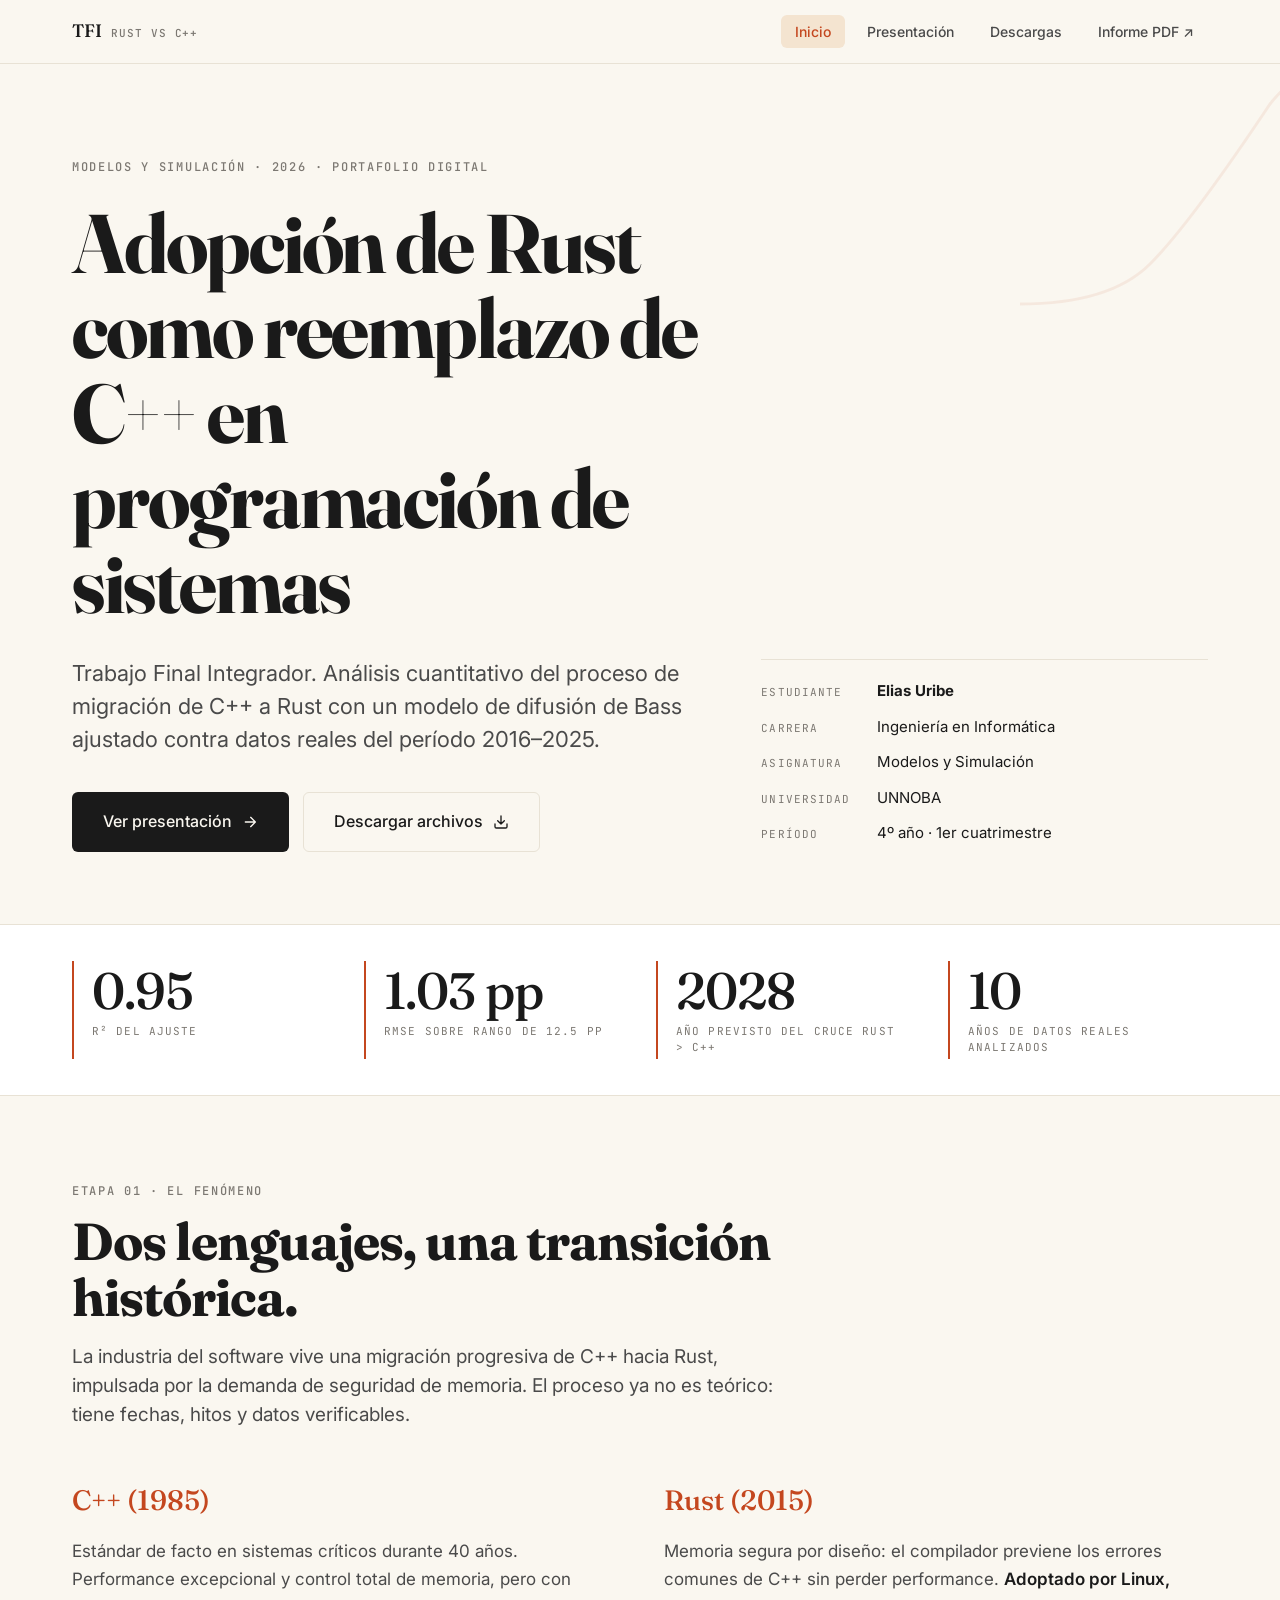
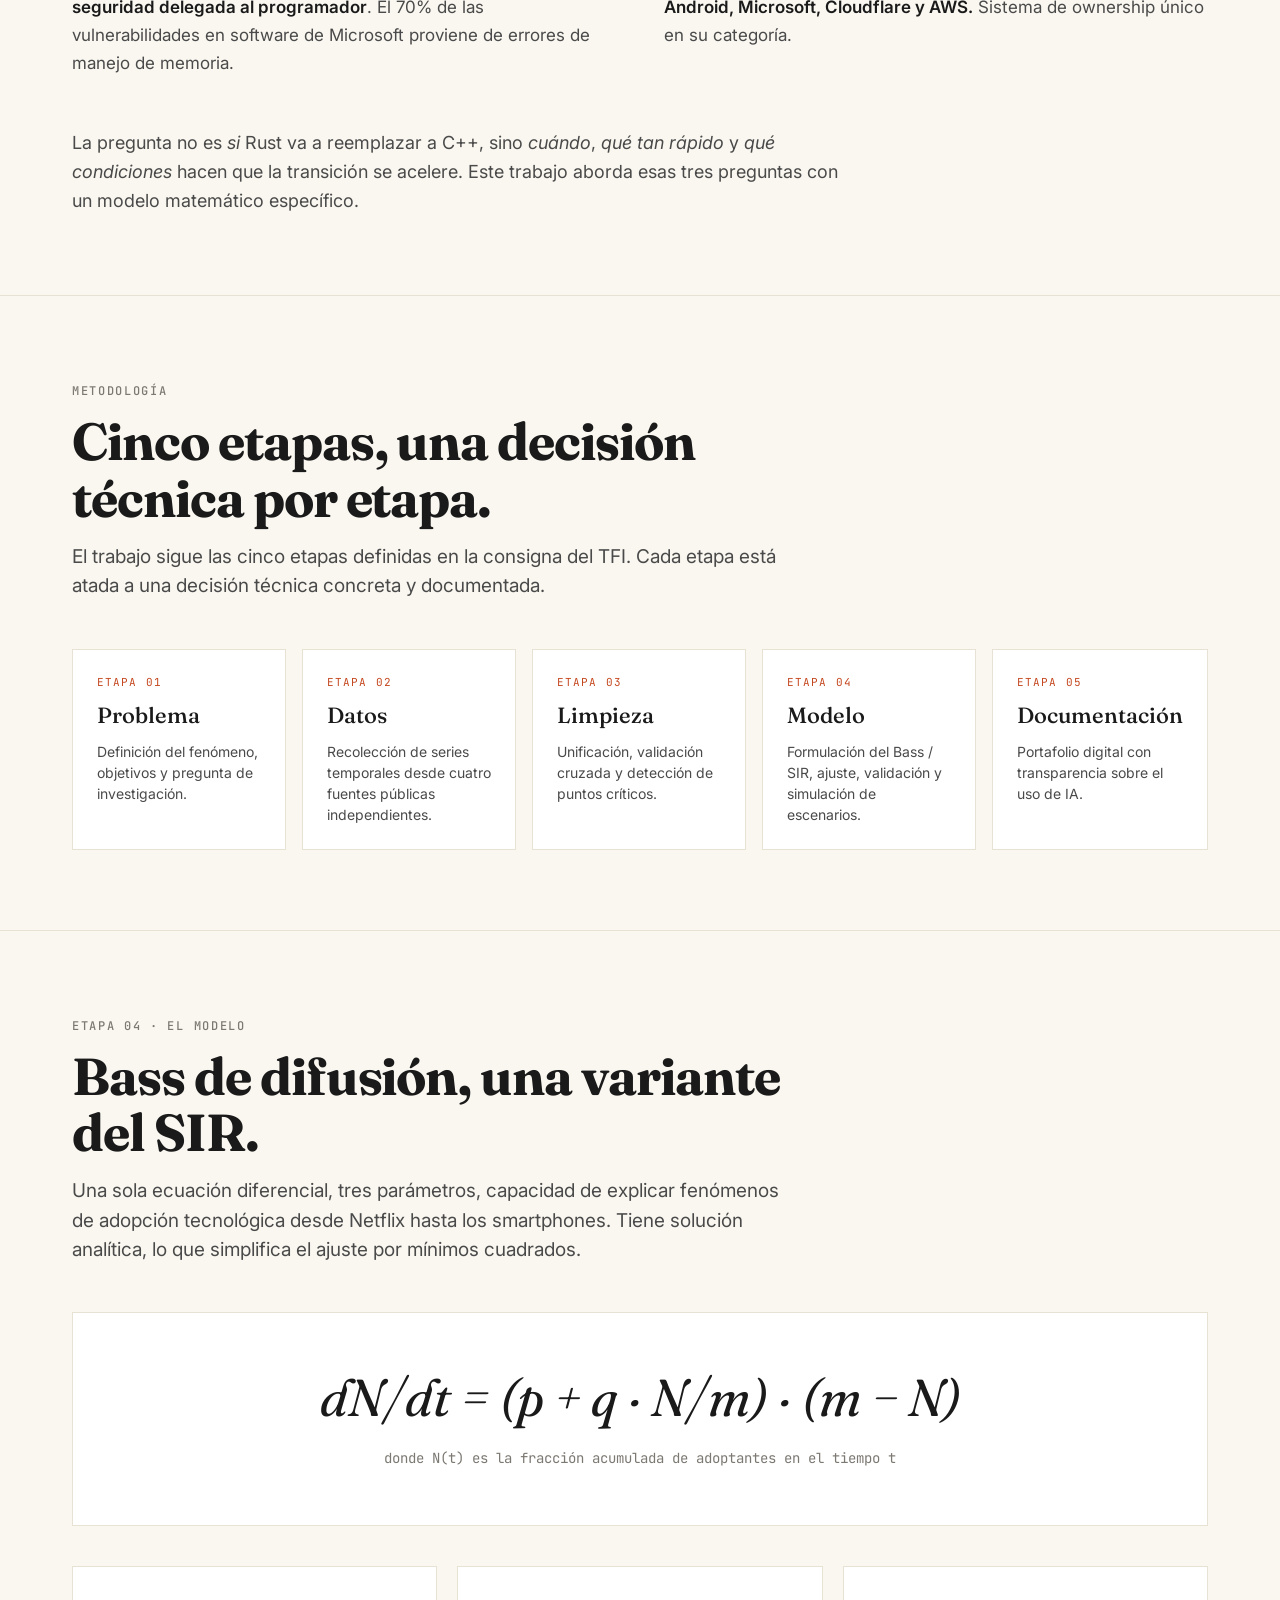
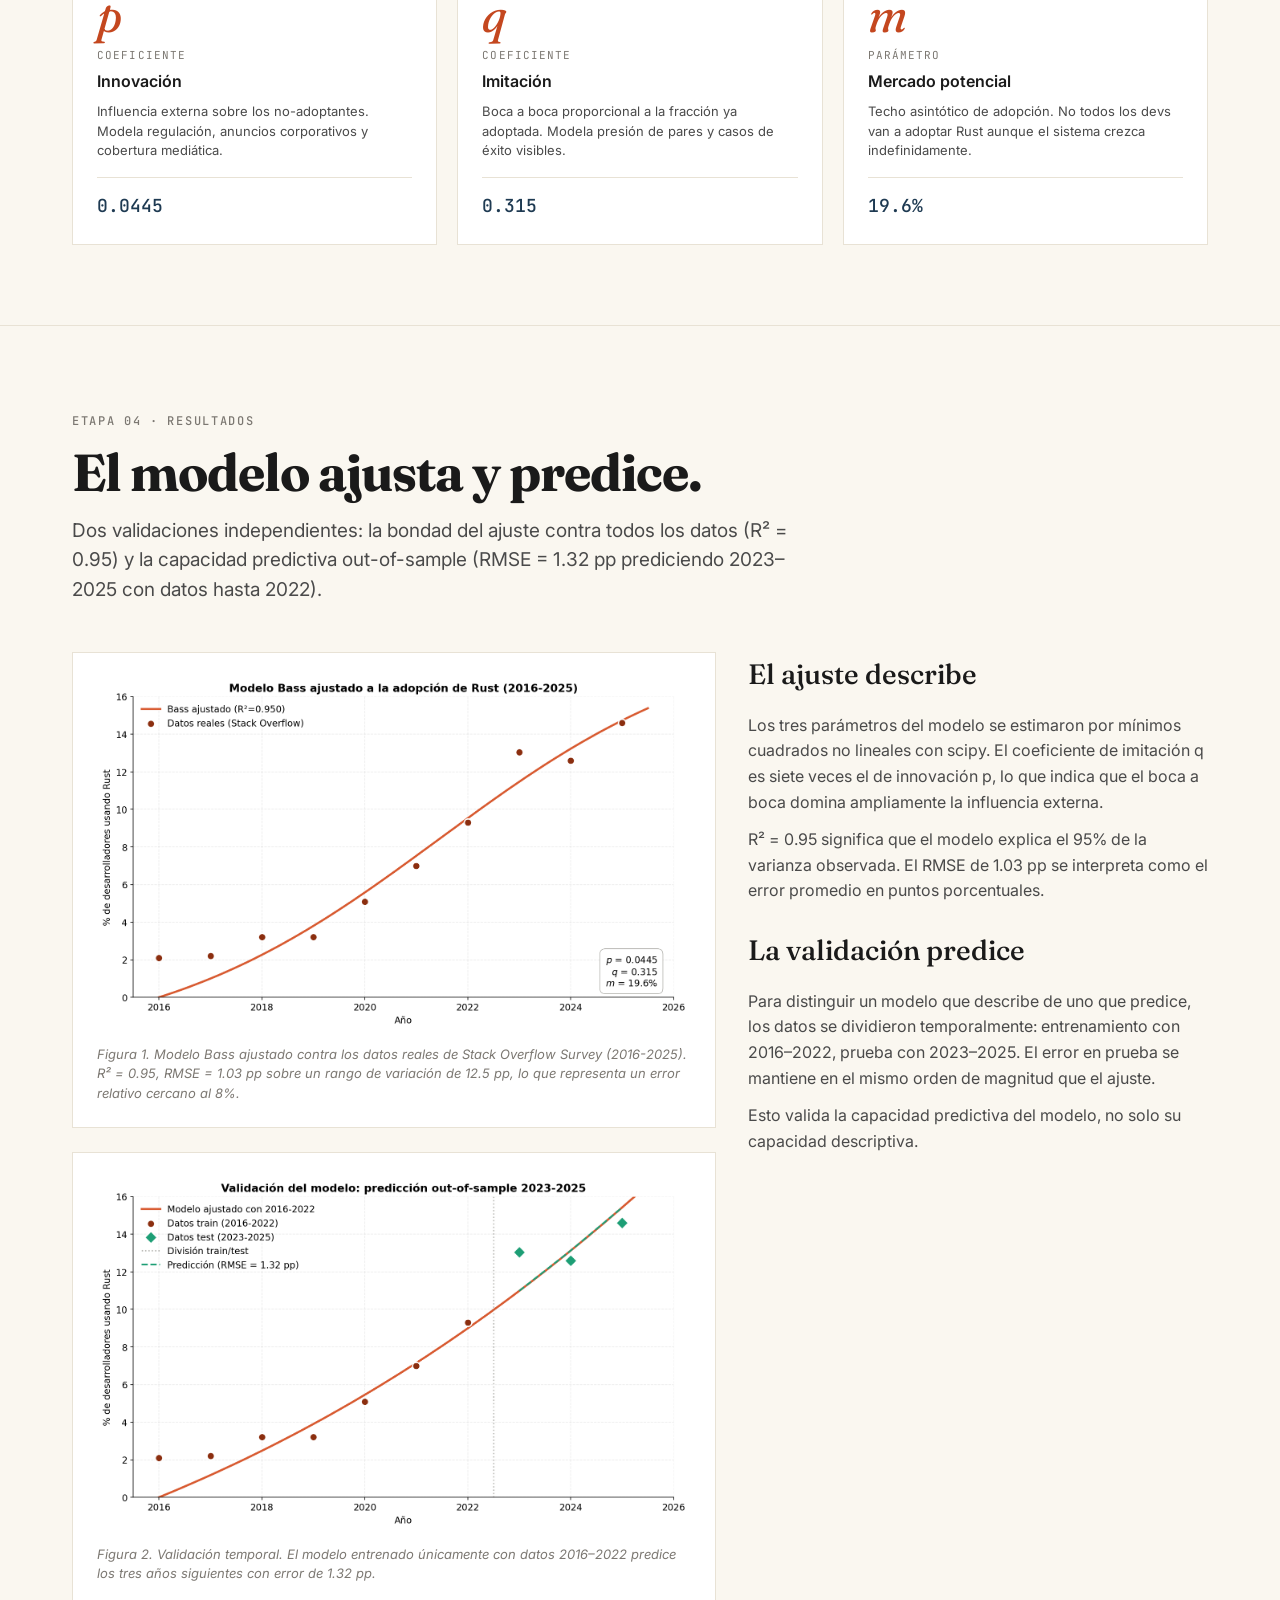
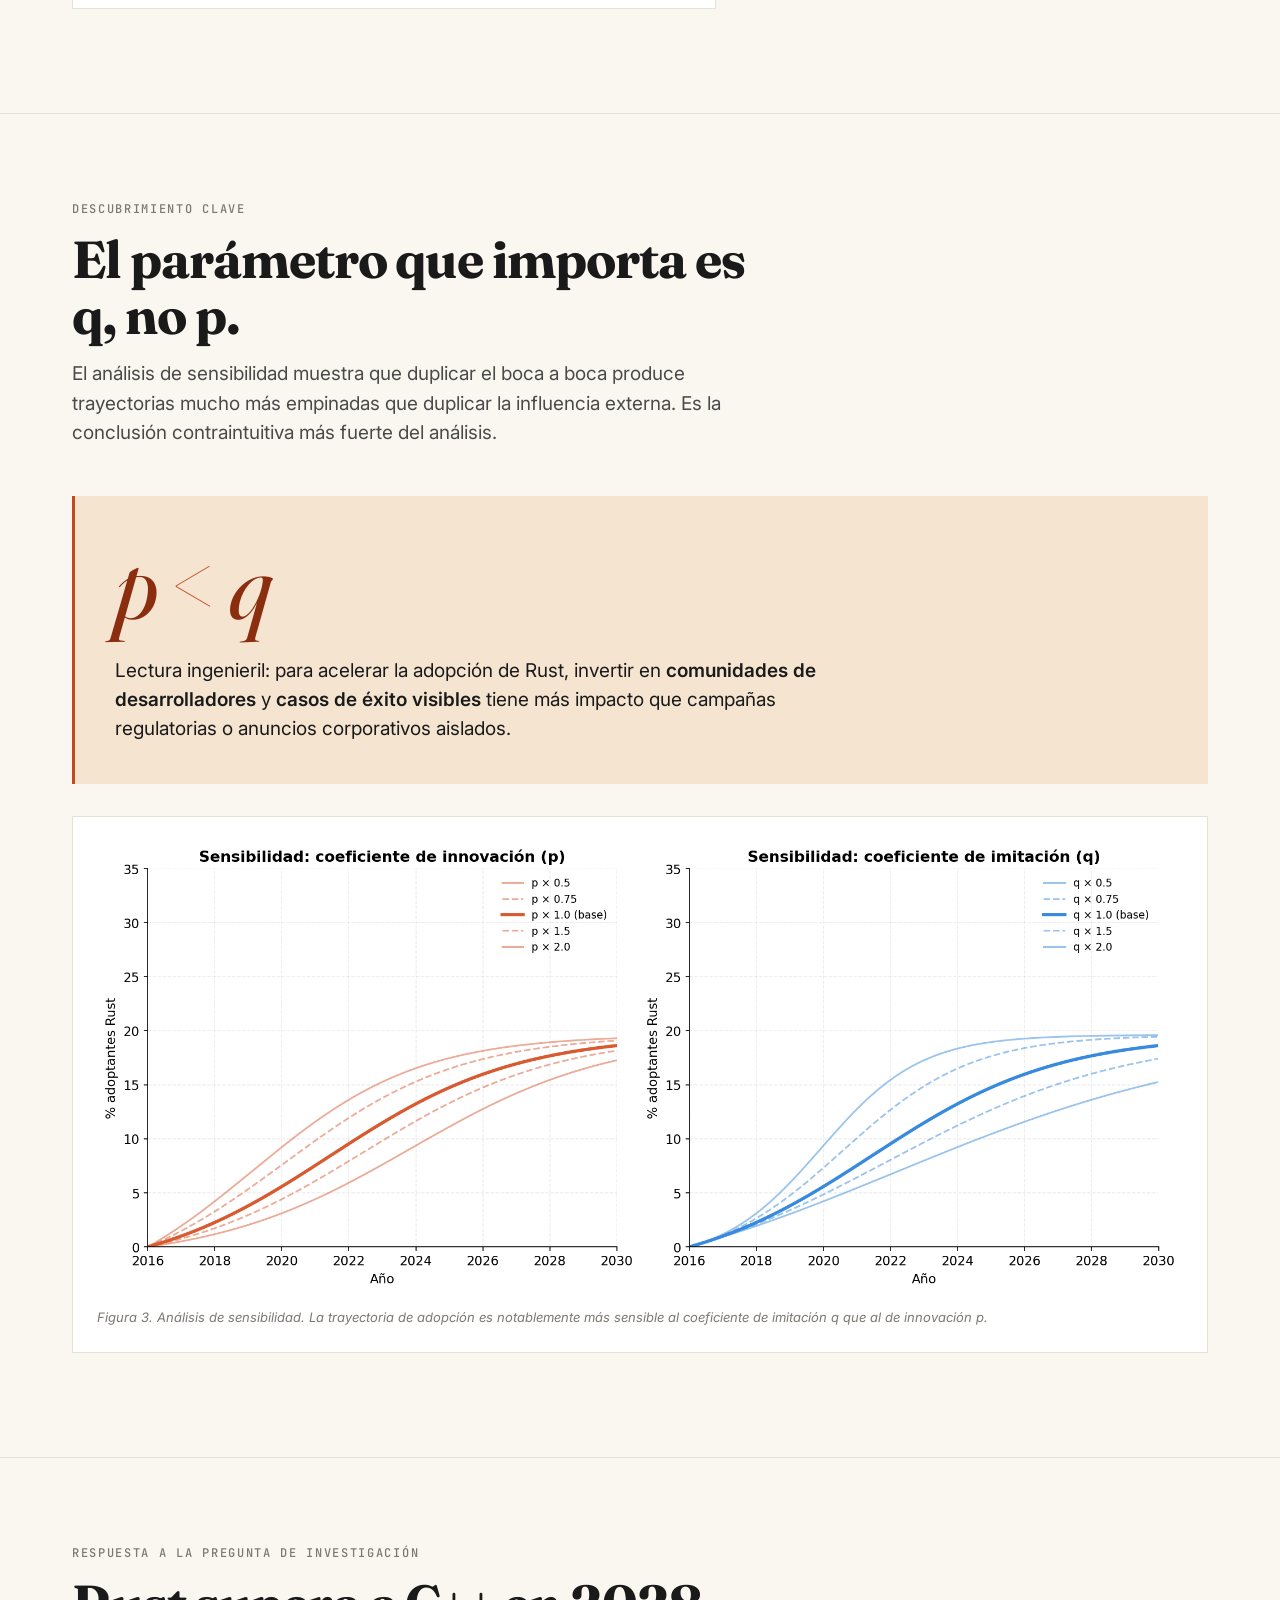
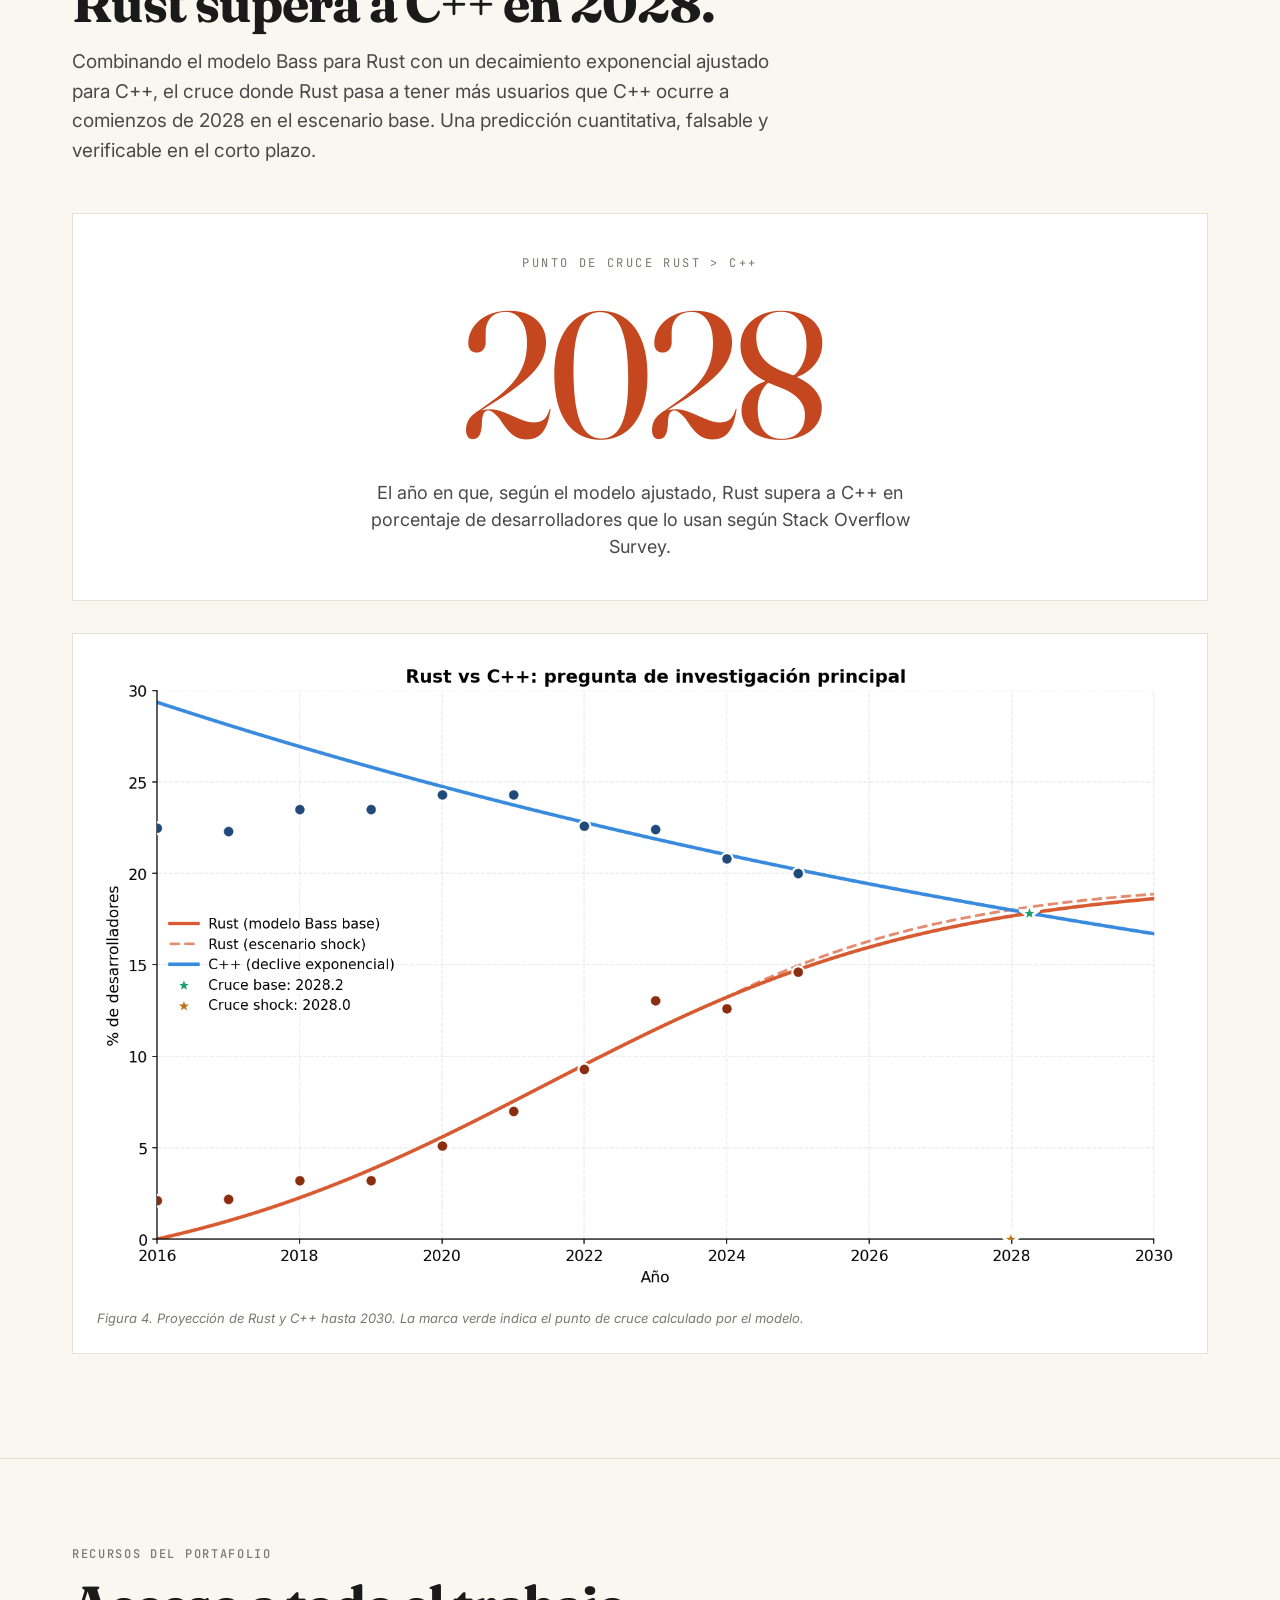
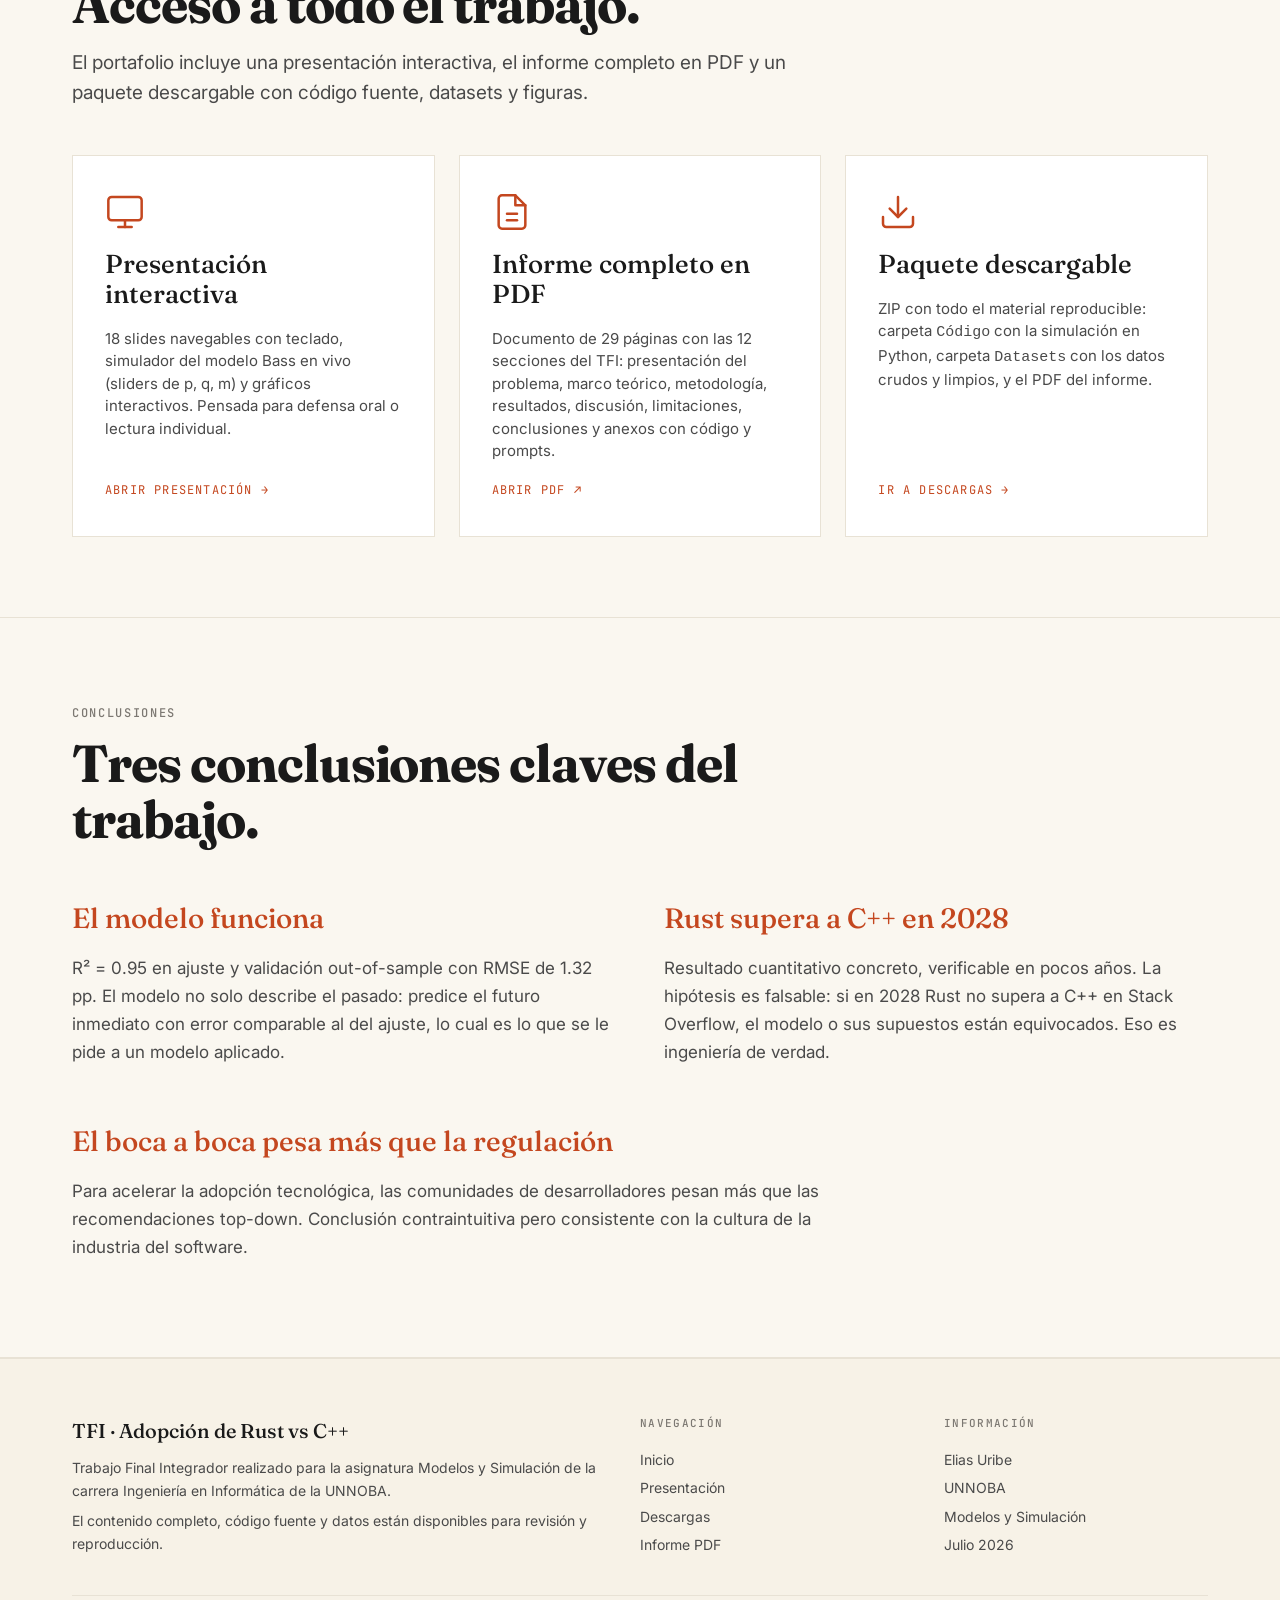
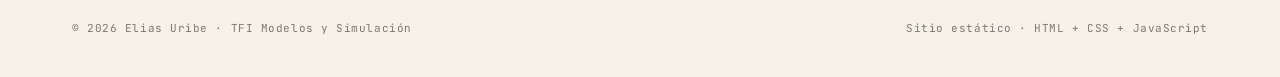
==== index.html @ 91ea6e41 "Portafolio digital TFI" ====
<!doctype html>
<html lang="es">
  <head>
    <meta charset="UTF-8" />
    <meta name="viewport" content="width=device-width, initial-scale=1.0" />
    <title>TFI · Adopción de Rust vs C++ · Modelos y Simulación</title>
    <meta
      name="description"
      content="Trabajo Final Integrador de Modelos y Simulación. Análisis cuantitativo de la adopción de Rust como reemplazo de C++ en programación de sistemas, con modelo de difusión de Bass."
    />
    <link rel="preconnect" href="https://fonts.googleapis.com" />
    <link rel="preconnect" href="https://fonts.gstatic.com" crossorigin />
    <link
      href="https://fonts.googleapis.com/css2?family=Fraunces:opsz,wght@9..144,300;9..144,400;9..144,500;9..144,700&family=Inter:wght@400;500;600;700&family=JetBrains+Mono:wght@400;500;700&display=swap"
      rel="stylesheet"
    />
    <link rel="stylesheet" href="assets/css/shared.css" />
    <style>
      /* ============= HERO ============= */
      .hero {
        padding: 88px 0 72px;
        position: relative;
        overflow: hidden;
      }
      .hero-inner {
        display: grid;
        grid-template-columns: 1.4fr 1fr;
        gap: 64px;
        align-items: end;
      }
      .hero-eyebrow {
        margin-bottom: 24px;
      }
      .hero h1 {
        font-family: "Fraunces", serif;
        font-weight: 700;
        font-size: clamp(44px, 6.5vw, 84px);
        line-height: 1.02;
        letter-spacing: -0.025em;
        margin-bottom: 32px;
        color: var(--ink);
      }
      .hero .lead {
        font-size: clamp(18px, 1.8vw, 22px);
        line-height: 1.5;
        color: var(--ink-2);
        margin-bottom: 36px;
        max-width: 58ch;
      }
      .hero-cta {
        display: flex;
        gap: 14px;
        flex-wrap: wrap;
      }
      .hero-meta {
        padding-bottom: 8px;
      }
      .hero-meta-block {
        border-top: 1px solid var(--rule);
        padding-top: 20px;
      }
      .hero-meta-row {
        display: flex;
        gap: 16px;
        align-items: baseline;
        margin-bottom: 14px;
      }
      .hero-meta-row:last-child {
        margin-bottom: 0;
      }
      .hero-meta-label {
        font-family: "JetBrains Mono", monospace;
        font-size: 11px;
        color: var(--ink-3);
        text-transform: uppercase;
        letter-spacing: 0.1em;
        min-width: 100px;
        flex-shrink: 0;
      }
      .hero-meta-value {
        font-size: 15px;
        color: var(--ink);
        line-height: 1.4;
      }

      /* Decorative S-curve */
      .hero-svg {
        position: absolute;
        right: -100px;
        top: -40px;
        width: 360px;
        height: 320px;
        opacity: 0.08;
        pointer-events: none;
      }

      /* ============= METRICS BAND ============= */
      .metrics-band {
        background: var(--paper);
        border-top: 1px solid var(--rule);
        border-bottom: 1px solid var(--rule);
        padding: 36px 0;
      }
      .metrics-grid {
        display: grid;
        grid-template-columns: repeat(4, 1fr);
        gap: 32px;
      }

      /* ============= PROBLEM SECTION ============= */
      .two-col {
        display: grid;
        grid-template-columns: 1fr 1fr;
        gap: 48px;
        align-items: start;
      }
      .col h4 {
        font-family: "Fraunces", serif;
        font-size: 28px;
        font-weight: 500;
        margin-bottom: 14px;
        color: var(--rust);
      }
      .col p {
        font-size: 17px;
        line-height: 1.65;
        color: var(--ink-2);
        margin-bottom: 16px;
      }
      .col p strong {
        color: var(--ink);
        font-weight: 600;
      }

      /* ============= STAGES ============= */
      .stages {
        display: grid;
        grid-template-columns: repeat(5, 1fr);
        gap: 16px;
      }
      .stage {
        background: var(--paper);
        border: 1px solid var(--rule);
        padding: 24px;
        position: relative;
      }
      .stage-num {
        font-family: "JetBrains Mono", monospace;
        font-size: 11px;
        color: var(--rust);
        text-transform: uppercase;
        letter-spacing: 0.1em;
        margin-bottom: 12px;
      }
      .stage-title {
        font-family: "Fraunces", serif;
        font-size: 22px;
        font-weight: 500;
        margin-bottom: 12px;
        line-height: 1.15;
      }
      .stage-desc {
        font-size: 14px;
        color: var(--ink-2);
        line-height: 1.5;
      }

      /* ============= MODEL SECTION ============= */
      .equation-card {
        background: var(--paper);
        border: 1px solid var(--rule);
        padding: 56px 32px;
        text-align: center;
        margin: 40px 0;
      }
      .equation-card .eq {
        font-family: "Fraunces", serif;
        font-size: clamp(28px, 4.5vw, 52px);
        font-weight: 400;
        color: var(--ink);
        line-height: 1.1;
        font-style: italic;
        margin-bottom: 20px;
      }
      .equation-card .eq-where {
        font-size: 14px;
        color: var(--ink-3);
        font-family: "JetBrains Mono", monospace;
      }
      .params-grid {
        display: grid;
        grid-template-columns: repeat(3, 1fr);
        gap: 20px;
        margin-top: 24px;
      }
      .param {
        background: var(--paper);
        border: 1px solid var(--rule);
        padding: 24px;
      }
      .param-name {
        font-family: "Fraunces", serif;
        font-style: italic;
        font-size: 48px;
        color: var(--rust);
        line-height: 1;
        margin-bottom: 8px;
      }
      .param-label {
        font-family: "JetBrains Mono", monospace;
        font-size: 11px;
        text-transform: uppercase;
        letter-spacing: 0.1em;
        color: var(--ink-3);
        margin-bottom: 4px;
      }
      .param-title {
        font-size: 16px;
        font-weight: 600;
        color: var(--ink);
        margin-bottom: 8px;
      }
      .param-desc {
        font-size: 13px;
        line-height: 1.5;
        color: var(--ink-2);
        margin-bottom: 16px;
      }
      .param-value {
        font-family: "JetBrains Mono", monospace;
        font-size: 18px;
        color: var(--navy);
        padding-top: 14px;
        border-top: 1px solid var(--rule);
        font-weight: 500;
      }

      /* ============= RESULTS / FIGURES ============= */
      .figure-block {
        background: var(--paper);
        border: 1px solid var(--rule);
        padding: 24px;
        margin-bottom: 24px;
      }
      .figure-block img {
        width: 100%;
        height: auto;
        display: block;
      }
      .figure-caption {
        font-size: 13px;
        color: var(--ink-3);
        font-style: italic;
        margin-top: 14px;
        line-height: 1.5;
      }
      .results-grid {
        display: grid;
        grid-template-columns: 1.4fr 1fr;
        gap: 32px;
        align-items: start;
      }
      .results-text h3 {
        font-family: "Fraunces", serif;
        font-size: 28px;
        font-weight: 500;
        margin-bottom: 16px;
        color: var(--ink);
        margin-top: 24px;
      }
      .results-text h3:first-child {
        margin-top: 0;
      }
      .results-text p {
        font-size: 16px;
        line-height: 1.6;
        color: var(--ink-2);
        margin-bottom: 12px;
      }

      /* ============= KEY FINDING ============= */
      .finding-card {
        background: var(--rust-soft);
        border-left: 3px solid var(--rust);
        padding: 40px;
      }
      .finding-pq {
        font-family: "Fraunces", serif;
        font-style: italic;
        font-size: clamp(60px, 8vw, 96px);
        font-weight: 400;
        line-height: 1;
        margin-bottom: 24px;
        color: var(--rust-deep);
        letter-spacing: -0.02em;
      }
      .finding-pq .pq-sign {
        color: var(--rust);
        font-style: normal;
        margin: 0 16px;
      }
      .finding-text {
        font-size: 19px;
        line-height: 1.55;
        color: var(--ink);
        max-width: 60ch;
      }
      .finding-text strong {
        font-weight: 600;
      }

      /* ============= ANSWER (2028) ============= */
      .answer-block {
        text-align: center;
        padding: 40px 20px;
        background: var(--paper);
        border: 1px solid var(--rule);
      }
      .answer-label {
        font-family: "JetBrains Mono", monospace;
        font-size: 12px;
        color: var(--ink-3);
        text-transform: uppercase;
        letter-spacing: 0.2em;
        margin-bottom: 16px;
      }
      .answer-year {
        font-family: "Fraunces", serif;
        font-size: clamp(96px, 14vw, 180px);
        line-height: 0.95;
        color: var(--rust);
        font-weight: 400;
        letter-spacing: -0.04em;
        margin-bottom: 20px;
      }
      .answer-desc {
        font-size: 18px;
        color: var(--ink-2);
        max-width: 50ch;
        margin: 0 auto;
        line-height: 1.5;
      }

      /* ============= NAV CARDS ============= */
      .resource-cards {
        display: grid;
        grid-template-columns: repeat(3, 1fr);
        gap: 24px;
      }
      .resource-card {
        background: var(--paper);
        border: 1px solid var(--rule);
        padding: 36px 32px;
        display: flex;
        flex-direction: column;
        gap: 18px;
        transition: all 0.2s ease;
        text-decoration: none;
        color: inherit;
        min-height: 280px;
      }
      .resource-card:hover {
        border-color: var(--rust);
        transform: translateY(-3px);
        box-shadow: var(--shadow-lg);
        text-decoration: none;
        color: inherit;
      }
      .resource-card-icon {
        width: 40px;
        height: 40px;
        color: var(--rust);
      }
      .resource-card h3 {
        font-family: "Fraunces", serif;
        font-size: 26px;
        font-weight: 500;
        color: var(--ink);
        line-height: 1.15;
      }
      .resource-card p {
        font-size: 15px;
        color: var(--ink-2);
        line-height: 1.5;
        flex-grow: 1;
      }
      .resource-card .card-go {
        font-family: "JetBrains Mono", monospace;
        font-size: 12px;
        color: var(--rust);
        text-transform: uppercase;
        letter-spacing: 0.1em;
        display: flex;
        align-items: center;
        gap: 8px;
        transition: gap 0.2s ease;
      }
      .resource-card:hover .card-go {
        gap: 12px;
      }

      /* ============= RESPONSIVE ============= */
      @media (max-width: 900px) {
        .hero {
          padding: 56px 0 56px;
        }
        .hero-inner {
          grid-template-columns: 1fr;
          gap: 36px;
          align-items: start;
        }
        .hero-svg {
          display: none;
        }
        .metrics-grid {
          grid-template-columns: 1fr 1fr;
          gap: 28px;
        }
        .two-col {
          grid-template-columns: 1fr;
          gap: 28px;
        }
        .stages {
          grid-template-columns: 1fr 1fr;
        }
        .params-grid {
          grid-template-columns: 1fr;
        }
        .results-grid {
          grid-template-columns: 1fr;
        }
        .resource-cards {
          grid-template-columns: 1fr;
        }
        .equation-card {
          padding: 36px 20px;
        }
        .finding-card {
          padding: 28px;
        }
      }
      @media (max-width: 600px) {
        .metrics-grid {
          grid-template-columns: 1fr 1fr;
        }
        .stages {
          grid-template-columns: 1fr;
        }
      }
    </style>
  </head>
  <body>
    <!-- ============= NAVBAR ============= -->
    <nav class="navbar" aria-label="Navegación principal">
      <div class="nav-inner">
        <a href="index.html" class="nav-brand">
          TFI <span class="nav-brand-tag">Rust vs C++</span>
        </a>
        <button
          class="nav-toggle"
          aria-label="Abrir menú"
          aria-expanded="false"
        >
          <svg
            viewBox="0 0 24 24"
            fill="none"
            stroke-width="2"
            stroke-linecap="round"
            stroke-linejoin="round"
            aria-hidden="true"
          >
            <line x1="3" y1="6" x2="21" y2="6" />
            <line x1="3" y1="12" x2="21" y2="12" />
            <line x1="3" y1="18" x2="21" y2="18" />
          </svg>
        </button>
        <ul class="nav-links" role="list">
          <li><a href="index.html" data-page="index.html">Inicio</a></li>
          <li>
            <a href="presentacion.html" data-page="presentacion.html"
              >Presentación</a
            >
          </li>
          <li>
            <a href="descargas.html" data-page="descargas.html">Descargas</a>
          </li>
          <li>
            <a
              href="assets/pdf/TFI Modelos y Simulacion Rust vs C++ (Elias Uribe).pdf"
              target="_blank"
              rel="noopener"
              >Informe PDF ↗</a
            >
          </li>
        </ul>
      </div>
    </nav>

    <!-- ============= HERO ============= -->
    <header class="hero">
      <svg class="hero-svg" viewBox="0 0 360 320" aria-hidden="true">
        <path
          d="M 0 280 Q 90 280 130 240 T 250 80 Q 290 30 360 20"
          stroke="#C4471F"
          stroke-width="3"
          fill="none"
        />
        <path
          d="M 0 280 Q 90 280 130 240 T 250 80 Q 290 30 360 20"
          stroke="#C4471F"
          stroke-width="1"
          fill="none"
          stroke-dasharray="4 4"
        />
      </svg>
      <div class="container">
        <div class="hero-inner">
          <div>
            <div class="eyebrow hero-eyebrow">
              Modelos y Simulación · 2026 · Portafolio digital
            </div>
            <h1 class="display display-bold">
              Adopción de Rust como reemplazo de C++ en programación de sistemas
            </h1>
            <p class="lead">
              Trabajo Final Integrador. Análisis cuantitativo del proceso de
              migración de C++ a Rust con un modelo de difusión de Bass ajustado
              contra datos reales del período 2016–2025.
            </p>
            <div class="hero-cta">
              <a href="presentacion.html" class="btn btn-primary btn-lg">
                Ver presentación
                <svg
                  viewBox="0 0 24 24"
                  fill="none"
                  stroke="currentColor"
                  stroke-width="2"
                  stroke-linecap="round"
                  stroke-linejoin="round"
                  aria-hidden="true"
                >
                  <path d="M5 12h14M13 5l7 7-7 7" />
                </svg>
              </a>
              <a href="descargas.html" class="btn btn-secondary btn-lg">
                Descargar archivos
                <svg
                  viewBox="0 0 24 24"
                  fill="none"
                  stroke="currentColor"
                  stroke-width="2"
                  stroke-linecap="round"
                  stroke-linejoin="round"
                  aria-hidden="true"
                >
                  <path
                    d="M21 15v4a2 2 0 0 1-2 2H5a2 2 0 0 1-2-2v-4M7 10l5 5 5-5M12 15V3"
                  />
                </svg>
              </a>
            </div>
          </div>
          <aside class="hero-meta">
            <div class="hero-meta-block">
              <div class="hero-meta-row">
                <span class="hero-meta-label">Estudiante</span>
                <span class="hero-meta-value"
                  ><strong>Elias Uribe</strong></span
                >
              </div>
              <div class="hero-meta-row">
                <span class="hero-meta-label">Carrera</span>
                <span class="hero-meta-value">Ingeniería en Informática</span>
              </div>
              <div class="hero-meta-row">
                <span class="hero-meta-label">Asignatura</span>
                <span class="hero-meta-value">Modelos y Simulación</span>
              </div>
              <div class="hero-meta-row">
                <span class="hero-meta-label">Universidad</span>
                <span class="hero-meta-value">UNNOBA</span>
              </div>
              <div class="hero-meta-row">
                <span class="hero-meta-label">Período</span>
                <span class="hero-meta-value">4º año · 1er cuatrimestre</span>
              </div>
            </div>
          </aside>
        </div>
      </div>
    </header>

    <!-- ============= METRICS BAND ============= -->
    <section class="metrics-band" aria-label="Métricas clave del modelo">
      <div class="container">
        <div class="metrics-grid">
          <div class="metric">
            <div class="metric-value">0.95</div>
            <div class="metric-label">R² del ajuste</div>
          </div>
          <div class="metric">
            <div class="metric-value">1.03 pp</div>
            <div class="metric-label">RMSE sobre rango de 12.5 pp</div>
          </div>
          <div class="metric">
            <div class="metric-value">2028</div>
            <div class="metric-label">Año previsto del cruce Rust > C++</div>
          </div>
          <div class="metric">
            <div class="metric-value">10</div>
            <div class="metric-label">Años de datos reales analizados</div>
          </div>
        </div>
      </div>
    </section>

    <!-- ============= EL PROBLEMA ============= -->
    <section class="section" id="problema">
      <div class="container">
        <div class="section-head">
          <span class="eyebrow">Etapa 01 · El fenómeno</span>
          <h2>Dos lenguajes, una transición histórica.</h2>
          <p class="lead">
            La industria del software vive una migración progresiva de C++ hacia
            Rust, impulsada por la demanda de seguridad de memoria. El proceso
            ya no es teórico: tiene fechas, hitos y datos verificables.
          </p>
        </div>
        <div class="two-col">
          <div class="col">
            <h4>C++ (1985)</h4>
            <p>
              Estándar de facto en sistemas críticos durante 40 años.
              Performance excepcional y control total de memoria, pero con
              <strong>seguridad delegada al programador</strong>. El 70% de las
              vulnerabilidades en software de Microsoft proviene de errores de
              manejo de memoria.
            </p>
          </div>
          <div class="col">
            <h4>Rust (2015)</h4>
            <p>
              Memoria segura por diseño: el compilador previene los errores
              comunes de C++ sin perder performance.
              <strong
                >Adoptado por Linux, Android, Microsoft, Cloudflare y
                AWS.</strong
              >
              Sistema de ownership único en su categoría.
            </p>
          </div>
        </div>
        <p
          style="
            margin-top: 36px;
            font-size: 18px;
            line-height: 1.6;
            color: var(--ink-2);
            max-width: 70ch;
          "
        >
          La pregunta no es <em>si</em> Rust va a reemplazar a C++, sino
          <em>cuándo</em>, <em>qué tan rápido</em> y
          <em>qué condiciones</em> hacen que la transición se acelere. Este
          trabajo aborda esas tres preguntas con un modelo matemático
          específico.
        </p>
      </div>
    </section>

    <!-- ============= METODOLOGÍA ============= -->
    <section class="section" id="metodologia">
      <div class="container">
        <div class="section-head">
          <span class="eyebrow">Metodología</span>
          <h2>Cinco etapas, una decisión técnica por etapa.</h2>
          <p class="lead">
            El trabajo sigue las cinco etapas definidas en la consigna del TFI.
            Cada etapa está atada a una decisión técnica concreta y documentada.
          </p>
        </div>
        <div class="stages">
          <article class="stage">
            <div class="stage-num">Etapa 01</div>
            <div class="stage-title">Problema</div>
            <div class="stage-desc">
              Definición del fenómeno, objetivos y pregunta de investigación.
            </div>
          </article>
          <article class="stage">
            <div class="stage-num">Etapa 02</div>
            <div class="stage-title">Datos</div>
            <div class="stage-desc">
              Recolección de series temporales desde cuatro fuentes públicas
              independientes.
            </div>
          </article>
          <article class="stage">
            <div class="stage-num">Etapa 03</div>
            <div class="stage-title">Limpieza</div>
            <div class="stage-desc">
              Unificación, validación cruzada y detección de puntos críticos.
            </div>
          </article>
          <article class="stage">
            <div class="stage-num">Etapa 04</div>
            <div class="stage-title">Modelo</div>
            <div class="stage-desc">
              Formulación del Bass / SIR, ajuste, validación y simulación de
              escenarios.
            </div>
          </article>
          <article class="stage">
            <div class="stage-num">Etapa 05</div>
            <div class="stage-title">Documentación</div>
            <div class="stage-desc">
              Portafolio digital con transparencia sobre el uso de IA.
            </div>
          </article>
        </div>
      </div>
    </section>

    <!-- ============= MODELO BASS ============= -->
    <section class="section" id="modelo">
      <div class="container">
        <div class="section-head">
          <span class="eyebrow">Etapa 04 · El modelo</span>
          <h2>Bass de difusión, una variante del SIR.</h2>
          <p class="lead">
            Una sola ecuación diferencial, tres parámetros, capacidad de
            explicar fenómenos de adopción tecnológica desde Netflix hasta los
            smartphones. Tiene solución analítica, lo que simplifica el ajuste
            por mínimos cuadrados.
          </p>
        </div>
        <div class="equation-card">
          <div class="eq">dN/dt = (p + q · N/m) · (m − N)</div>
          <div class="eq-where">
            donde N(t) es la fracción acumulada de adoptantes en el tiempo t
          </div>
        </div>
        <div class="params-grid">
          <div class="param">
            <div class="param-name">p</div>
            <div class="param-label">Coeficiente</div>
            <div class="param-title">Innovación</div>
            <div class="param-desc">
              Influencia externa sobre los no-adoptantes. Modela regulación,
              anuncios corporativos y cobertura mediática.
            </div>
            <div class="param-value">0.0445</div>
          </div>
          <div class="param">
            <div class="param-name">q</div>
            <div class="param-label">Coeficiente</div>
            <div class="param-title">Imitación</div>
            <div class="param-desc">
              Boca a boca proporcional a la fracción ya adoptada. Modela presión
              de pares y casos de éxito visibles.
            </div>
            <div class="param-value">0.315</div>
          </div>
          <div class="param">
            <div class="param-name">m</div>
            <div class="param-label">Parámetro</div>
            <div class="param-title">Mercado potencial</div>
            <div class="param-desc">
              Techo asintótico de adopción. No todos los devs van a adoptar Rust
              aunque el sistema crezca indefinidamente.
            </div>
            <div class="param-value">19.6%</div>
          </div>
        </div>
      </div>
    </section>

    <!-- ============= RESULTADOS ============= -->
    <section class="section" id="resultados">
      <div class="container">
        <div class="section-head">
          <span class="eyebrow">Etapa 04 · Resultados</span>
          <h2>El modelo ajusta y predice.</h2>
          <p class="lead">
            Dos validaciones independientes: la bondad del ajuste contra todos
            los datos (R² = 0.95) y la capacidad predictiva out-of-sample (RMSE
            = 1.32 pp prediciendo 2023–2025 con datos hasta 2022).
          </p>
        </div>
        <div class="results-grid">
          <div>
            <figure class="figure-block">
              <img
                src="assets/img/fig1_ajuste_bass.png"
                alt="Curva del modelo Bass ajustada contra los 10 puntos de datos reales de Stack Overflow"
              />
              <figcaption class="figure-caption">
                Figura 1. Modelo Bass ajustado contra los datos reales de Stack
                Overflow Survey (2016-2025). R² = 0.95, RMSE = 1.03 pp sobre un
                rango de variación de 12.5 pp, lo que representa un error
                relativo cercano al 8%.
              </figcaption>
            </figure>
            <figure class="figure-block">
              <img
                src="assets/img/fig2_validacion.png"
                alt="Validación out-of-sample: el modelo entrenado con 2016-2022 predice correctamente los datos reales de 2023-2025"
              />
              <figcaption class="figure-caption">
                Figura 2. Validación temporal. El modelo entrenado únicamente
                con datos 2016–2022 predice los tres años siguientes con error
                de 1.32 pp.
              </figcaption>
            </figure>
          </div>
          <div class="results-text">
            <h3>El ajuste describe</h3>
            <p>
              Los tres parámetros del modelo se estimaron por mínimos cuadrados
              no lineales con scipy. El coeficiente de imitación q es siete
              veces el de innovación p, lo que indica que el boca a boca domina
              ampliamente la influencia externa.
            </p>
            <p>
              R² = 0.95 significa que el modelo explica el 95% de la varianza
              observada. El RMSE de 1.03 pp se interpreta como el error promedio
              en puntos porcentuales.
            </p>

            <h3>La validación predice</h3>
            <p>
              Para distinguir un modelo que describe de uno que predice, los
              datos se dividieron temporalmente: entrenamiento con 2016–2022,
              prueba con 2023–2025. El error en prueba se mantiene en el mismo
              orden de magnitud que el ajuste.
            </p>
            <p>
              Esto valida la capacidad predictiva del modelo, no solo su
              capacidad descriptiva.
            </p>
          </div>
        </div>
      </div>
    </section>

    <!-- ============= DESCUBRIMIENTO CLAVE ============= -->
    <section class="section" id="descubrimiento">
      <div class="container">
        <div class="section-head">
          <span class="eyebrow">Descubrimiento clave</span>
          <h2>El parámetro que importa es q, no p.</h2>
          <p class="lead">
            El análisis de sensibilidad muestra que duplicar el boca a boca
            produce trayectorias mucho más empinadas que duplicar la influencia
            externa. Es la conclusión contraintuitiva más fuerte del análisis.
          </p>
        </div>
        <div class="finding-card">
          <div class="finding-pq">p<span class="pq-sign">&lt;</span>q</div>
          <p class="finding-text">
            Lectura ingenieril: para acelerar la adopción de Rust, invertir en
            <strong>comunidades de desarrolladores</strong> y
            <strong>casos de éxito visibles</strong> tiene más impacto que
            campañas regulatorias o anuncios corporativos aislados.
          </p>
        </div>
        <figure class="figure-block" style="margin-top: 32px">
          <img
            src="assets/img/fig5_sensibilidad.png"
            alt="Análisis de sensibilidad: la curva responde más a cambios en q que a cambios en p"
          />
          <figcaption class="figure-caption">
            Figura 3. Análisis de sensibilidad. La trayectoria de adopción es
            notablemente más sensible al coeficiente de imitación q que al de
            innovación p.
          </figcaption>
        </figure>
      </div>
    </section>

    <!-- ============= RESPUESTA: 2028 ============= -->
    <section class="section" id="respuesta">
      <div class="container">
        <div class="section-head">
          <span class="eyebrow">Respuesta a la pregunta de investigación</span>
          <h2>Rust supera a C++ en 2028.</h2>
          <p class="lead">
            Combinando el modelo Bass para Rust con un decaimiento exponencial
            ajustado para C++, el cruce donde Rust pasa a tener más usuarios que
            C++ ocurre a comienzos de 2028 en el escenario base. Una predicción
            cuantitativa, falsable y verificable en el corto plazo.
          </p>
        </div>
        <div class="answer-block">
          <div class="answer-label">Punto de cruce Rust &gt; C++</div>
          <div class="answer-year">2028</div>
          <p class="answer-desc">
            El año en que, según el modelo ajustado, Rust supera a C++ en
            porcentaje de desarrolladores que lo usan según Stack Overflow
            Survey.
          </p>
        </div>
        <figure class="figure-block" style="margin-top: 32px">
          <img
            src="assets/img/fig4_cruce_rust_cpp.png"
            alt="Las curvas de Rust en ascenso y C++ en declive se cruzan a comienzos de 2028"
          />
          <figcaption class="figure-caption">
            Figura 4. Proyección de Rust y C++ hasta 2030. La marca verde indica
            el punto de cruce calculado por el modelo.
          </figcaption>
        </figure>
      </div>
    </section>

    <!-- ============= RECURSOS ============= -->
    <section class="section" id="recursos">
      <div class="container">
        <div class="section-head">
          <span class="eyebrow">Recursos del portafolio</span>
          <h2>Acceso a todo el trabajo.</h2>
          <p class="lead">
            El portafolio incluye una presentación interactiva, el informe
            completo en PDF y un paquete descargable con código fuente, datasets
            y figuras.
          </p>
        </div>
        <div class="resource-cards">
          <a href="presentacion.html" class="resource-card">
            <svg
              class="resource-card-icon"
              viewBox="0 0 24 24"
              fill="none"
              stroke="currentColor"
              stroke-width="1.5"
              stroke-linecap="round"
              stroke-linejoin="round"
              aria-hidden="true"
            >
              <rect x="2" y="3" width="20" height="14" rx="2" ry="2" />
              <line x1="8" y1="21" x2="16" y2="21" />
              <line x1="12" y1="17" x2="12" y2="21" />
            </svg>
            <h3>Presentación interactiva</h3>
            <p>
              18 slides navegables con teclado, simulador del modelo Bass en
              vivo (sliders de p, q, m) y gráficos interactivos. Pensada para
              defensa oral o lectura individual.
            </p>
            <span class="card-go">Abrir presentación →</span>
          </a>
          <a
            href="assets/pdf/TFI Modelos y Simulacion Rust vs C++ (Elias Uribe).pdf"
            target="_blank"
            rel="noopener"
            class="resource-card"
          >
            <svg
              class="resource-card-icon"
              viewBox="0 0 24 24"
              fill="none"
              stroke="currentColor"
              stroke-width="1.5"
              stroke-linecap="round"
              stroke-linejoin="round"
              aria-hidden="true"
            >
              <path
                d="M14 2H6a2 2 0 0 0-2 2v16a2 2 0 0 0 2 2h12a2 2 0 0 0 2-2V8z"
              />
              <polyline points="14 2 14 8 20 8" />
              <line x1="9" y1="13" x2="15" y2="13" />
              <line x1="9" y1="17" x2="15" y2="17" />
            </svg>
            <h3>Informe completo en PDF</h3>
            <p>
              Documento de 29 páginas con las 12 secciones del TFI: presentación
              del problema, marco teórico, metodología, resultados, discusión,
              limitaciones, conclusiones y anexos con código y prompts.
            </p>
            <span class="card-go">Abrir PDF ↗</span>
          </a>
          <a href="descargas.html" class="resource-card">
            <svg
              class="resource-card-icon"
              viewBox="0 0 24 24"
              fill="none"
              stroke="currentColor"
              stroke-width="1.5"
              stroke-linecap="round"
              stroke-linejoin="round"
              aria-hidden="true"
            >
              <path d="M21 15v4a2 2 0 0 1-2 2H5a2 2 0 0 1-2-2v-4" />
              <polyline points="7 10 12 15 17 10" />
              <line x1="12" y1="15" x2="12" y2="3" />
            </svg>
            <h3>Paquete descargable</h3>
            <p>
              ZIP con todo el material reproducible: carpeta
              <code>Código</code> con la simulación en Python, carpeta
              <code>Datasets</code> con los datos crudos y limpios, y el PDF del
              informe.
            </p>
            <span class="card-go">Ir a descargas →</span>
          </a>
        </div>
      </div>
    </section>

    <!-- ============= CONCLUSIONES ============= -->
    <section class="section" id="conclusiones">
      <div class="container">
        <div class="section-head">
          <span class="eyebrow">Conclusiones</span>
          <h2>Tres conclusiones claves del trabajo.</h2>
        </div>
        <div class="two-col">
          <div class="col">
            <h4>El modelo funciona</h4>
            <p>
              R² = 0.95 en ajuste y validación out-of-sample con RMSE de 1.32
              pp. El modelo no solo describe el pasado: predice el futuro
              inmediato con error comparable al del ajuste, lo cual es lo que se
              le pide a un modelo aplicado.
            </p>
          </div>
          <div class="col">
            <h4>Rust supera a C++ en 2028</h4>
            <p>
              Resultado cuantitativo concreto, verificable en pocos años. La
              hipótesis es falsable: si en 2028 Rust no supera a C++ en Stack
              Overflow, el modelo o sus supuestos están equivocados. Eso es
              ingeniería de verdad.
            </p>
          </div>
        </div>
        <div style="margin-top: 36px">
          <div class="col" style="max-width: 70ch">
            <h4>El boca a boca pesa más que la regulación</h4>
            <p>
              Para acelerar la adopción tecnológica, las comunidades de
              desarrolladores pesan más que las recomendaciones top-down.
              Conclusión contraintuitiva pero consistente con la cultura de la
              industria del software.
            </p>
          </div>
        </div>
      </div>
    </section>

    <!-- ============= FOOTER ============= -->
    <footer class="site-footer">
      <div class="container">
        <div class="footer-grid">
          <div class="footer-col">
            <div class="footer-brand">TFI · Adopción de Rust vs C++</div>
            <p>
              Trabajo Final Integrador realizado para la asignatura Modelos y
              Simulación de la carrera Ingeniería en Informática de la UNNOBA.
            </p>
            <p style="margin-top: 8px">
              El contenido completo, código fuente y datos están disponibles
              para revisión y reproducción.
            </p>
          </div>
          <div class="footer-col">
            <h4>Navegación</h4>
            <ul>
              <li><a href="index.html">Inicio</a></li>
              <li><a href="presentacion.html">Presentación</a></li>
              <li><a href="descargas.html">Descargas</a></li>
              <li>
                <a
                  href="assets/pdf/TFI Modelos y Simulacion Rust vs C++ (Elias Uribe).pdf"
                  target="_blank"
                  rel="noopener"
                  >Informe PDF</a
                >
              </li>
            </ul>
          </div>
          <div class="footer-col">
            <h4>Información</h4>
            <ul>
              <li>Elias Uribe</li>
              <li>UNNOBA</li>
              <li>Modelos y Simulación</li>
              <li>Julio 2026</li>
            </ul>
          </div>
        </div>
        <div class="footer-bottom">
          <span>© 2026 Elias Uribe · TFI Modelos y Simulación</span>
          <span>Sitio estático · HTML + CSS + JavaScript</span>
        </div>
      </div>
    </footer>

    <script src="assets/js/shared.js"></script>
  </body>
</html>
---- assets/css/shared.css ----
/* ============================================================
   TFI Modelos y Simulación · Adopción de Rust vs C++
   CSS compartido para todas las páginas del portafolio
   Autor: Elias Uribe · 2026
   ============================================================ */

:root {
  --cream: #FAF7F0;
  --cream-deep: #F4E9D6;
  --cream-soft: #F7F2E7;
  --paper: #FFFFFF;
  --ink: #1A1A1A;
  --ink-2: #4A4A4A;
  --ink-3: #7C7872;
  --ink-4: #A5A099;
  --rust: #C4471F;
  --rust-deep: #8B2E0F;
  --rust-soft: #F4E4D0;
  --navy: #1E3A52;
  --navy-light: #3D6485;
  --navy-soft: #E3EAF1;
  --rule: #E8E2D5;
  --rule-soft: #F0EBDD;
  --good: #1D7A52;
  --warn: #BA7517;

  --shadow-sm: 0 1px 2px rgba(26, 26, 26, 0.04);
  --shadow-md: 0 4px 12px rgba(26, 26, 26, 0.06);
  --shadow-lg: 0 12px 32px rgba(26, 26, 26, 0.08);

  --max-w: 1200px;
  --nav-h: 64px;
}

* { box-sizing: border-box; margin: 0; padding: 0; }

html {
  scroll-behavior: smooth;
  -webkit-text-size-adjust: 100%;
}

body {
  background: var(--cream);
  color: var(--ink);
  font-family: 'Inter', -apple-system, BlinkMacSystemFont, sans-serif;
  font-size: 17px;
  line-height: 1.6;
  -webkit-font-smoothing: antialiased;
  text-rendering: optimizeLegibility;
  min-height: 100vh;
}

/* ============= TYPOGRAPHY ============= */
.display {
  font-family: 'Fraunces', Georgia, serif;
  font-variation-settings: "opsz" 144;
  font-weight: 400;
  letter-spacing: -0.02em;
  line-height: 1.1;
}
.display-bold { font-weight: 700; }
.mono {
  font-family: 'JetBrains Mono', 'Consolas', monospace;
  letter-spacing: -0.01em;
}
.eyebrow {
  font-family: 'JetBrains Mono', monospace;
  font-size: 12px;
  font-weight: 500;
  letter-spacing: 0.14em;
  text-transform: uppercase;
  color: var(--ink-3);
  display: inline-block;
}

a { color: var(--rust); text-decoration: none; transition: color .15s ease; }
a:hover { color: var(--rust-deep); text-decoration: underline; }
a:focus-visible { outline: 2px solid var(--rust); outline-offset: 3px; border-radius: 2px; }

/* ============= NAV BAR ============= */
.navbar {
  position: sticky;
  top: 0;
  background: rgba(250, 247, 240, 0.92);
  backdrop-filter: blur(8px);
  -webkit-backdrop-filter: blur(8px);
  border-bottom: 1px solid var(--rule);
  z-index: 100;
  height: var(--nav-h);
}
.nav-inner {
  max-width: var(--max-w);
  margin: 0 auto;
  height: 100%;
  padding: 0 32px;
  display: flex;
  align-items: center;
  justify-content: space-between;
  gap: 24px;
}
.nav-brand {
  font-family: 'Fraunces', serif;
  font-size: 18px;
  font-weight: 500;
  color: var(--ink);
  text-decoration: none;
  display: flex;
  align-items: baseline;
  gap: 10px;
  letter-spacing: -0.01em;
}
.nav-brand:hover { text-decoration: none; color: var(--rust); }
.nav-brand .nav-brand-tag {
  font-family: 'JetBrains Mono', monospace;
  font-size: 11px;
  color: var(--ink-3);
  letter-spacing: 0.08em;
  text-transform: uppercase;
  font-weight: 500;
}
.nav-links {
  display: flex;
  gap: 8px;
  align-items: center;
  list-style: none;
}
.nav-links a {
  font-size: 14px;
  font-weight: 500;
  color: var(--ink-2);
  padding: 8px 14px;
  border-radius: 6px;
  transition: all .15s ease;
}
.nav-links a:hover {
  background: var(--cream-deep);
  color: var(--ink);
  text-decoration: none;
}
.nav-links a.active {
  color: var(--rust);
  background: var(--rust-soft);
}
.nav-links a.cta {
  background: var(--ink);
  color: var(--cream);
  padding: 8px 16px;
}
.nav-links a.cta:hover { background: var(--rust); color: white; }

.nav-toggle {
  display: none;
  background: transparent;
  border: 1px solid var(--rule);
  padding: 8px 10px;
  cursor: pointer;
  border-radius: 6px;
  align-items: center;
  justify-content: center;
}
.nav-toggle:focus-visible { outline: 2px solid var(--rust); outline-offset: 2px; }
.nav-toggle svg { width: 20px; height: 20px; stroke: var(--ink); }

/* ============= LAYOUT ============= */
.container {
  max-width: var(--max-w);
  margin: 0 auto;
  padding: 0 32px;
}
.section {
  padding: 80px 0;
  border-bottom: 1px solid var(--rule);
}
.section:last-child { border-bottom: none; }
.section-head {
  margin-bottom: 48px;
  max-width: 720px;
}
.section-head .eyebrow { margin-bottom: 12px; }
.section-head h2 {
  font-family: 'Fraunces', serif;
  font-weight: 700;
  font-size: clamp(32px, 4.5vw, 52px);
  line-height: 1.08;
  letter-spacing: -0.02em;
  margin-bottom: 16px;
  color: var(--ink);
}
.section-head p.lead {
  font-size: 19px;
  color: var(--ink-2);
  line-height: 1.55;
}

/* ============= BUTTONS ============= */
.btn {
  display: inline-flex;
  align-items: center;
  gap: 10px;
  padding: 12px 22px;
  font-family: 'Inter', sans-serif;
  font-size: 15px;
  font-weight: 500;
  border-radius: 6px;
  cursor: pointer;
  border: 1px solid transparent;
  transition: all .15s ease;
  text-decoration: none;
}
.btn-primary {
  background: var(--ink);
  color: var(--cream);
}
.btn-primary:hover {
  background: var(--rust);
  color: white;
  text-decoration: none;
}
.btn-secondary {
  background: transparent;
  border-color: var(--rule);
  color: var(--ink);
}
.btn-secondary:hover {
  background: var(--cream-deep);
  border-color: var(--ink-3);
  color: var(--ink);
  text-decoration: none;
}
.btn-rust {
  background: var(--rust);
  color: white;
}
.btn-rust:hover {
  background: var(--rust-deep);
  color: white;
  text-decoration: none;
}
.btn svg { width: 16px; height: 16px; }
.btn-lg {
  padding: 16px 30px;
  font-size: 16px;
}

/* ============= CARDS ============= */
.card {
  background: var(--paper);
  border: 1px solid var(--rule);
  border-radius: 4px;
  padding: 32px;
  transition: all .2s ease;
}
.card-link {
  display: block;
  color: inherit;
  text-decoration: none;
}
.card-link:hover {
  border-color: var(--ink-3);
  box-shadow: var(--shadow-md);
  text-decoration: none;
  color: inherit;
  transform: translateY(-2px);
}
.card-link:hover .card-arrow {
  transform: translateX(4px);
  color: var(--rust);
}
.card-title {
  font-family: 'Fraunces', serif;
  font-size: 24px;
  font-weight: 500;
  margin-bottom: 12px;
  color: var(--ink);
}
.card-body {
  font-size: 15px;
  color: var(--ink-2);
  line-height: 1.55;
}
.card-arrow {
  display: inline-flex;
  align-items: center;
  gap: 8px;
  margin-top: 20px;
  font-family: 'JetBrains Mono', monospace;
  font-size: 12px;
  color: var(--ink-2);
  text-transform: uppercase;
  letter-spacing: 0.08em;
  transition: all .2s ease;
}

/* ============= METRIC ============= */
.metric {
  border-left: 2px solid var(--rust);
  padding: 4px 18px;
}
.metric-value {
  font-family: 'Fraunces', serif;
  font-size: clamp(38px, 4vw, 52px);
  color: var(--ink);
  line-height: 1;
  margin-bottom: 8px;
  font-weight: 500;
  letter-spacing: -0.02em;
}
.metric-label {
  font-family: 'JetBrains Mono', monospace;
  font-size: 11px;
  text-transform: uppercase;
  letter-spacing: 0.1em;
  color: var(--ink-3);
  line-height: 1.4;
}

/* ============= FOOTER ============= */
.site-footer {
  border-top: 1px solid var(--rule);
  padding: 56px 0 40px;
  background: var(--cream-soft);
}
.footer-grid {
  display: grid;
  grid-template-columns: 2fr 1fr 1fr;
  gap: 40px;
  margin-bottom: 32px;
}
.footer-col h4 {
  font-family: 'JetBrains Mono', monospace;
  font-size: 11px;
  font-weight: 500;
  text-transform: uppercase;
  letter-spacing: 0.12em;
  color: var(--ink-3);
  margin-bottom: 16px;
}
.footer-col p, .footer-col li {
  font-size: 14px;
  color: var(--ink-2);
  margin-bottom: 6px;
  list-style: none;
}
.footer-col a { color: var(--ink-2); }
.footer-col a:hover { color: var(--rust); }
.footer-brand {
  font-family: 'Fraunces', serif;
  font-size: 20px;
  font-weight: 500;
  margin-bottom: 10px;
  color: var(--ink);
}
.footer-bottom {
  border-top: 1px solid var(--rule);
  padding-top: 24px;
  display: flex;
  justify-content: space-between;
  align-items: center;
  font-family: 'JetBrains Mono', monospace;
  font-size: 11px;
  color: var(--ink-3);
  letter-spacing: 0.05em;
}

/* ============= RESPONSIVE ============= */
@media (max-width: 900px) {
  body { font-size: 16px; }
  .container { padding: 0 24px; }
  .section { padding: 56px 0; }
  .section-head { margin-bottom: 36px; }
  .nav-inner { padding: 0 24px; }
  .nav-links {
    position: fixed;
    top: var(--nav-h);
    right: 0;
    background: var(--paper);
    border: 1px solid var(--rule);
    border-radius: 4px;
    flex-direction: column;
    align-items: stretch;
    padding: 12px;
    gap: 4px;
    min-width: 200px;
    margin-right: 16px;
    box-shadow: var(--shadow-lg);
    transform-origin: top right;
    transform: scaleY(0);
    opacity: 0;
    transition: all .2s ease;
    pointer-events: none;
  }
  .nav-links.open {
    transform: scaleY(1);
    opacity: 1;
    pointer-events: auto;
  }
  .nav-links a { padding: 12px 16px; }
  .nav-toggle { display: flex; }
  .card { padding: 24px; }
  .footer-grid {
    grid-template-columns: 1fr;
    gap: 32px;
  }
  .footer-bottom {
    flex-direction: column;
    gap: 12px;
    align-items: flex-start;
  }
}

@media (max-width: 600px) {
  .section { padding: 48px 0; }
  .container { padding: 0 20px; }
  .nav-inner { padding: 0 20px; }
  .btn { padding: 10px 18px; font-size: 14px; }
  .btn-lg { padding: 14px 24px; font-size: 15px; }
  .nav-brand-tag { display: none; }
}

@media (prefers-reduced-motion: reduce) {
  html { scroll-behavior: auto; }
  *, *::before, *::after {
    animation: none !important;
    transition: none !important;
  }
}

/* ============= PRINT ============= */
@media print {
  .navbar, .site-footer, .nav-toggle { display: none; }
  .section { padding: 20px 0; }
  body { background: white; }
}
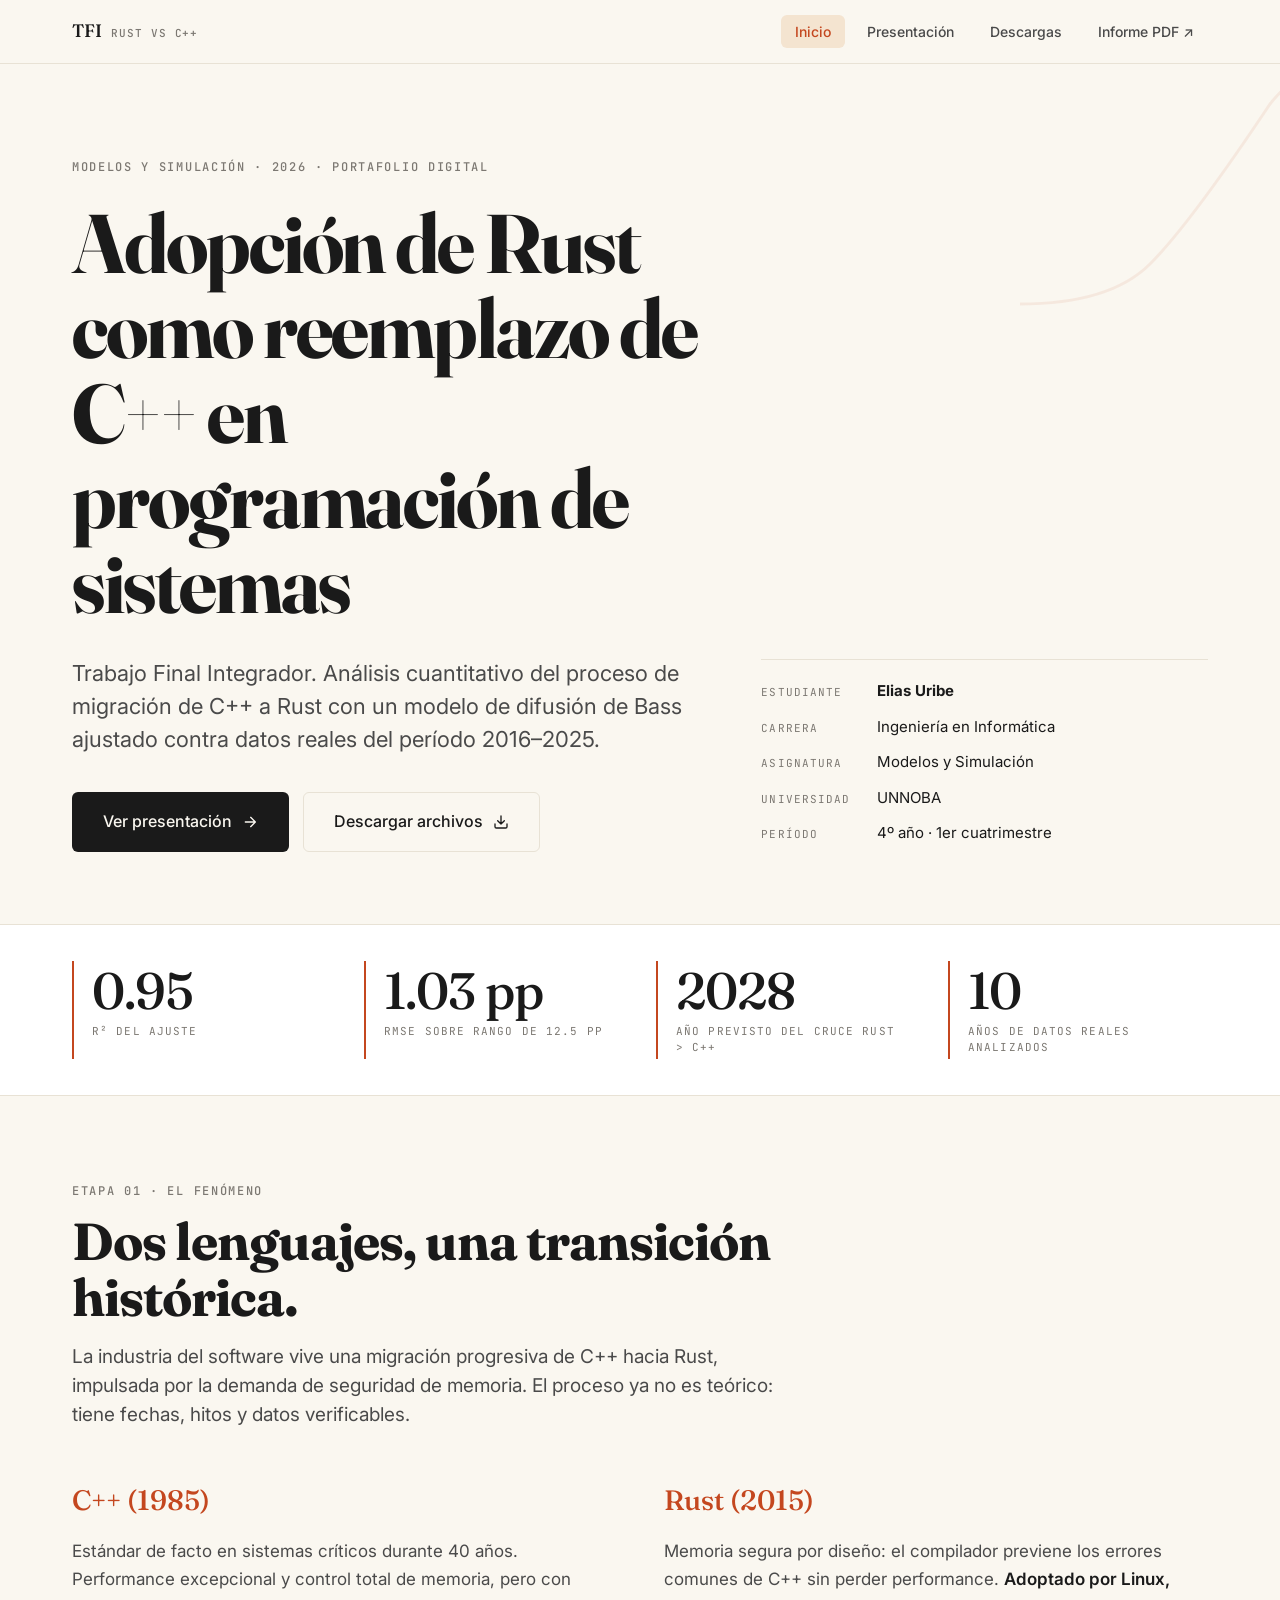
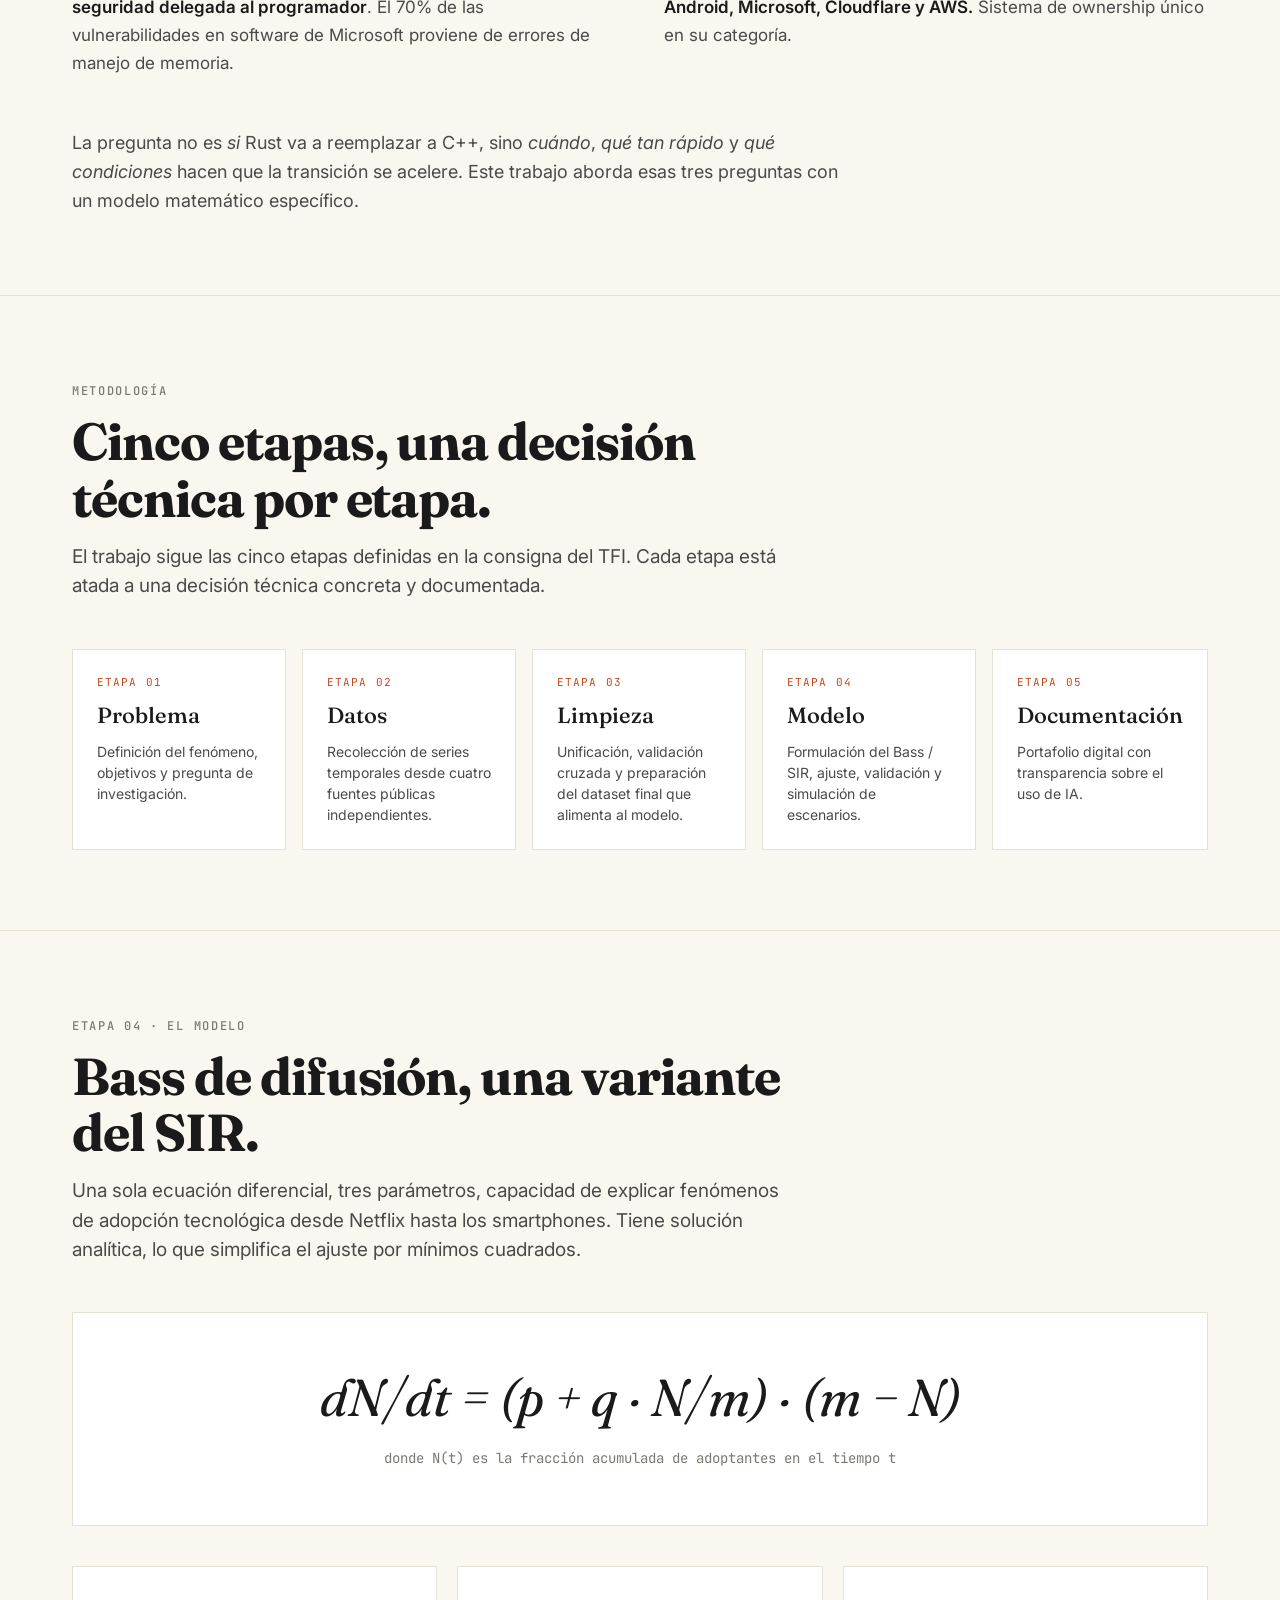
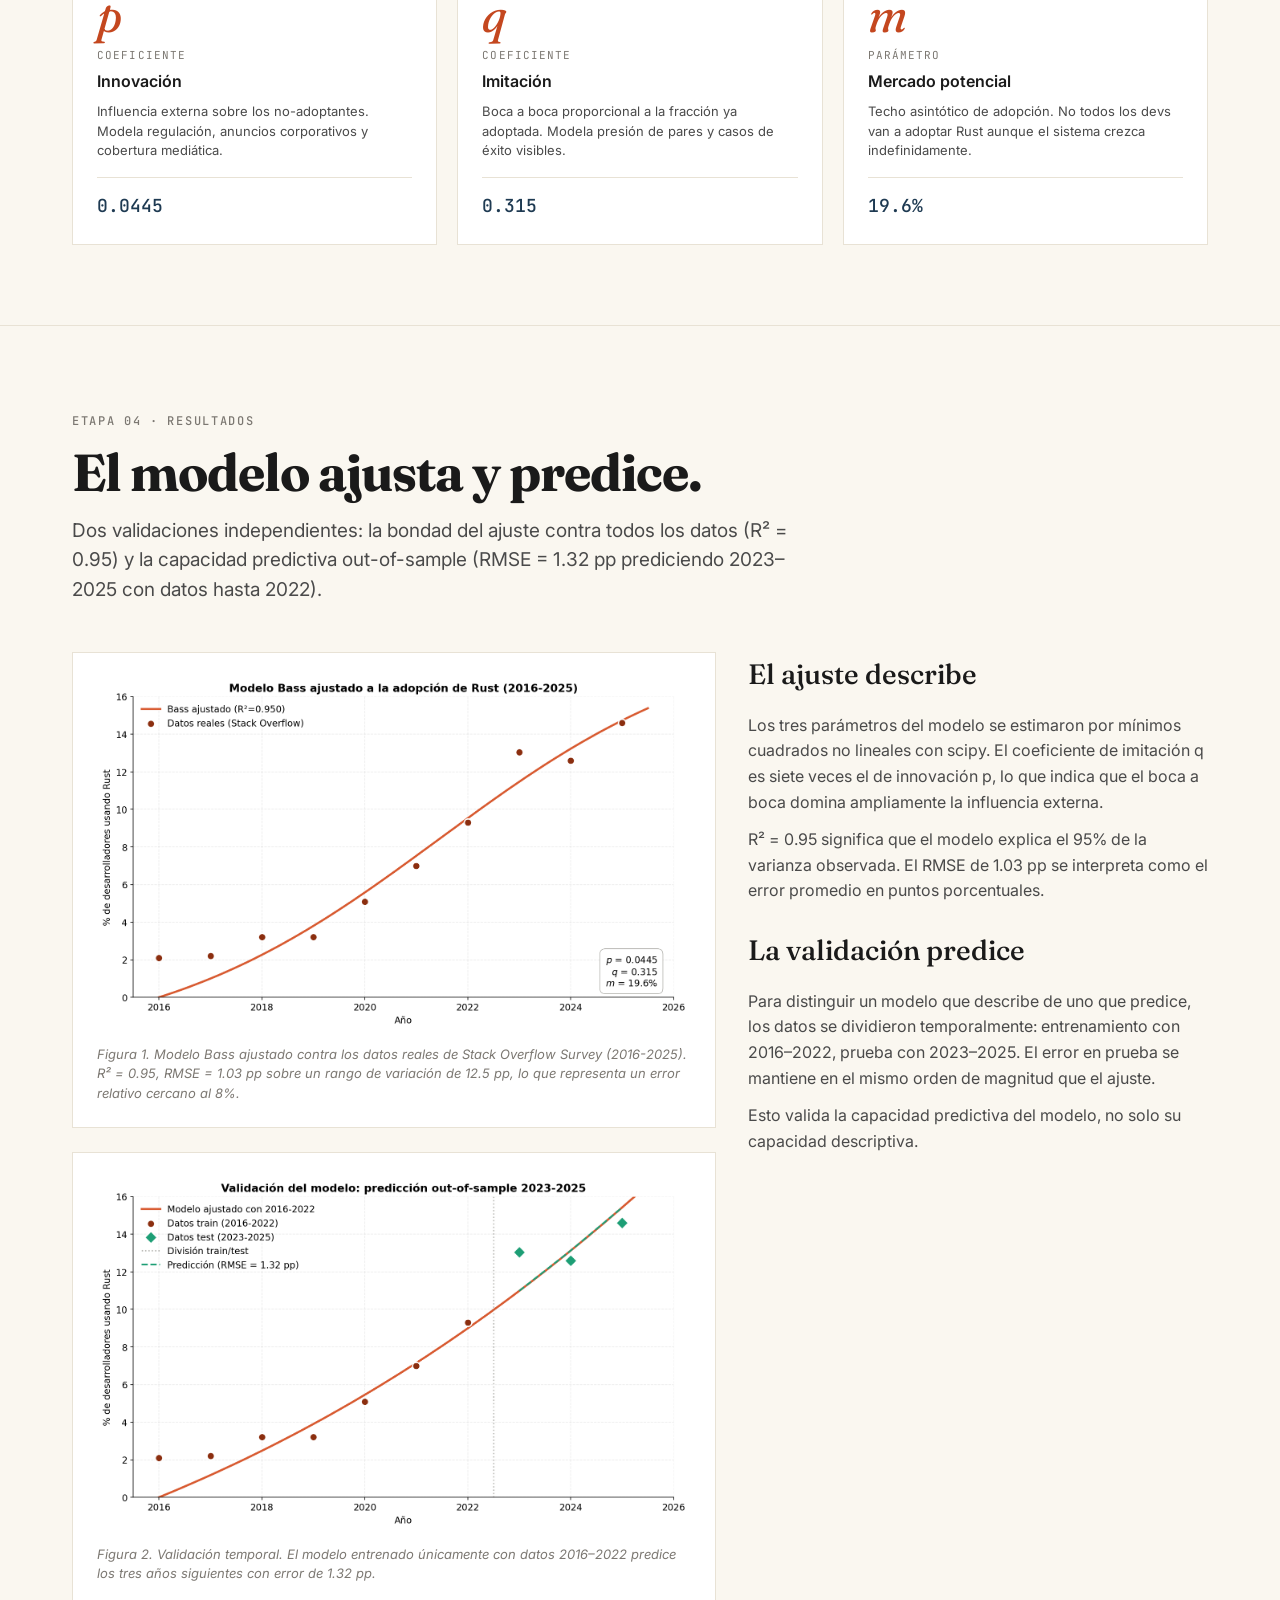
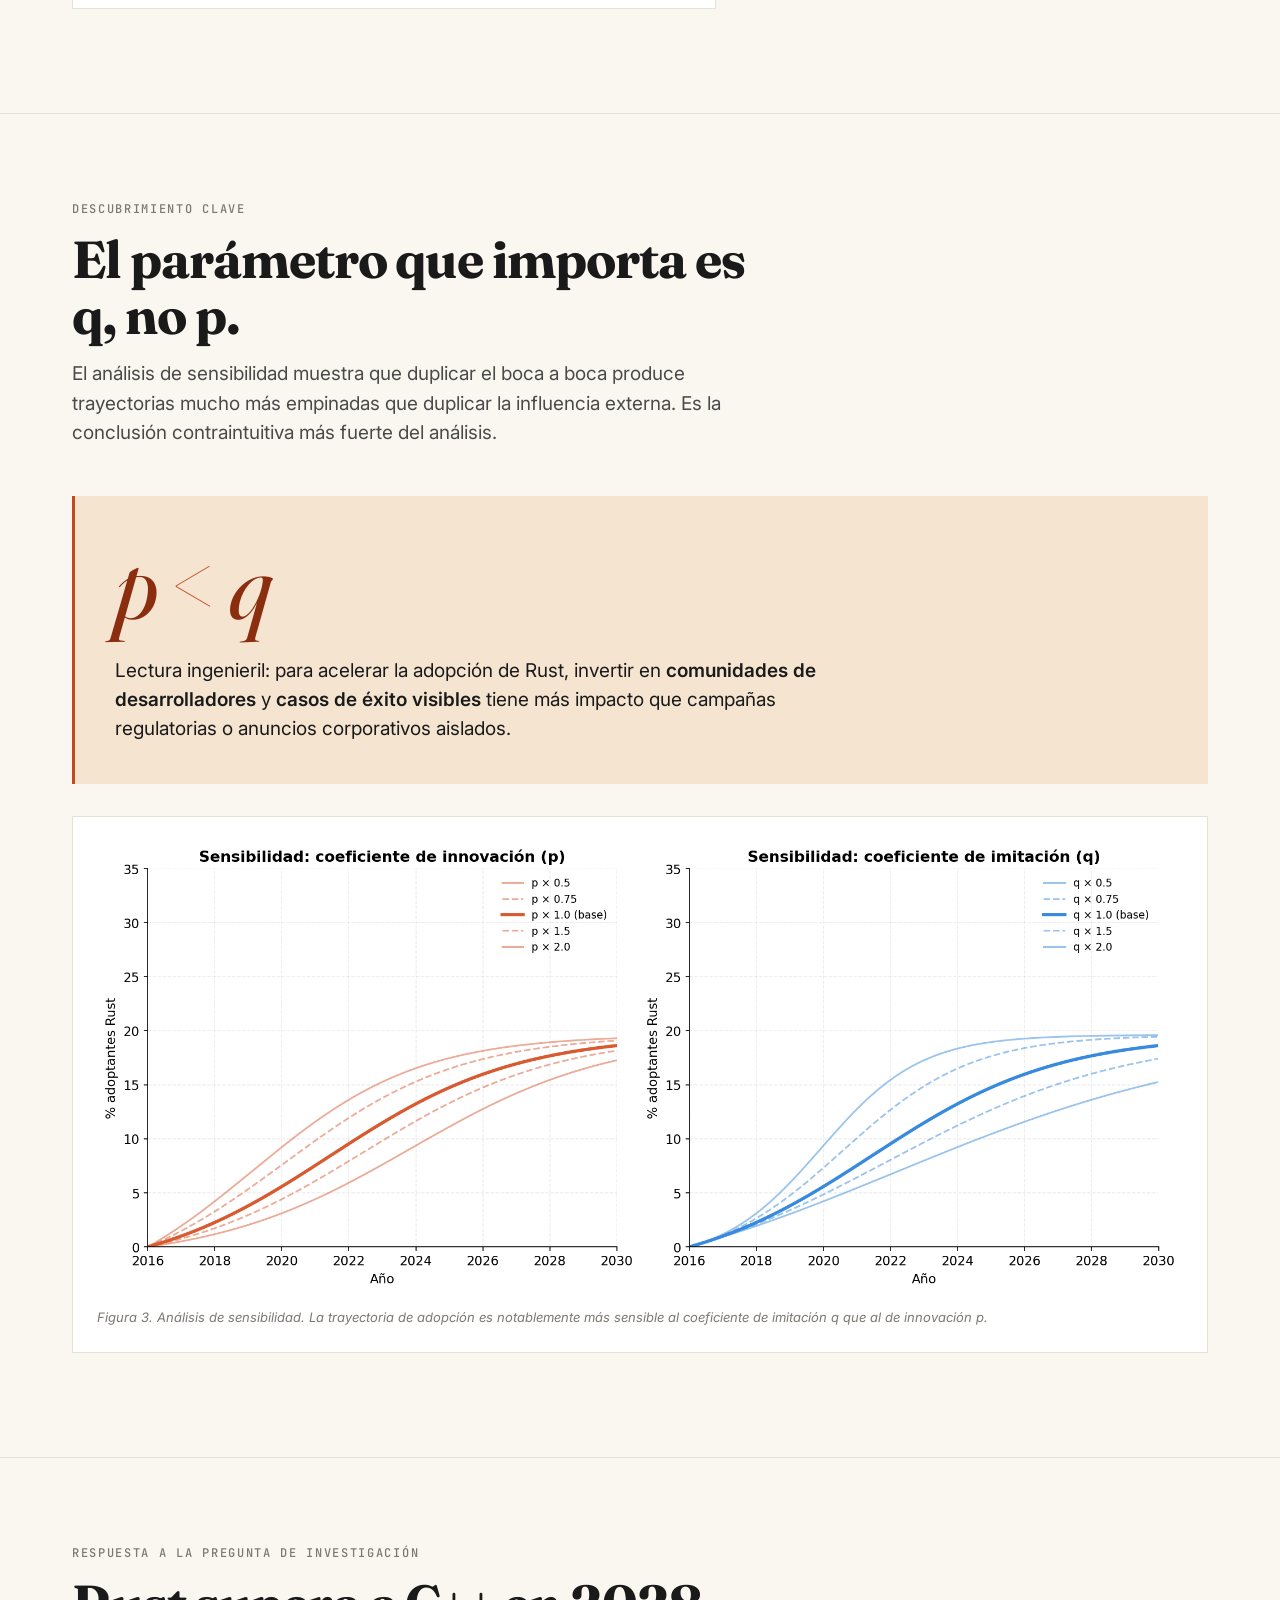
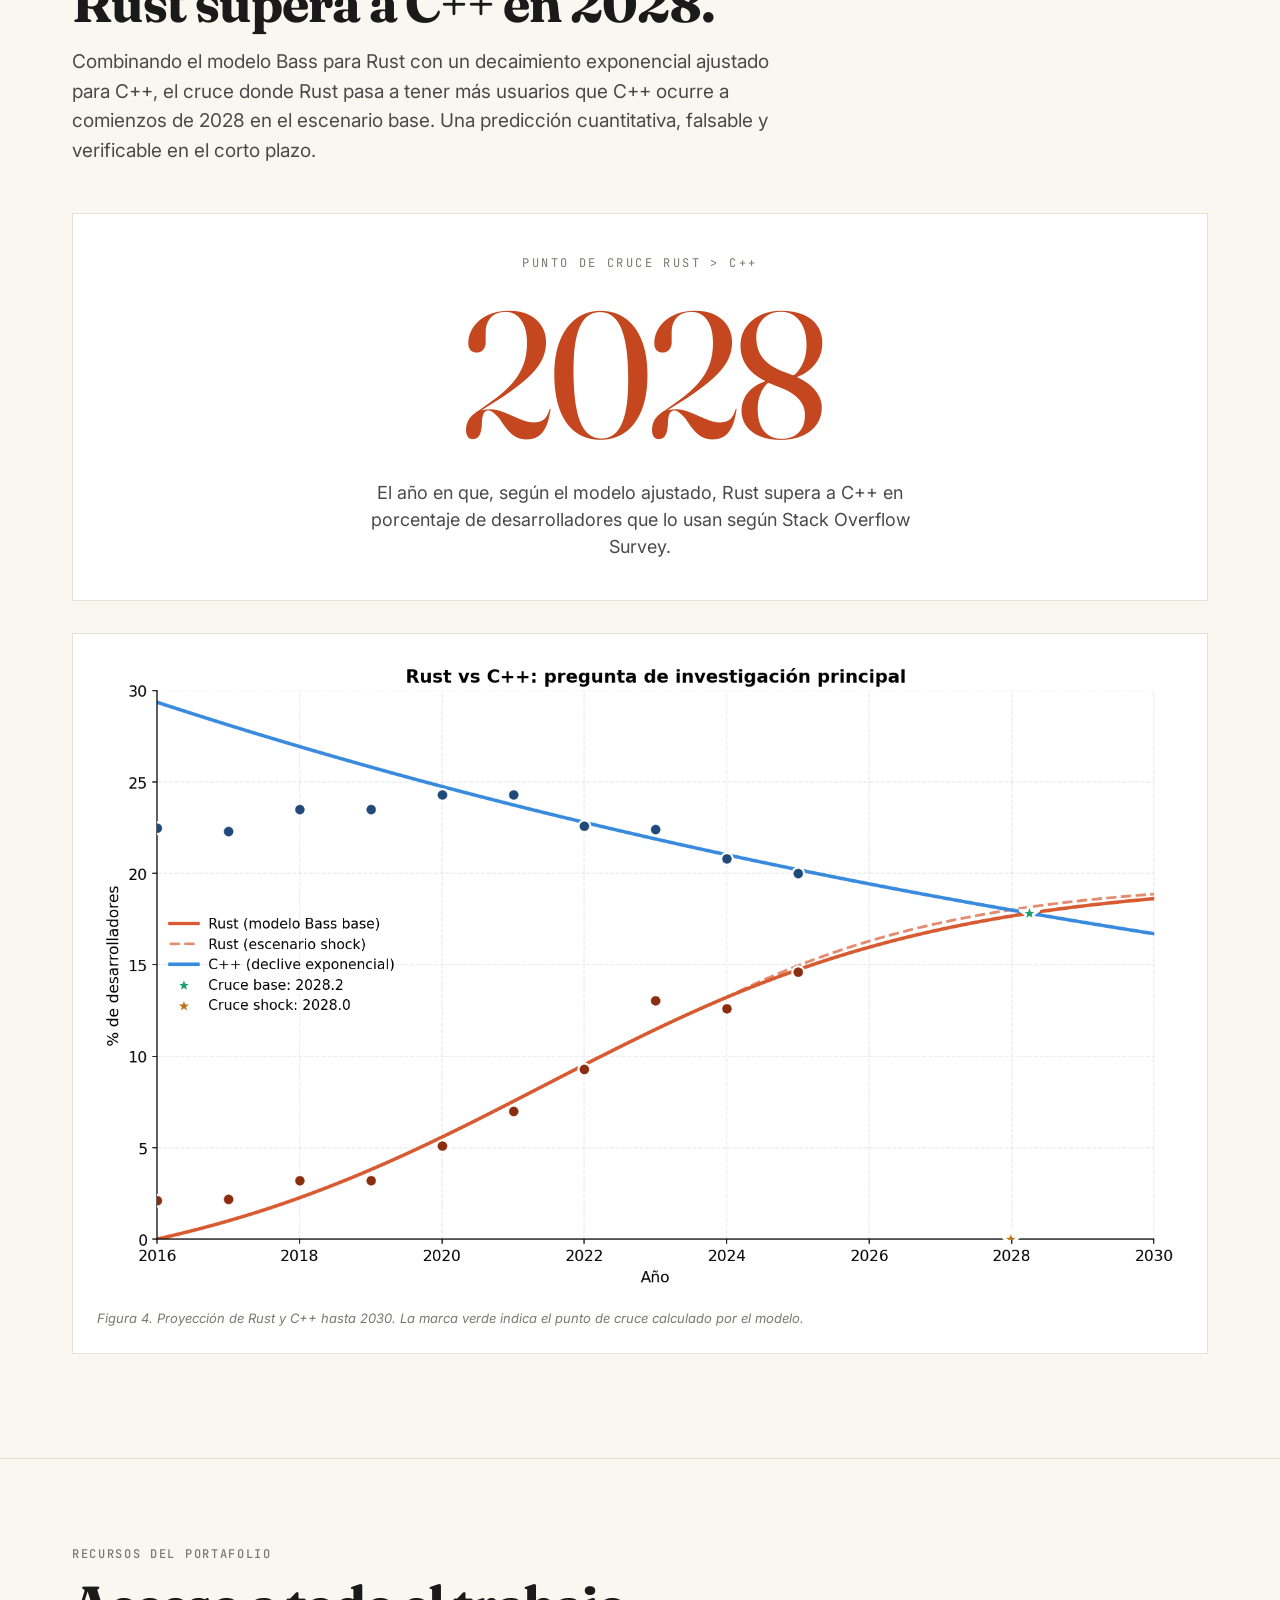
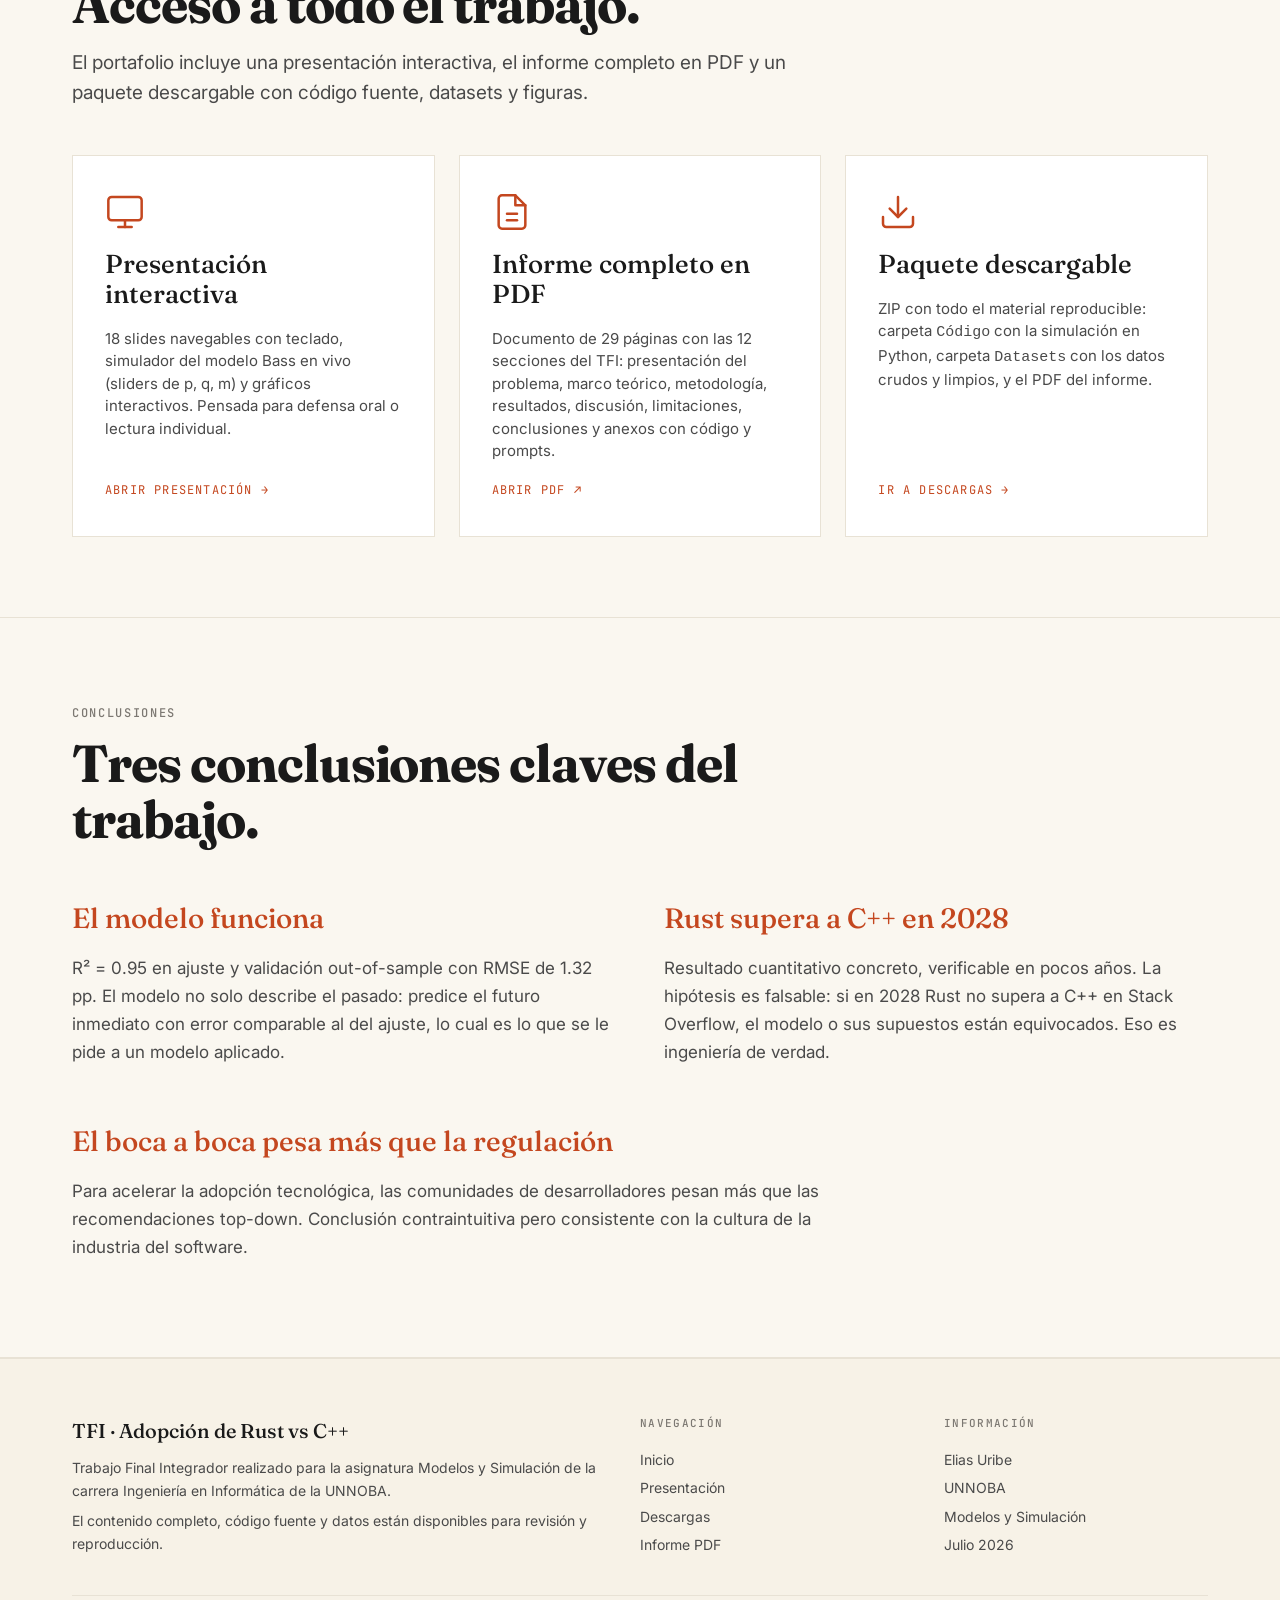
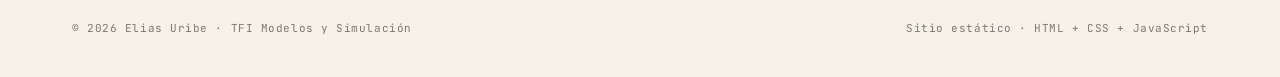
==== commit ac3aa40b: "feat: Actualización de información sobre el tratamiento de datos" ====
--- a/index.html
+++ b/index.html
@@ -699,7 +699,8 @@
             <div class="stage-num">Etapa 03</div>
             <div class="stage-title">Limpieza</div>
             <div class="stage-desc">
-              Unificación, validación cruzada y detección de puntos críticos.
+              Unificación, validación cruzada y preparación del dataset final
+              que alimenta al modelo.
             </div>
           </article>
           <article class="stage">
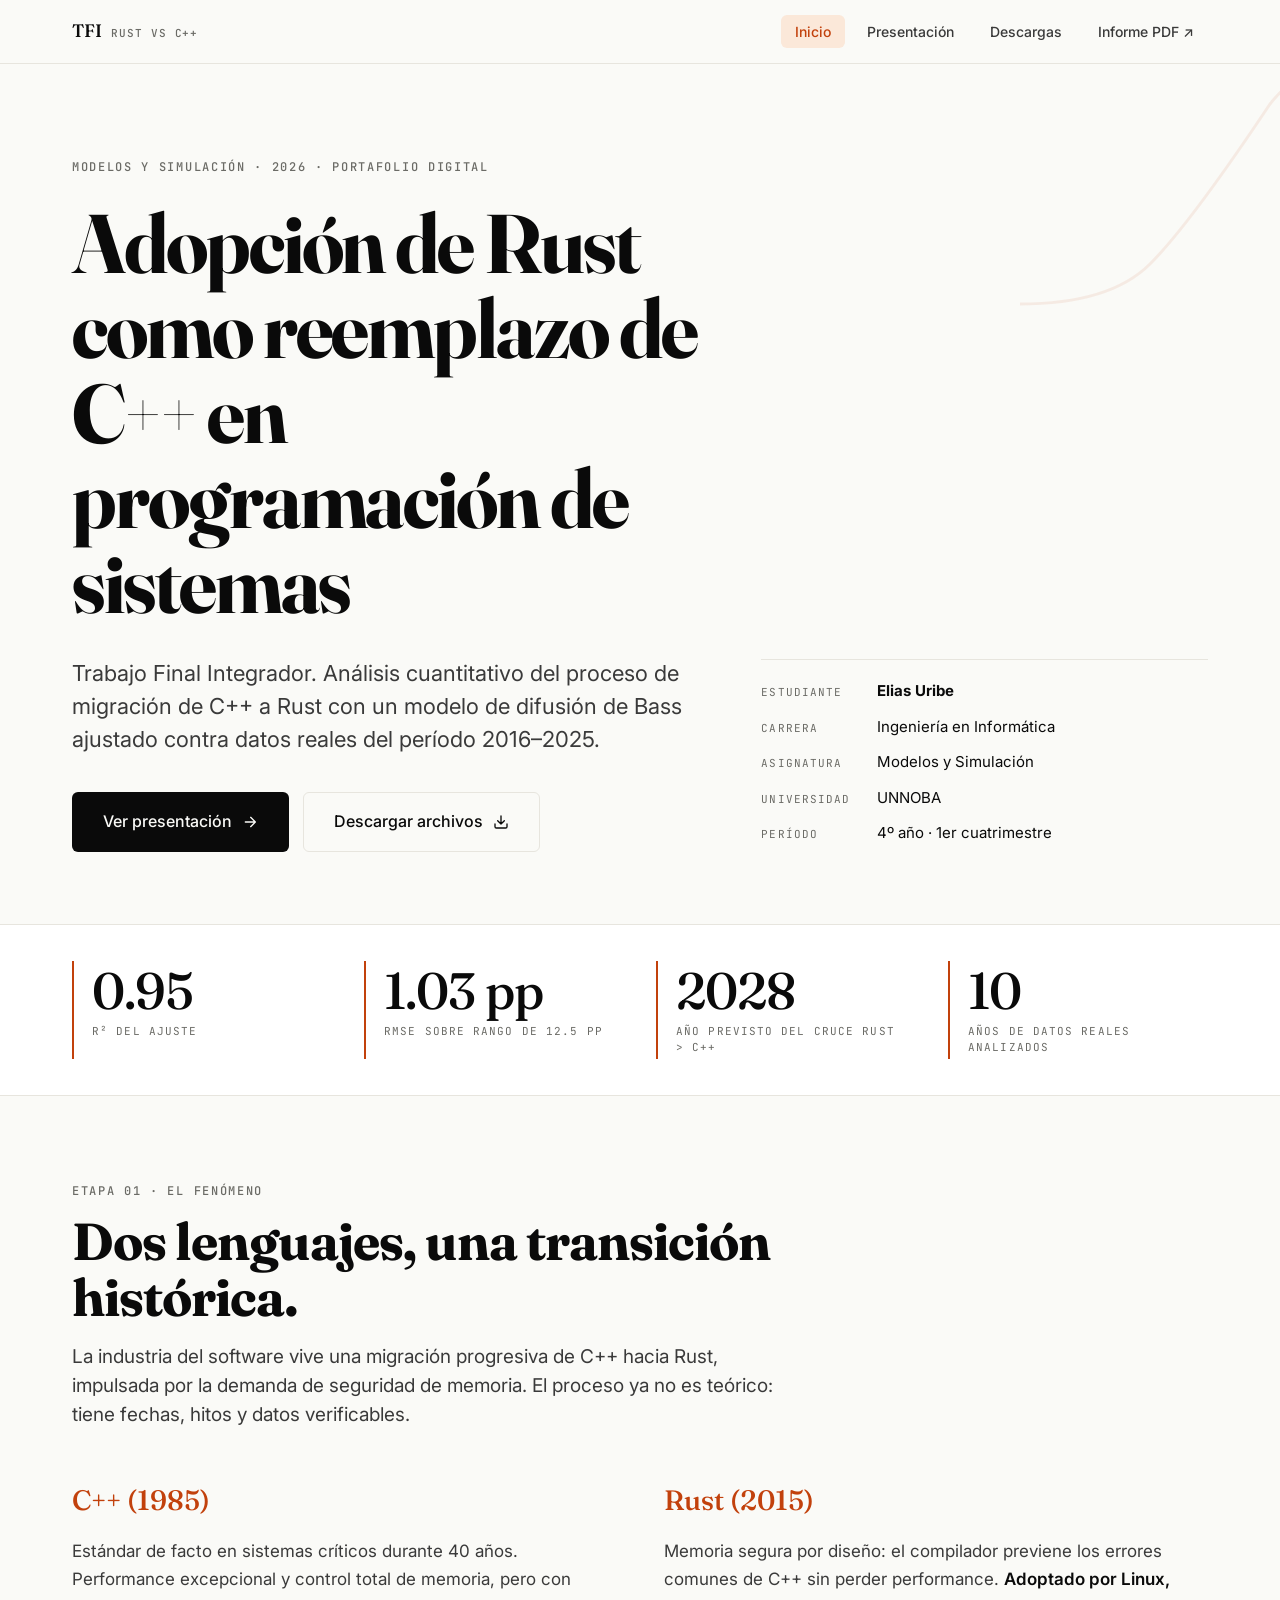
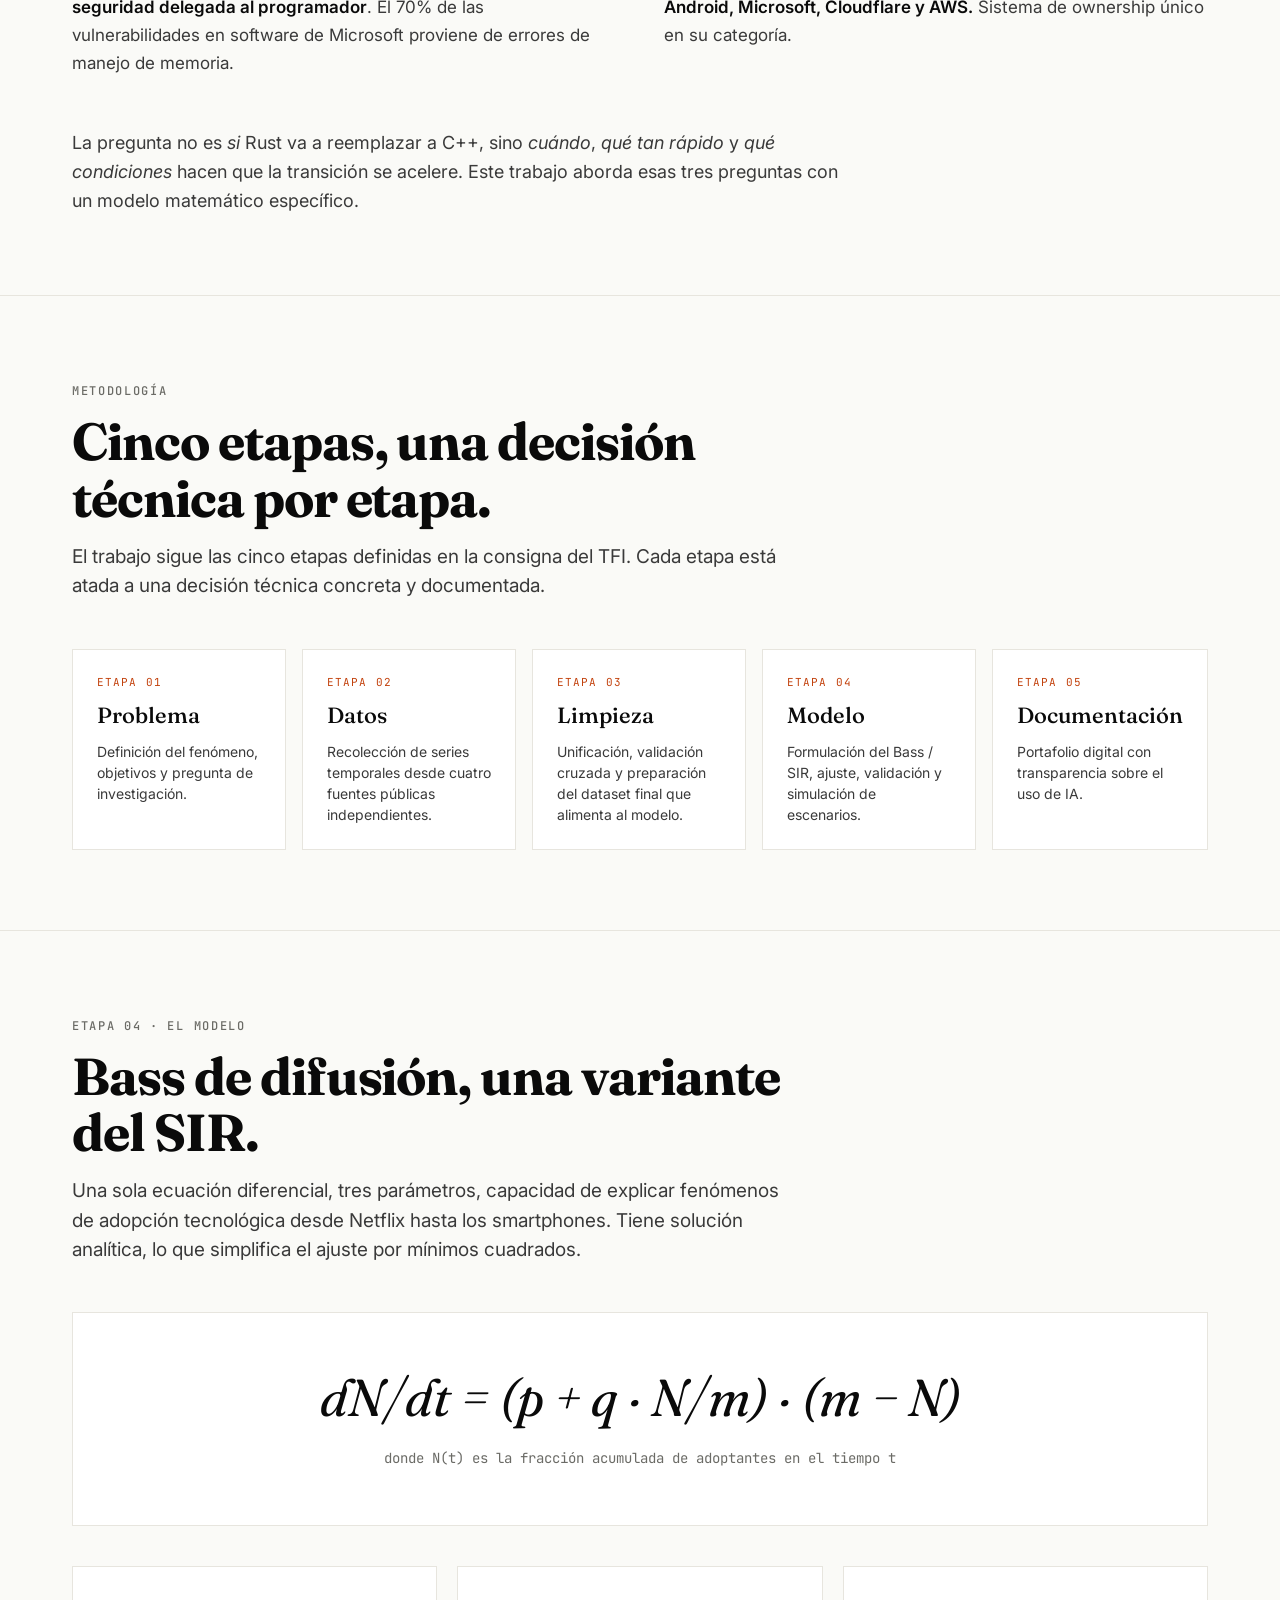
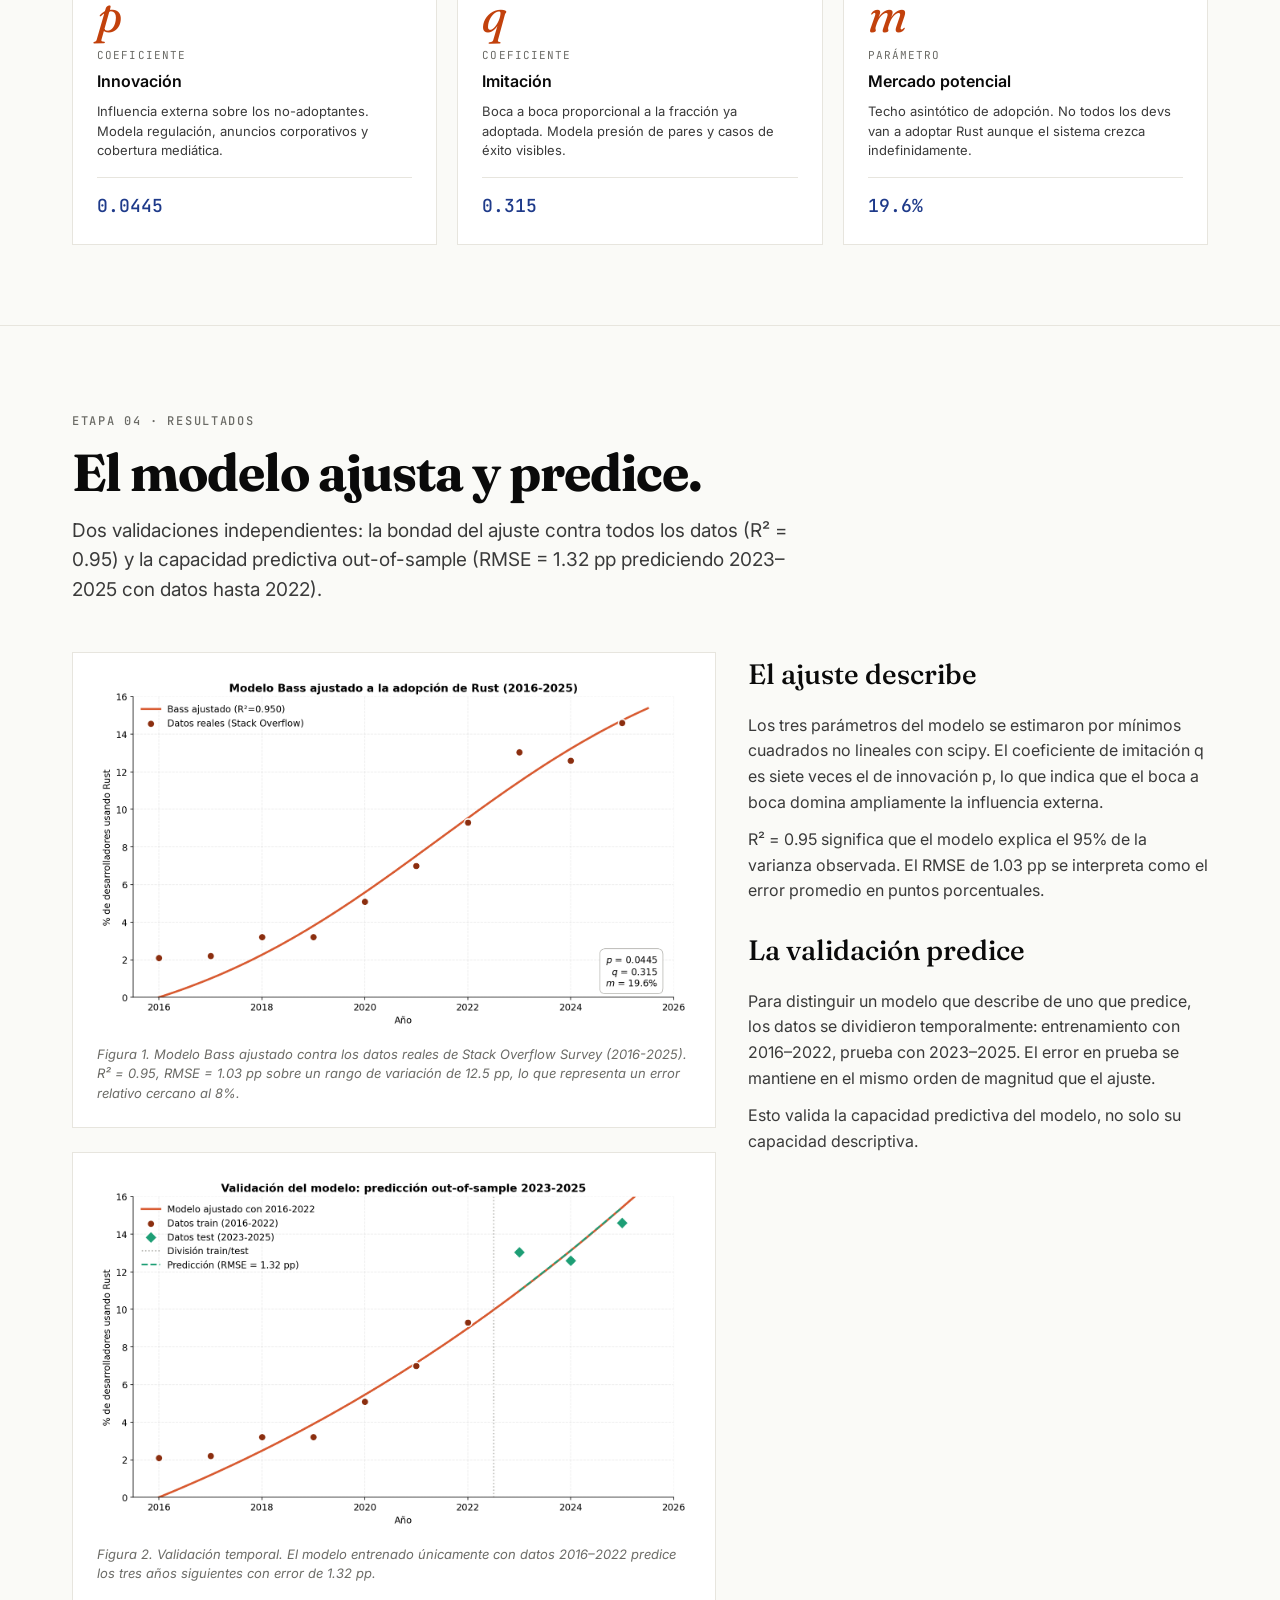
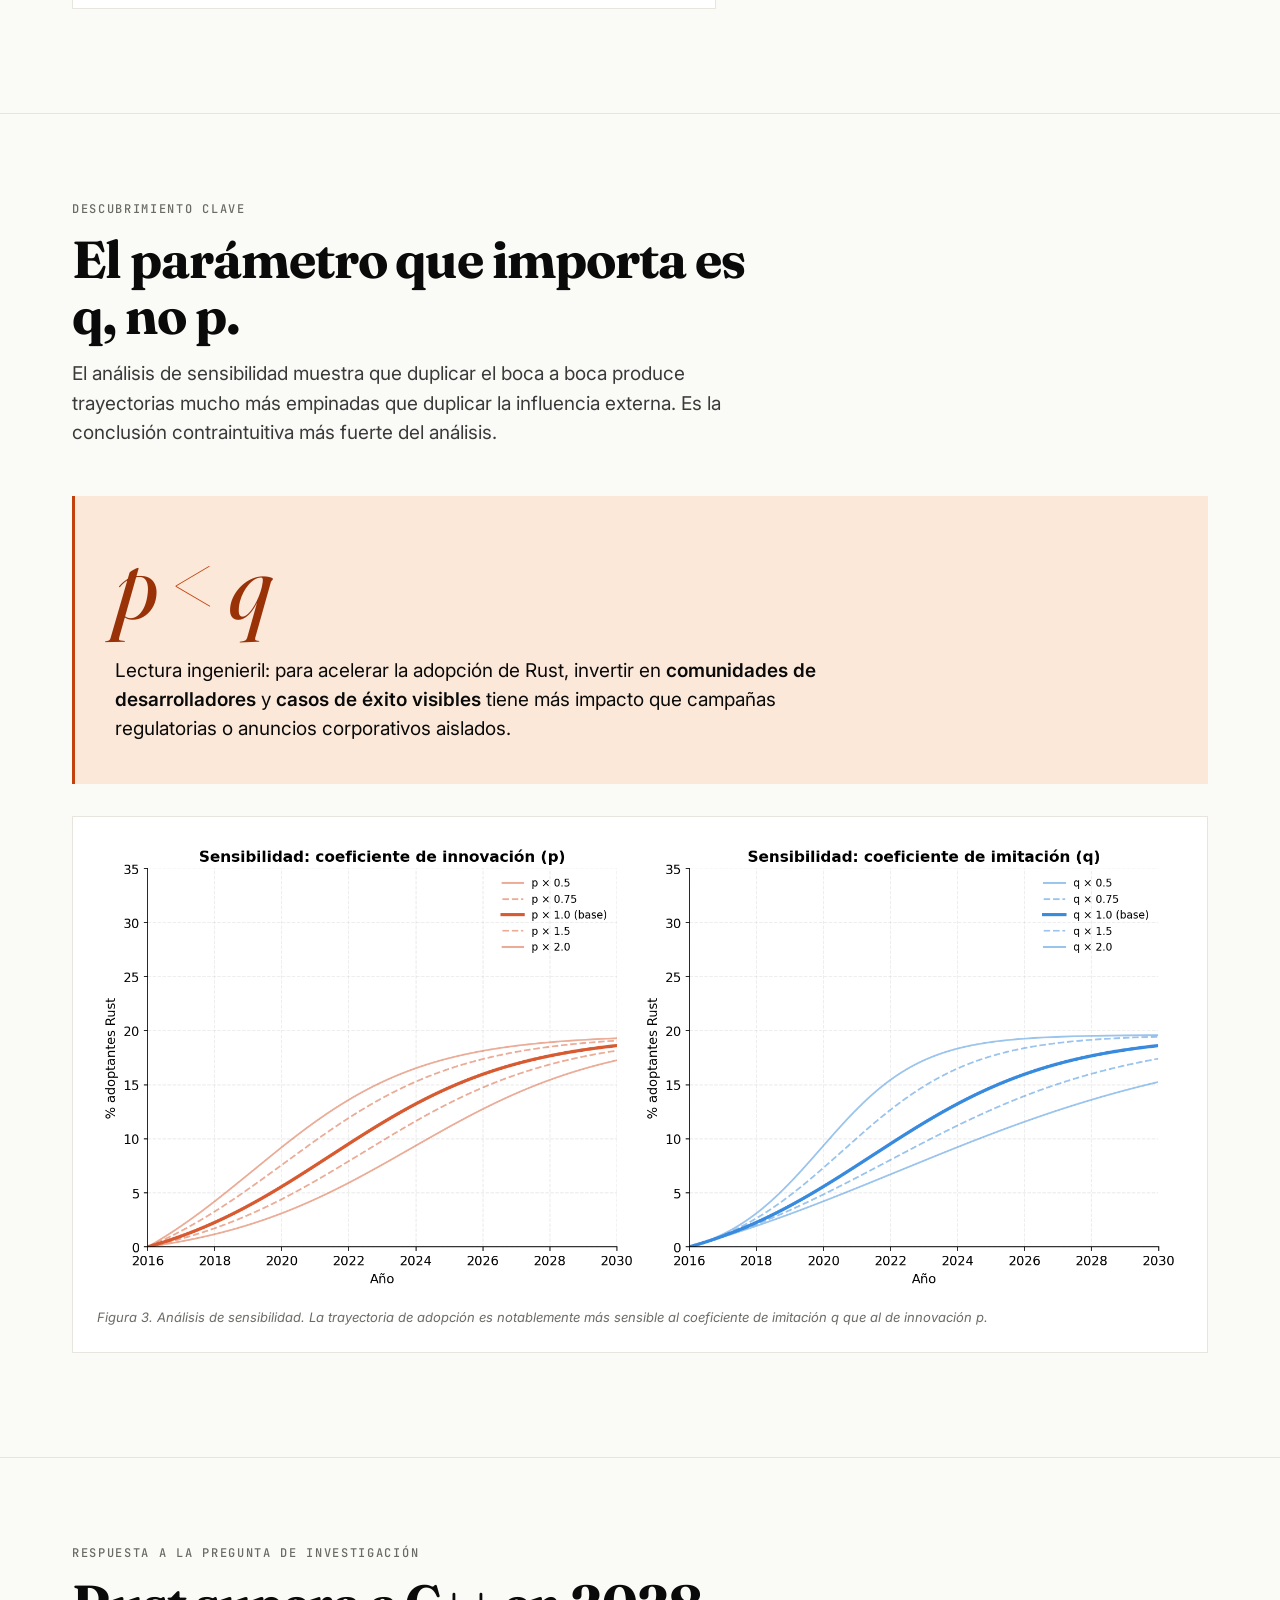
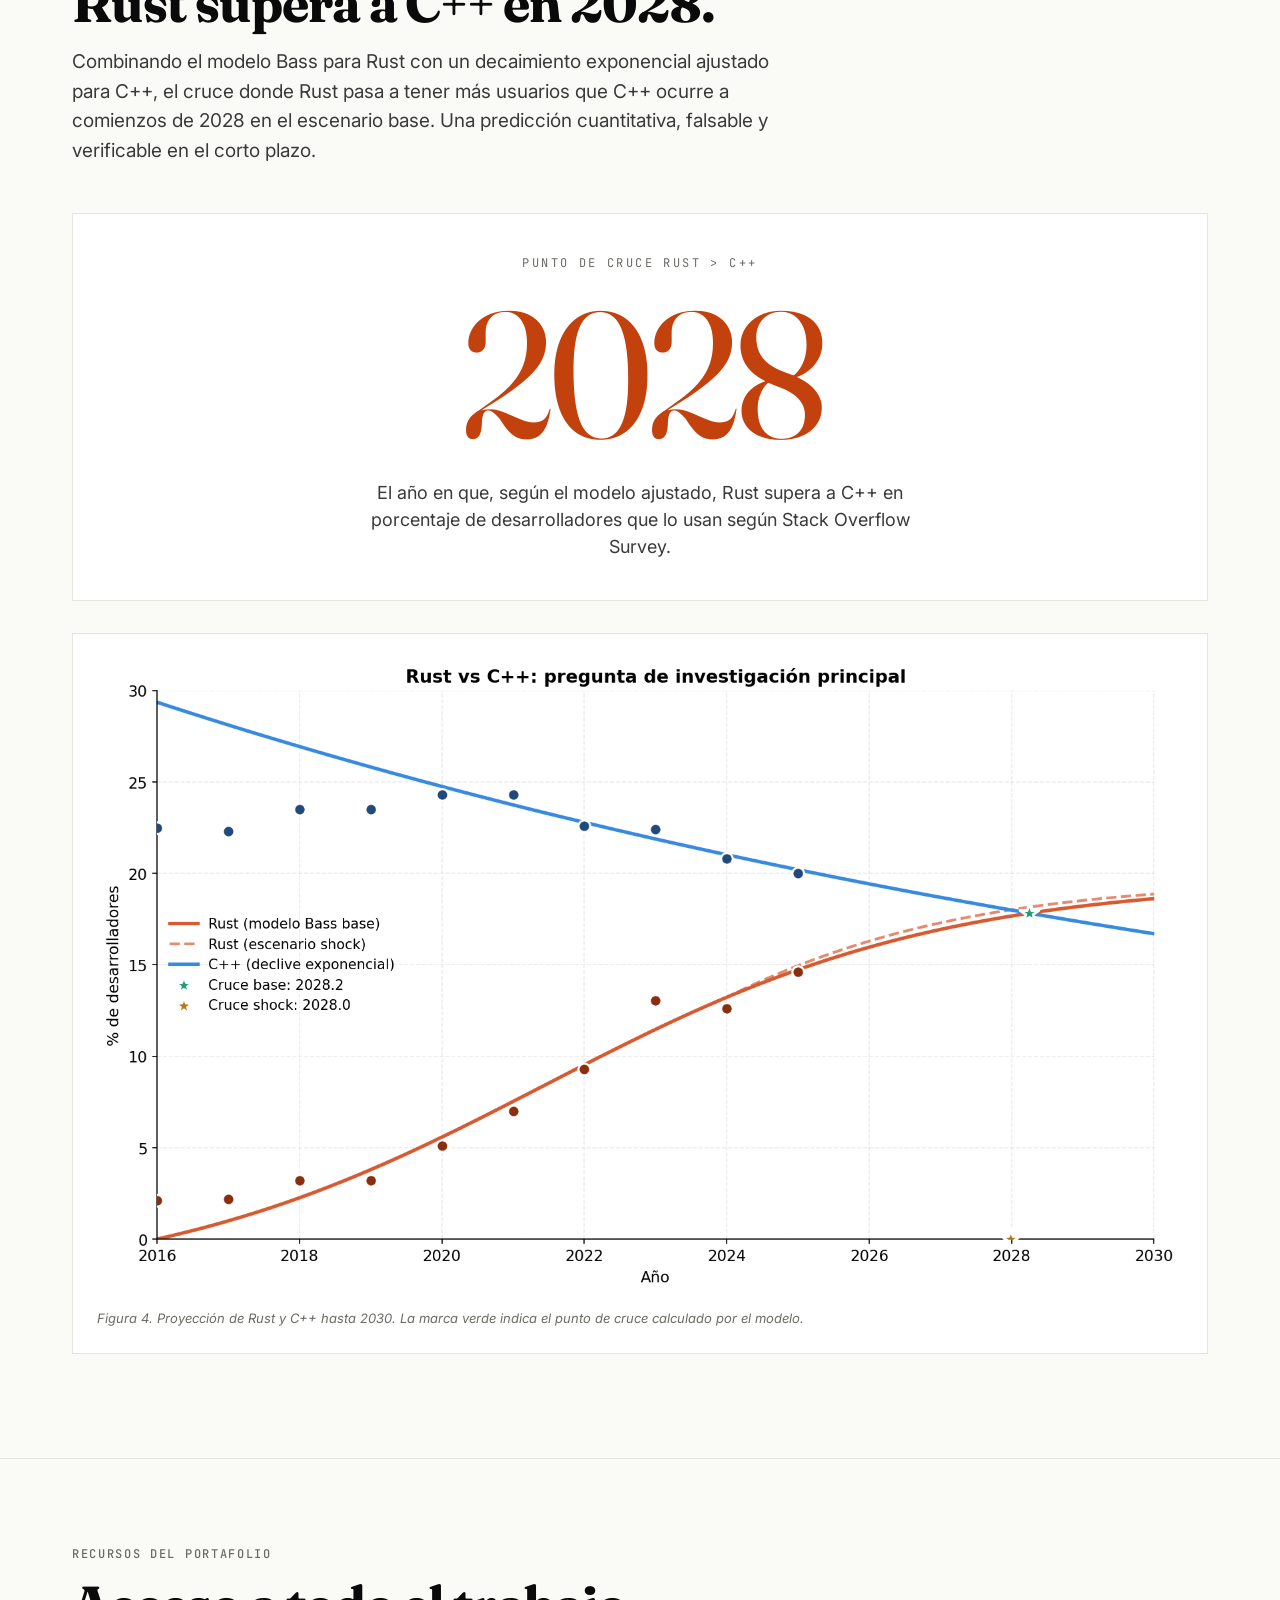
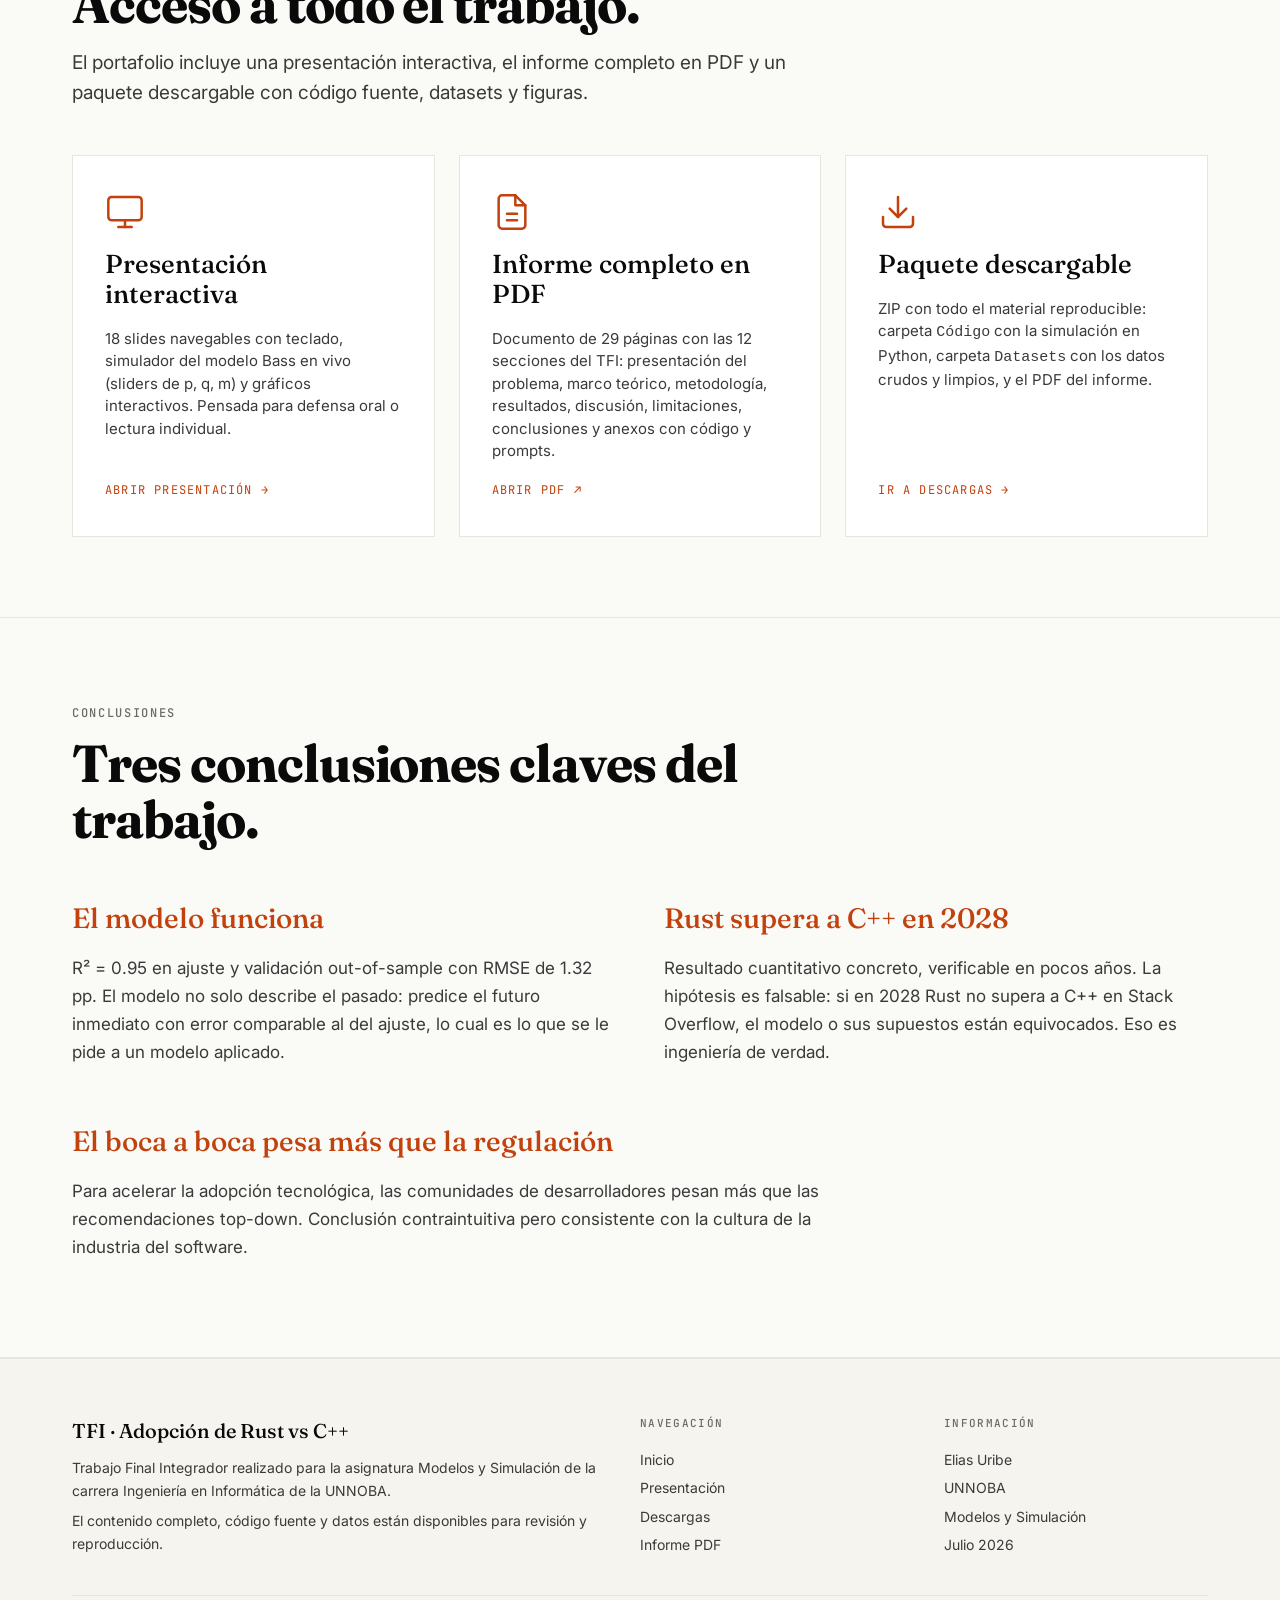
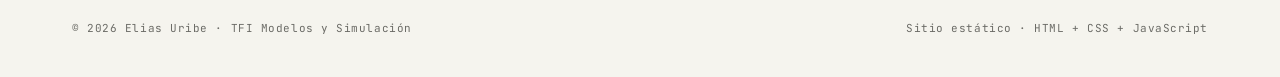
==== commit e8aa06fc: "fix: Ajuste de colores" ====
--- a/index.html
+++ b/index.html
@@ -501,13 +501,13 @@
       <svg class="hero-svg" viewBox="0 0 360 320" aria-hidden="true">
         <path
           d="M 0 280 Q 90 280 130 240 T 250 80 Q 290 30 360 20"
-          stroke="#C4471F"
+          stroke="#C2410C"
           stroke-width="3"
           fill="none"
         />
         <path
           d="M 0 280 Q 90 280 130 240 T 250 80 Q 290 30 360 20"
-          stroke="#C4471F"
+          stroke="#C2410C"
           stroke-width="1"
           fill="none"
           stroke-dasharray="4 4"
--- a/assets/css/shared.css
+++ b/assets/css/shared.css
@@ -5,28 +5,28 @@
    ============================================================ */
 
 :root {
-  --cream: #FAF7F0;
-  --cream-deep: #F4E9D6;
-  --cream-soft: #F7F2E7;
+  --cream: #FAFAF7;
+  --cream-deep: #F0EEE5;
+  --cream-soft: #F5F4EE;
   --paper: #FFFFFF;
-  --ink: #1A1A1A;
-  --ink-2: #4A4A4A;
-  --ink-3: #7C7872;
-  --ink-4: #A5A099;
-  --rust: #C4471F;
-  --rust-deep: #8B2E0F;
-  --rust-soft: #F4E4D0;
-  --navy: #1E3A52;
-  --navy-light: #3D6485;
-  --navy-soft: #E3EAF1;
-  --rule: #E8E2D5;
-  --rule-soft: #F0EBDD;
-  --good: #1D7A52;
-  --warn: #BA7517;
-
-  --shadow-sm: 0 1px 2px rgba(26, 26, 26, 0.04);
-  --shadow-md: 0 4px 12px rgba(26, 26, 26, 0.06);
-  --shadow-lg: 0 12px 32px rgba(26, 26, 26, 0.08);
+  --ink: #0A0A0A;
+  --ink-2: #3A3A3A;
+  --ink-3: #6B6B66;
+  --ink-4: #9C9C96;
+  --rust: #C2410C;
+  --rust-deep: #9A3208;
+  --rust-soft: #FBE8D9;
+  --navy: #1E3A8A;
+  --navy-light: #3B5AB8;
+  --navy-soft: #E4E9F6;
+  --rule: #E7E5DE;
+  --rule-soft: #EFEDE6;
+  --good: #15803D;
+  --warn: #B45309;
+
+  --shadow-sm: 0 1px 2px rgba(10, 10, 10, 0.04);
+  --shadow-md: 0 4px 12px rgba(10, 10, 10, 0.06);
+  --shadow-lg: 0 12px 32px rgba(10, 10, 10, 0.08);
 
   --max-w: 1200px;
   --nav-h: 64px;
@@ -81,7 +81,7 @@
 .navbar {
   position: sticky;
   top: 0;
-  background: rgba(250, 247, 240, 0.92);
+  background: rgba(250, 250, 247, 0.92);
   backdrop-filter: blur(8px);
   -webkit-backdrop-filter: blur(8px);
   border-bottom: 1px solid var(--rule);
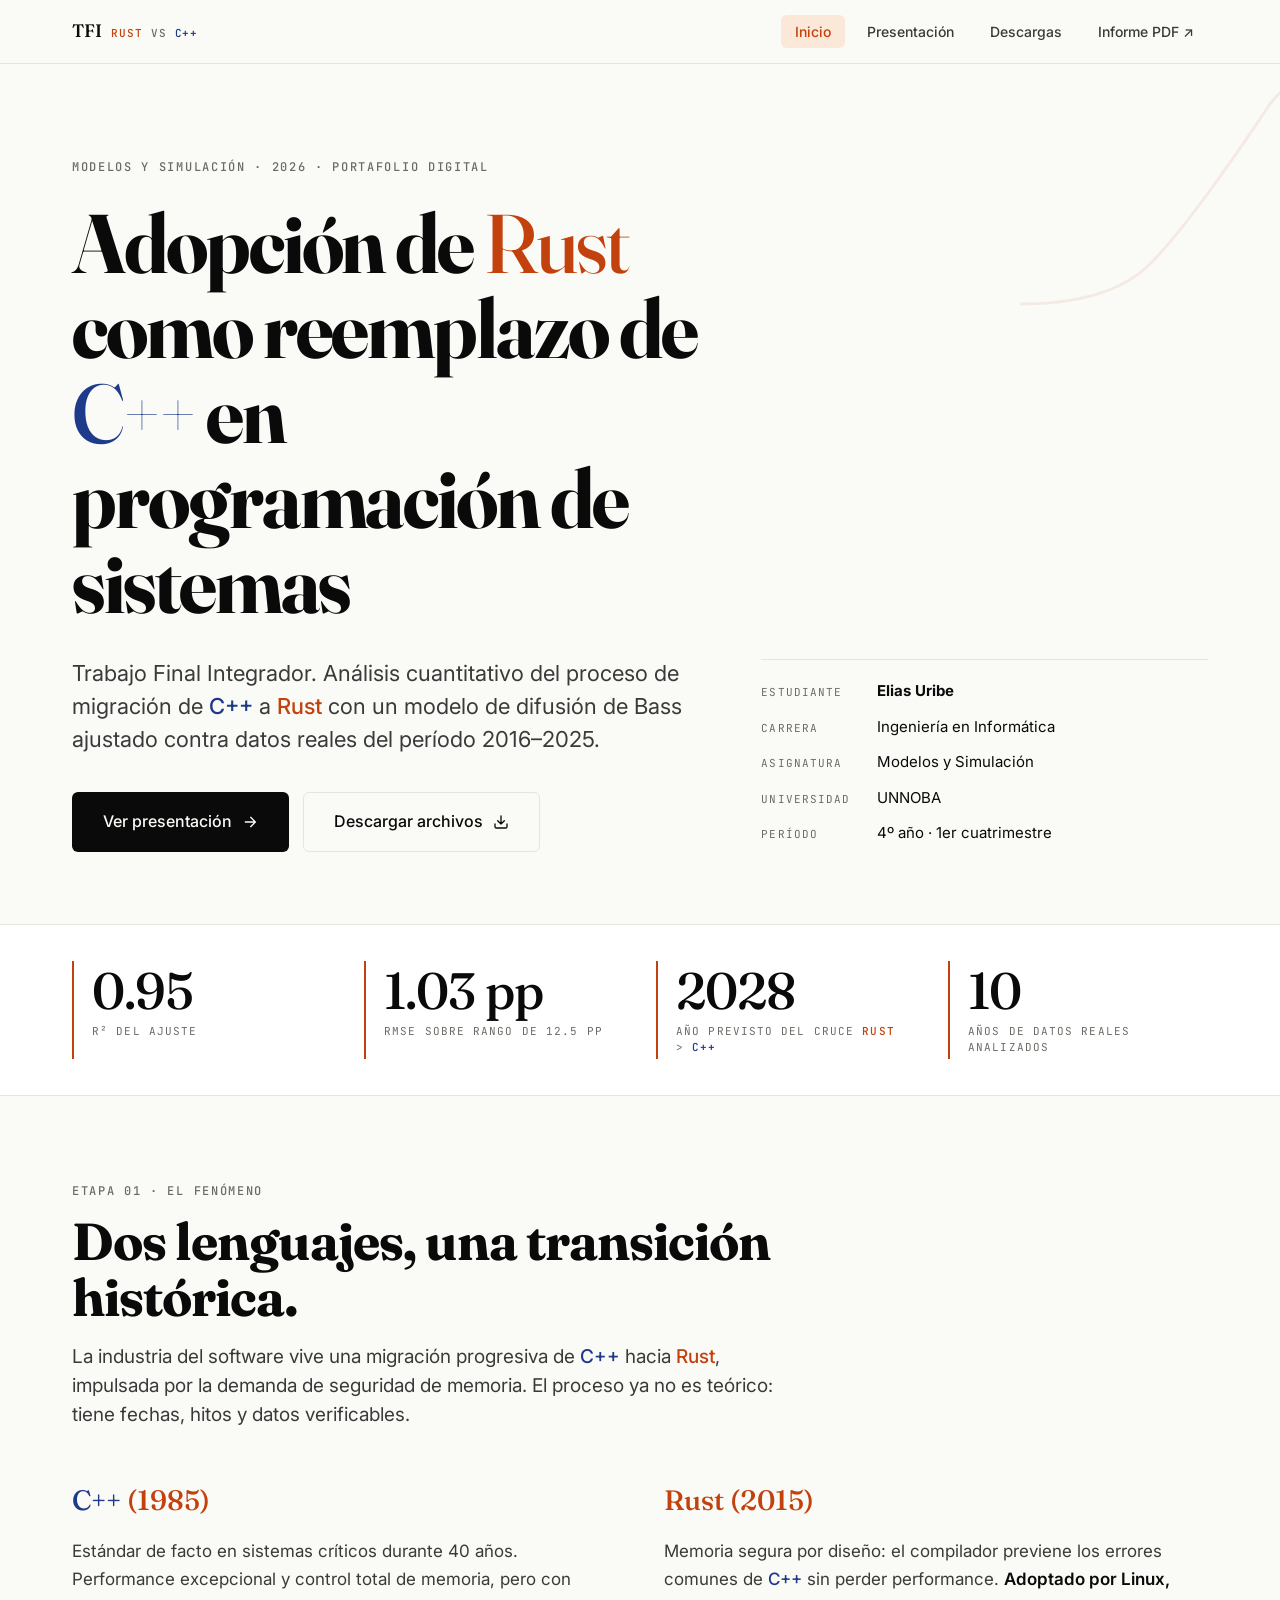
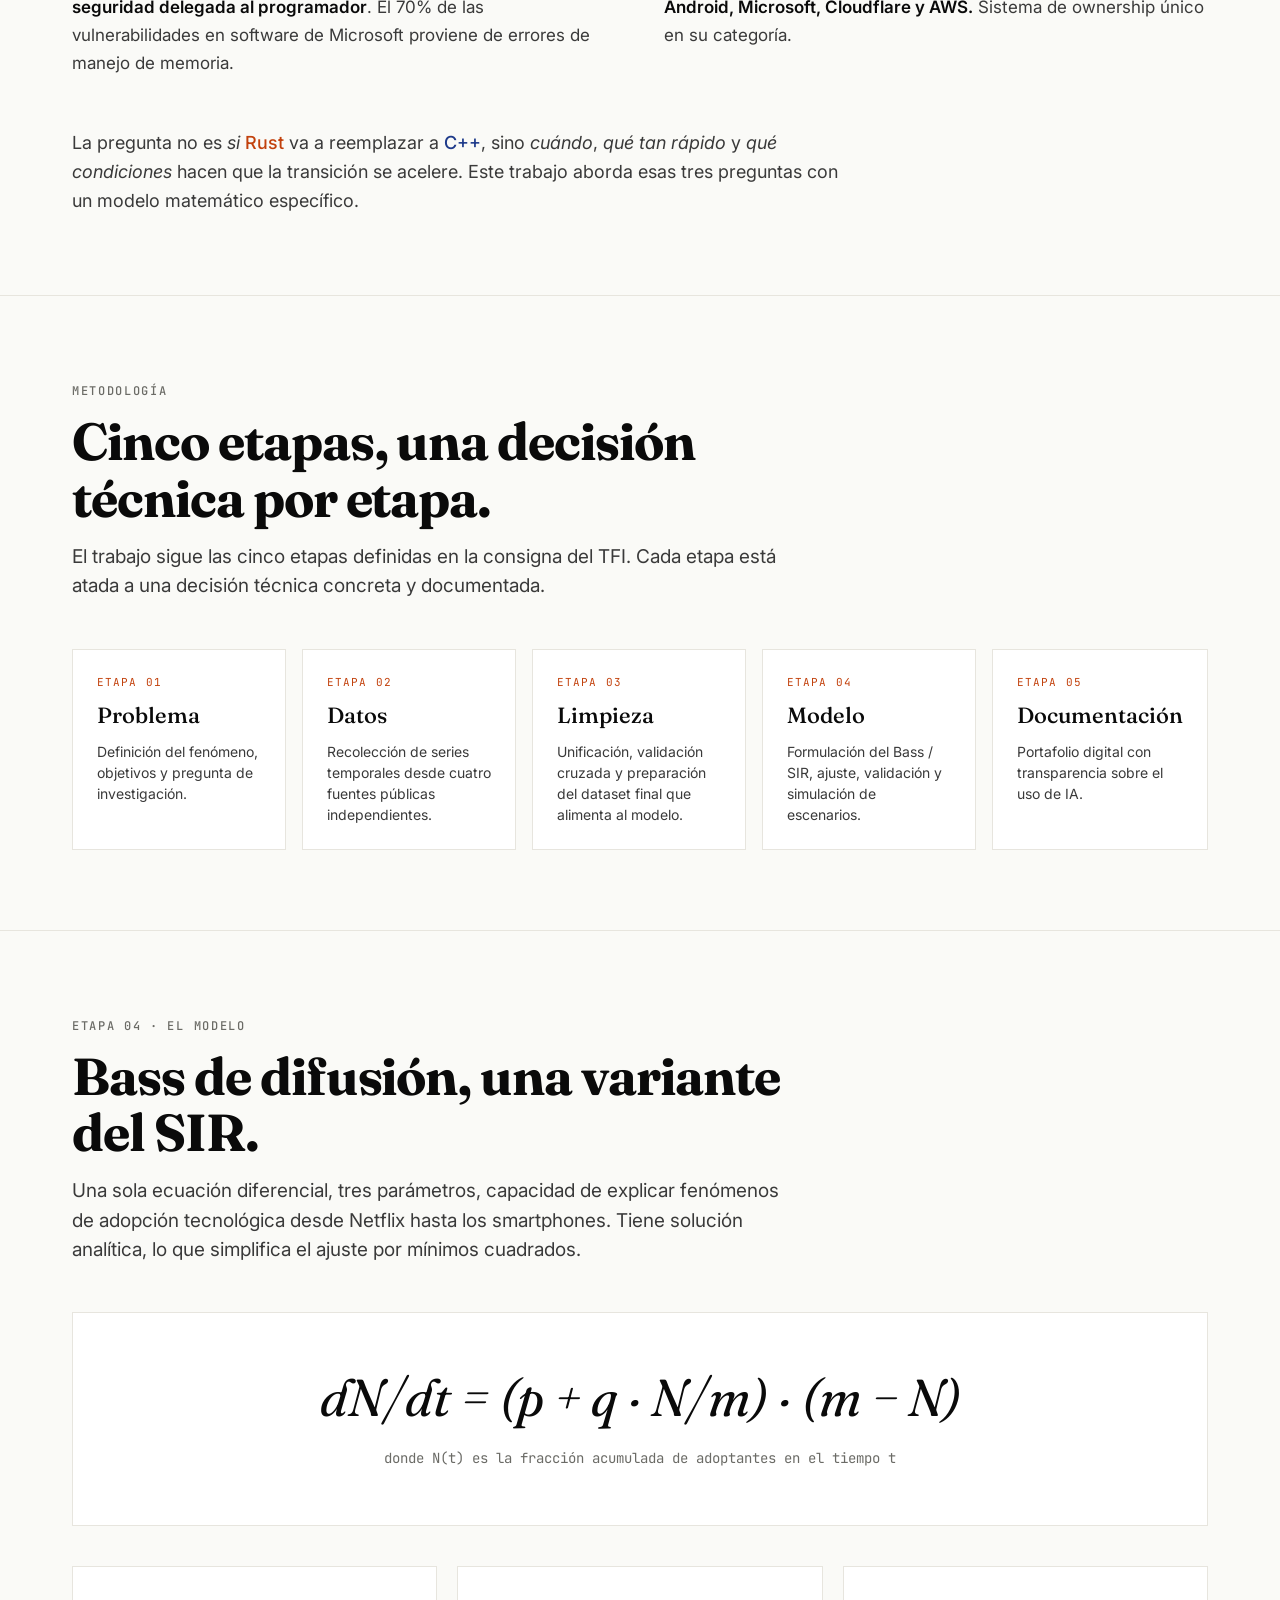
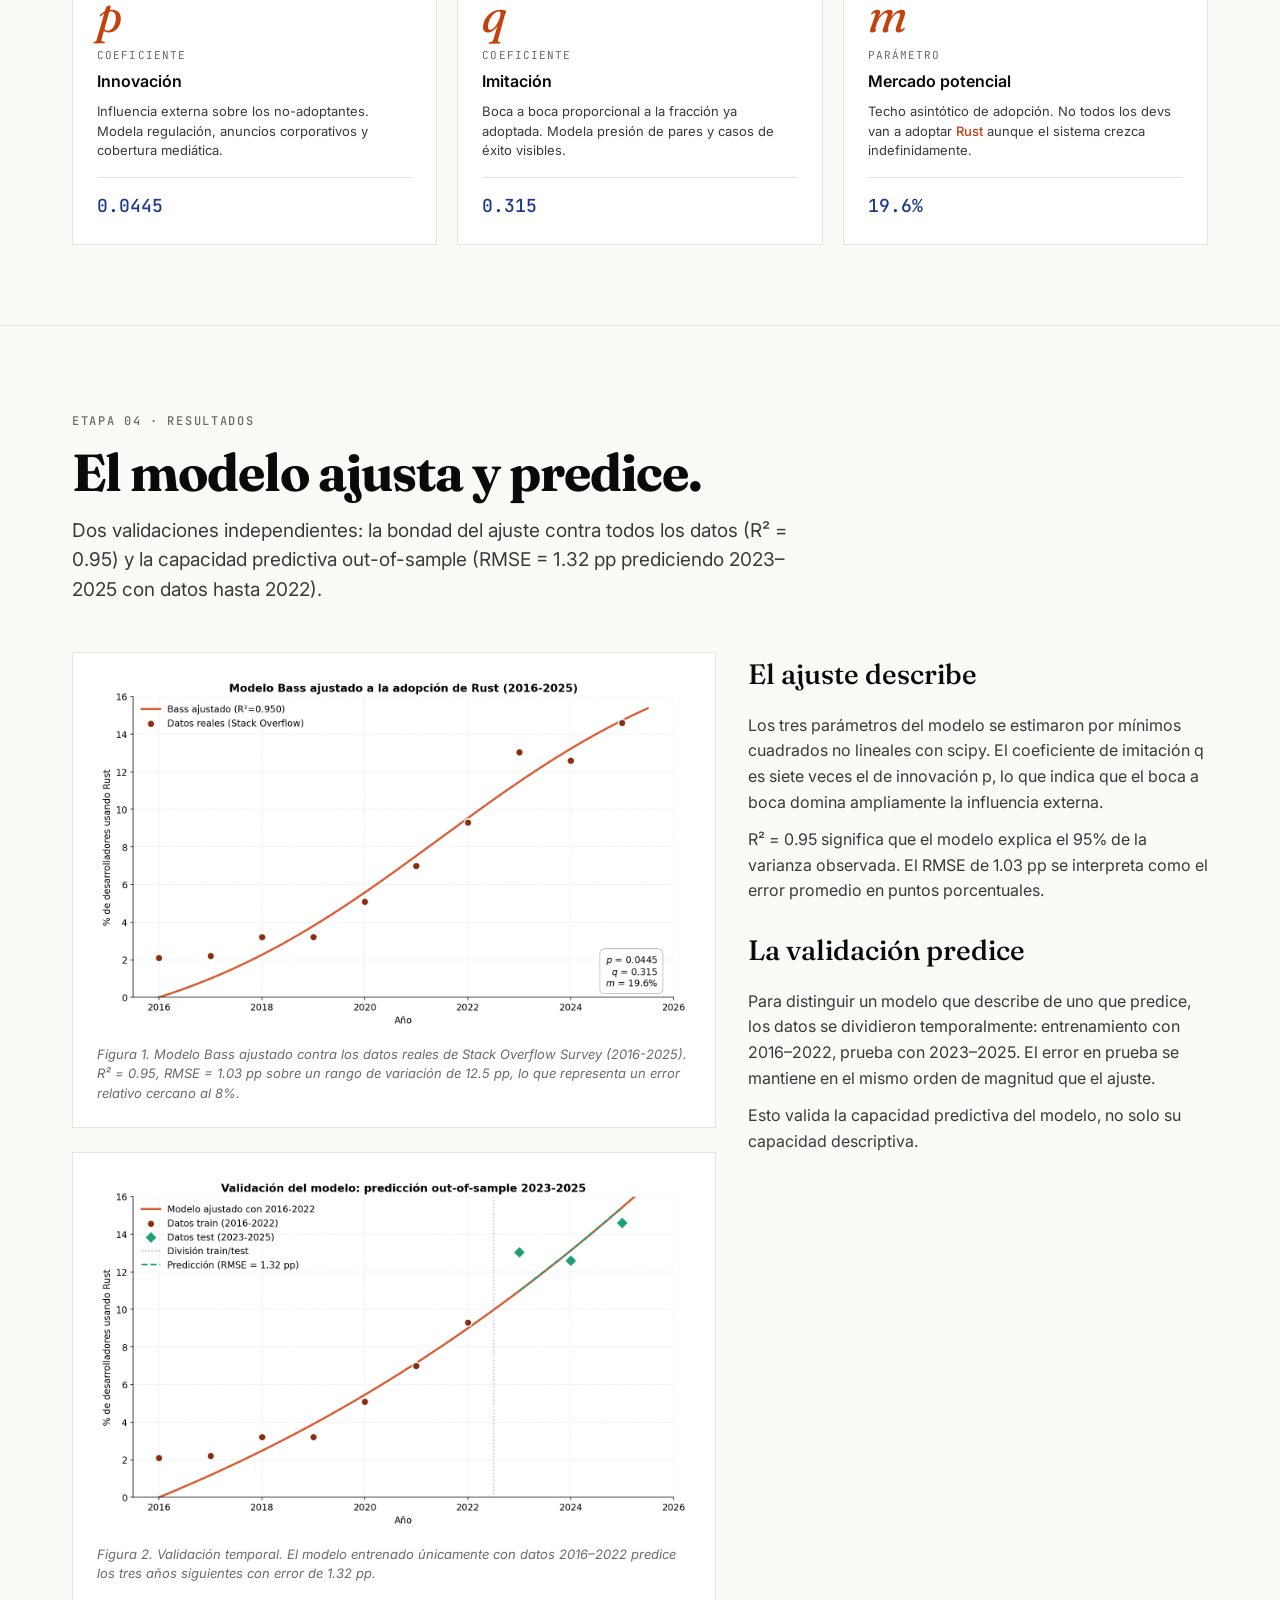
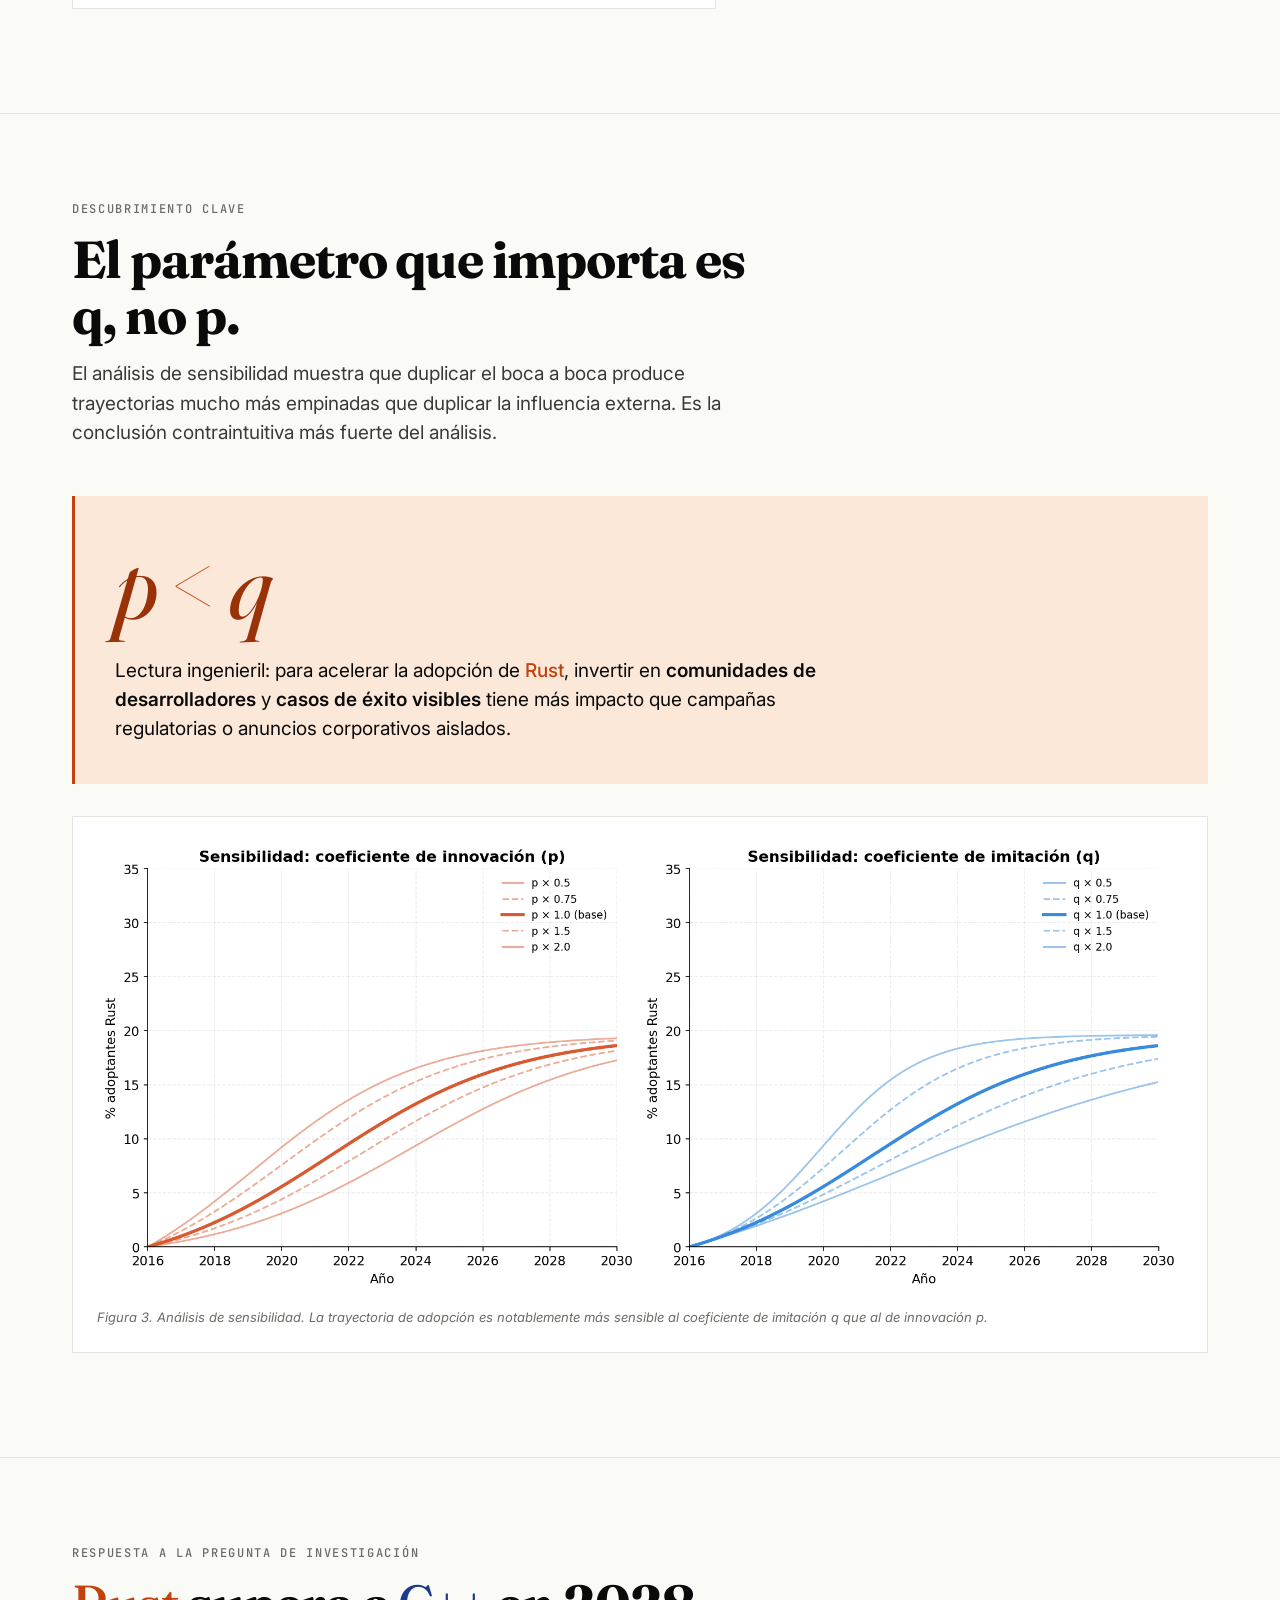
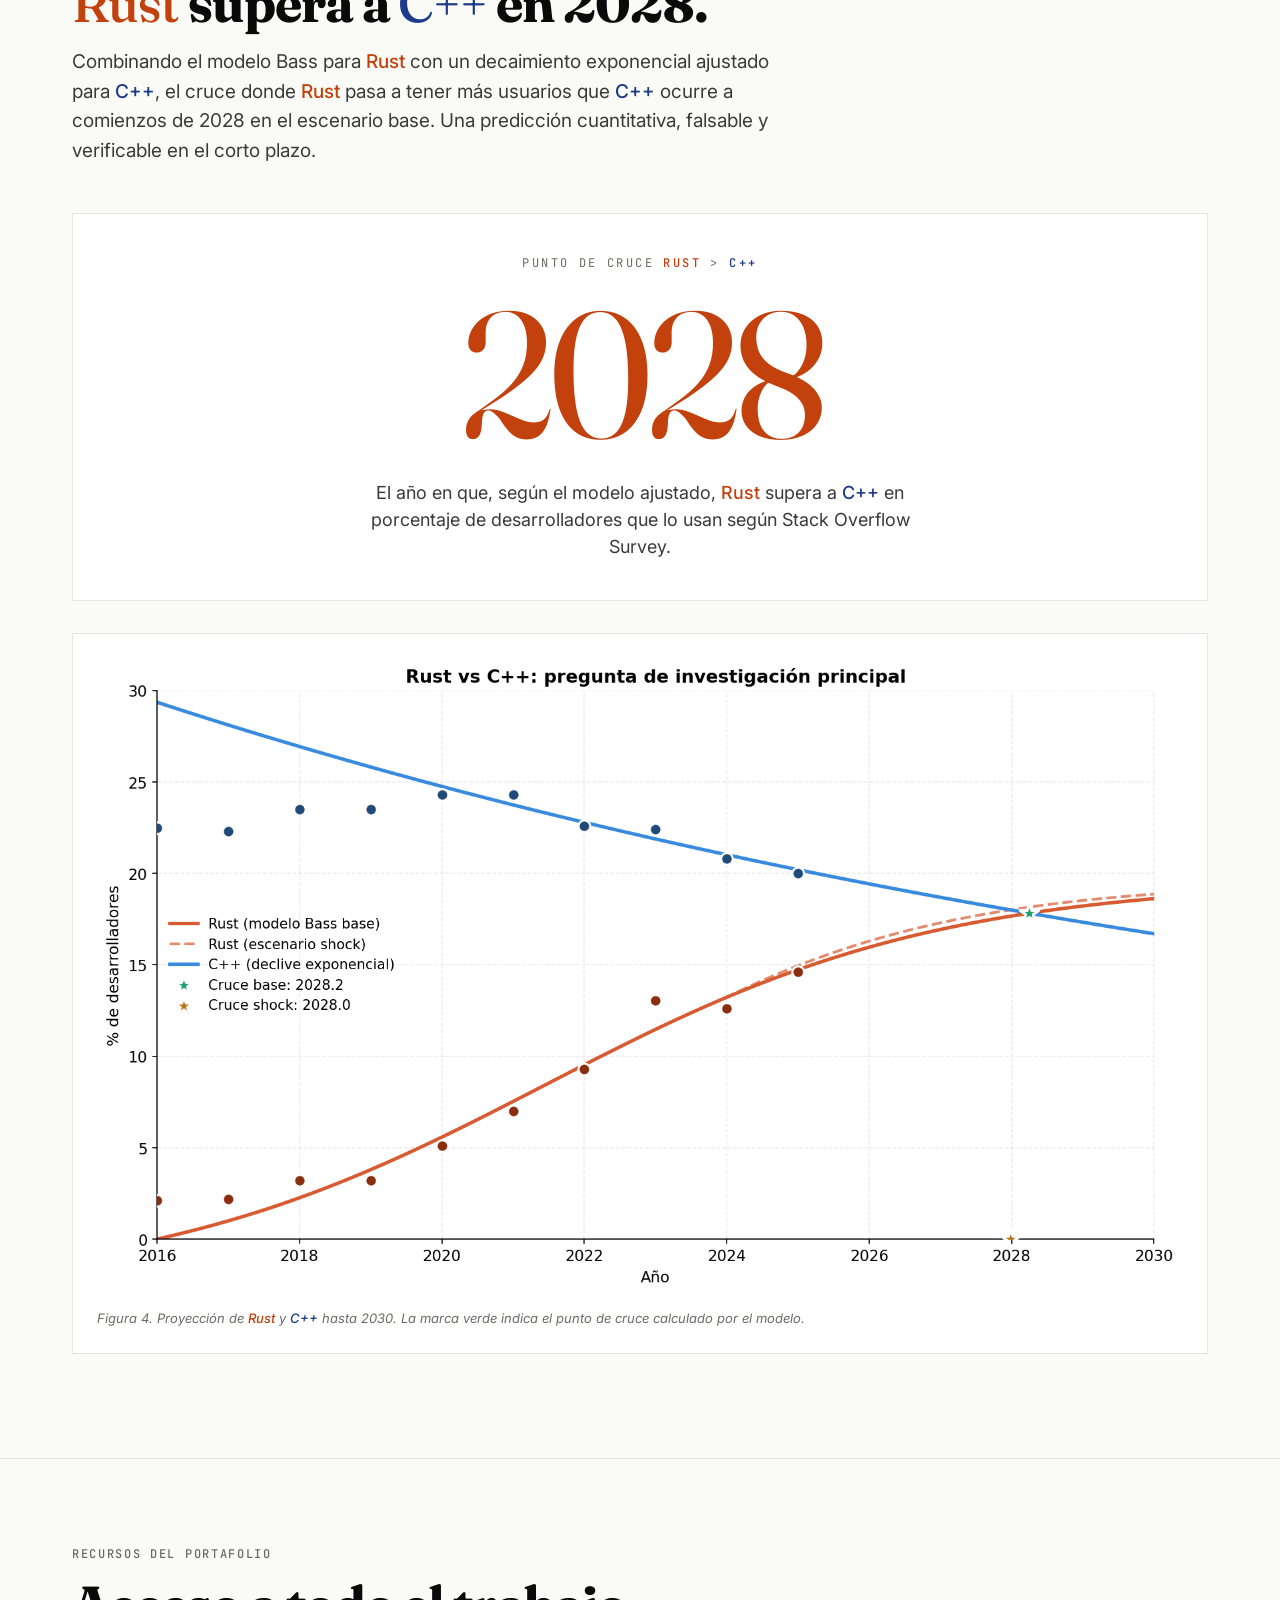
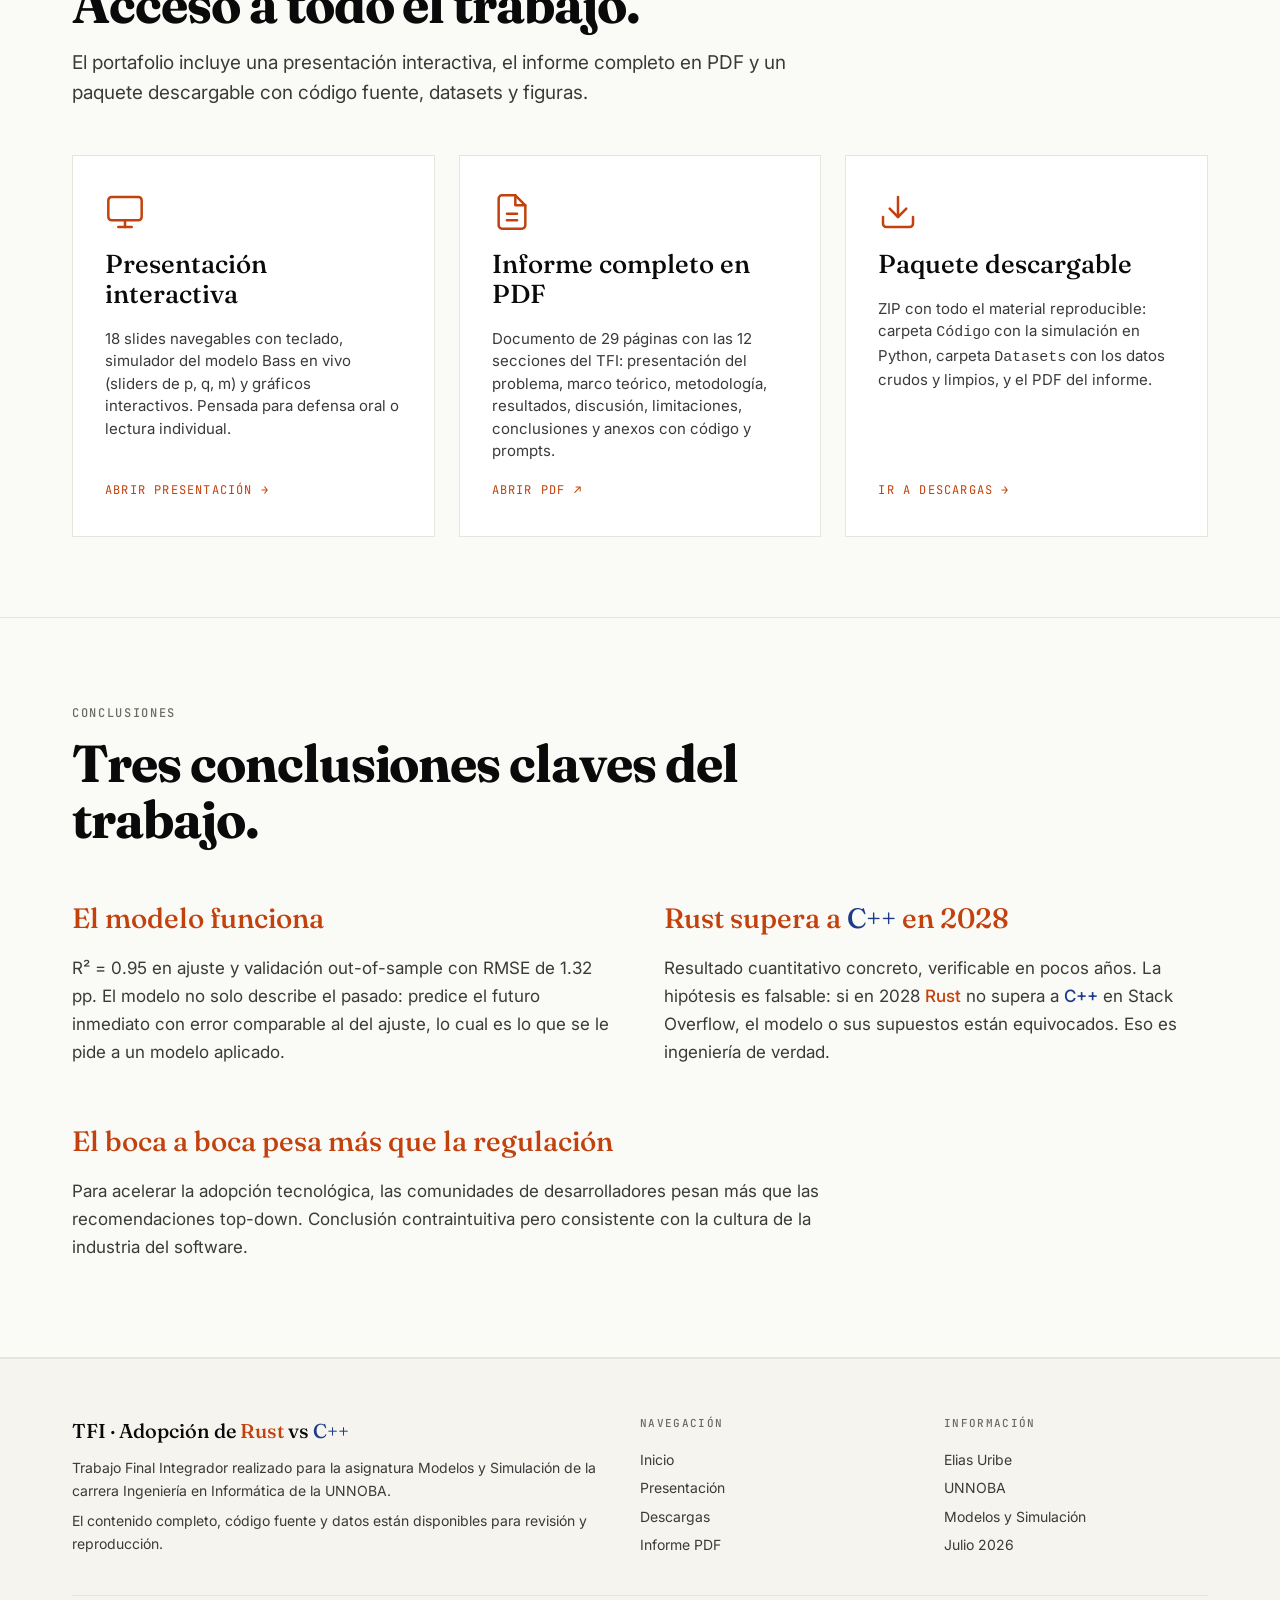
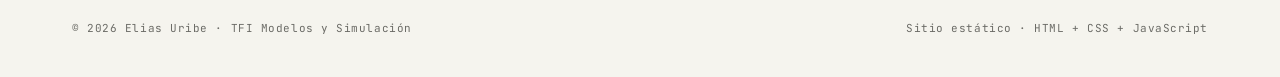
==== commit 3987d33a: "fix: Datelle en los nombres Rust y C++" ====
--- a/index.html
+++ b/index.html
@@ -454,7 +454,7 @@
     <nav class="navbar" aria-label="Navegación principal">
       <div class="nav-inner">
         <a href="index.html" class="nav-brand">
-          TFI <span class="nav-brand-tag">Rust vs C++</span>
+          TFI <span class="nav-brand-tag"><span class="tk-rust">Rust</span> vs <span class="tk-cpp">C++</span></span>
         </a>
         <button
           class="nav-toggle"
@@ -520,11 +520,11 @@
               Modelos y Simulación · 2026 · Portafolio digital
             </div>
             <h1 class="display display-bold">
-              Adopción de Rust como reemplazo de C++ en programación de sistemas
+              Adopción de <span class="tk-rust">Rust</span> como reemplazo de <span class="tk-cpp">C++</span> en programación de sistemas
             </h1>
             <p class="lead">
               Trabajo Final Integrador. Análisis cuantitativo del proceso de
-              migración de C++ a Rust con un modelo de difusión de Bass ajustado
+              migración de <span class="tk-cpp">C++</span> a <span class="tk-rust">Rust</span> con un modelo de difusión de Bass ajustado
               contra datos reales del período 2016–2025.
             </p>
             <div class="hero-cta">
@@ -604,7 +604,7 @@
           </div>
           <div class="metric">
             <div class="metric-value">2028</div>
-            <div class="metric-label">Año previsto del cruce Rust > C++</div>
+            <div class="metric-label">Año previsto del cruce <span class="tk-rust">Rust</span> > <span class="tk-cpp">C++</span></div>
           </div>
           <div class="metric">
             <div class="metric-value">10</div>
@@ -621,14 +621,14 @@
           <span class="eyebrow">Etapa 01 · El fenómeno</span>
           <h2>Dos lenguajes, una transición histórica.</h2>
           <p class="lead">
-            La industria del software vive una migración progresiva de C++ hacia
-            Rust, impulsada por la demanda de seguridad de memoria. El proceso
+            La industria del software vive una migración progresiva de <span class="tk-cpp">C++</span> hacia
+            <span class="tk-rust">Rust</span>, impulsada por la demanda de seguridad de memoria. El proceso
             ya no es teórico: tiene fechas, hitos y datos verificables.
           </p>
         </div>
         <div class="two-col">
           <div class="col">
-            <h4>C++ (1985)</h4>
+            <h4><span class="tk-cpp">C++</span> (1985)</h4>
             <p>
               Estándar de facto en sistemas críticos durante 40 años.
               Performance excepcional y control total de memoria, pero con
@@ -638,10 +638,10 @@
             </p>
           </div>
           <div class="col">
-            <h4>Rust (2015)</h4>
+            <h4><span class="tk-rust">Rust</span> (2015)</h4>
             <p>
               Memoria segura por diseño: el compilador previene los errores
-              comunes de C++ sin perder performance.
+              comunes de <span class="tk-cpp">C++</span> sin perder performance.
               <strong
                 >Adoptado por Linux, Android, Microsoft, Cloudflare y
                 AWS.</strong
@@ -659,7 +659,7 @@
             max-width: 70ch;
           "
         >
-          La pregunta no es <em>si</em> Rust va a reemplazar a C++, sino
+          La pregunta no es <em>si</em> <span class="tk-rust">Rust</span> va a reemplazar a <span class="tk-cpp">C++</span>, sino
           <em>cuándo</em>, <em>qué tan rápido</em> y
           <em>qué condiciones</em> hacen que la transición se acelere. Este
           trabajo aborda esas tres preguntas con un modelo matemático
@@ -767,7 +767,7 @@
             <div class="param-label">Parámetro</div>
             <div class="param-title">Mercado potencial</div>
             <div class="param-desc">
-              Techo asintótico de adopción. No todos los devs van a adoptar Rust
+              Techo asintótico de adopción. No todos los devs van a adoptar <span class="tk-rust">Rust</span>
               aunque el sistema crezca indefinidamente.
             </div>
             <div class="param-value">19.6%</div>
@@ -859,7 +859,7 @@
         <div class="finding-card">
           <div class="finding-pq">p<span class="pq-sign">&lt;</span>q</div>
           <p class="finding-text">
-            Lectura ingenieril: para acelerar la adopción de Rust, invertir en
+            Lectura ingenieril: para acelerar la adopción de <span class="tk-rust">Rust</span>, invertir en
             <strong>comunidades de desarrolladores</strong> y
             <strong>casos de éxito visibles</strong> tiene más impacto que
             campañas regulatorias o anuncios corporativos aislados.
@@ -884,19 +884,19 @@
       <div class="container">
         <div class="section-head">
           <span class="eyebrow">Respuesta a la pregunta de investigación</span>
-          <h2>Rust supera a C++ en 2028.</h2>
+          <h2><span class="tk-rust">Rust</span> supera a <span class="tk-cpp">C++</span> en 2028.</h2>
           <p class="lead">
-            Combinando el modelo Bass para Rust con un decaimiento exponencial
-            ajustado para C++, el cruce donde Rust pasa a tener más usuarios que
-            C++ ocurre a comienzos de 2028 en el escenario base. Una predicción
+            Combinando el modelo Bass para <span class="tk-rust">Rust</span> con un decaimiento exponencial
+            ajustado para <span class="tk-cpp">C++</span>, el cruce donde <span class="tk-rust">Rust</span> pasa a tener más usuarios que
+            <span class="tk-cpp">C++</span> ocurre a comienzos de 2028 en el escenario base. Una predicción
             cuantitativa, falsable y verificable en el corto plazo.
           </p>
         </div>
         <div class="answer-block">
-          <div class="answer-label">Punto de cruce Rust &gt; C++</div>
+          <div class="answer-label">Punto de cruce <span class="tk-rust">Rust</span> &gt; <span class="tk-cpp">C++</span></div>
           <div class="answer-year">2028</div>
           <p class="answer-desc">
-            El año en que, según el modelo ajustado, Rust supera a C++ en
+            El año en que, según el modelo ajustado, <span class="tk-rust">Rust</span> supera a <span class="tk-cpp">C++</span> en
             porcentaje de desarrolladores que lo usan según Stack Overflow
             Survey.
           </p>
@@ -907,7 +907,7 @@
             alt="Las curvas de Rust en ascenso y C++ en declive se cruzan a comienzos de 2028"
           />
           <figcaption class="figure-caption">
-            Figura 4. Proyección de Rust y C++ hasta 2030. La marca verde indica
+            Figura 4. Proyección de <span class="tk-rust">Rust</span> y <span class="tk-cpp">C++</span> hasta 2030. La marca verde indica
             el punto de cruce calculado por el modelo.
           </figcaption>
         </figure>
@@ -1027,10 +1027,10 @@
             </p>
           </div>
           <div class="col">
-            <h4>Rust supera a C++ en 2028</h4>
+            <h4><span class="tk-rust">Rust</span> supera a <span class="tk-cpp">C++</span> en 2028</h4>
             <p>
               Resultado cuantitativo concreto, verificable en pocos años. La
-              hipótesis es falsable: si en 2028 Rust no supera a C++ en Stack
+              hipótesis es falsable: si en 2028 <span class="tk-rust">Rust</span> no supera a <span class="tk-cpp">C++</span> en Stack
               Overflow, el modelo o sus supuestos están equivocados. Eso es
               ingeniería de verdad.
             </p>
@@ -1055,7 +1055,7 @@
       <div class="container">
         <div class="footer-grid">
           <div class="footer-col">
-            <div class="footer-brand">TFI · Adopción de Rust vs C++</div>
+            <div class="footer-brand">TFI · Adopción de <span class="tk-rust">Rust</span> vs <span class="tk-cpp">C++</span></div>
             <p>
               Trabajo Final Integrador realizado para la asignatura Modelos y
               Simulación de la carrera Ingeniería en Informática de la UNNOBA.
--- a/assets/css/shared.css
+++ b/assets/css/shared.css
@@ -72,6 +72,9 @@
   color: var(--ink-3);
   display: inline-block;
 }
+
+.tk-rust { color: var(--rust); font-weight: 500; }
+.tk-cpp  { color: var(--navy); font-weight: 500; }
 
 a { color: var(--rust); text-decoration: none; transition: color .15s ease; }
 a:hover { color: var(--rust-deep); text-decoration: underline; }
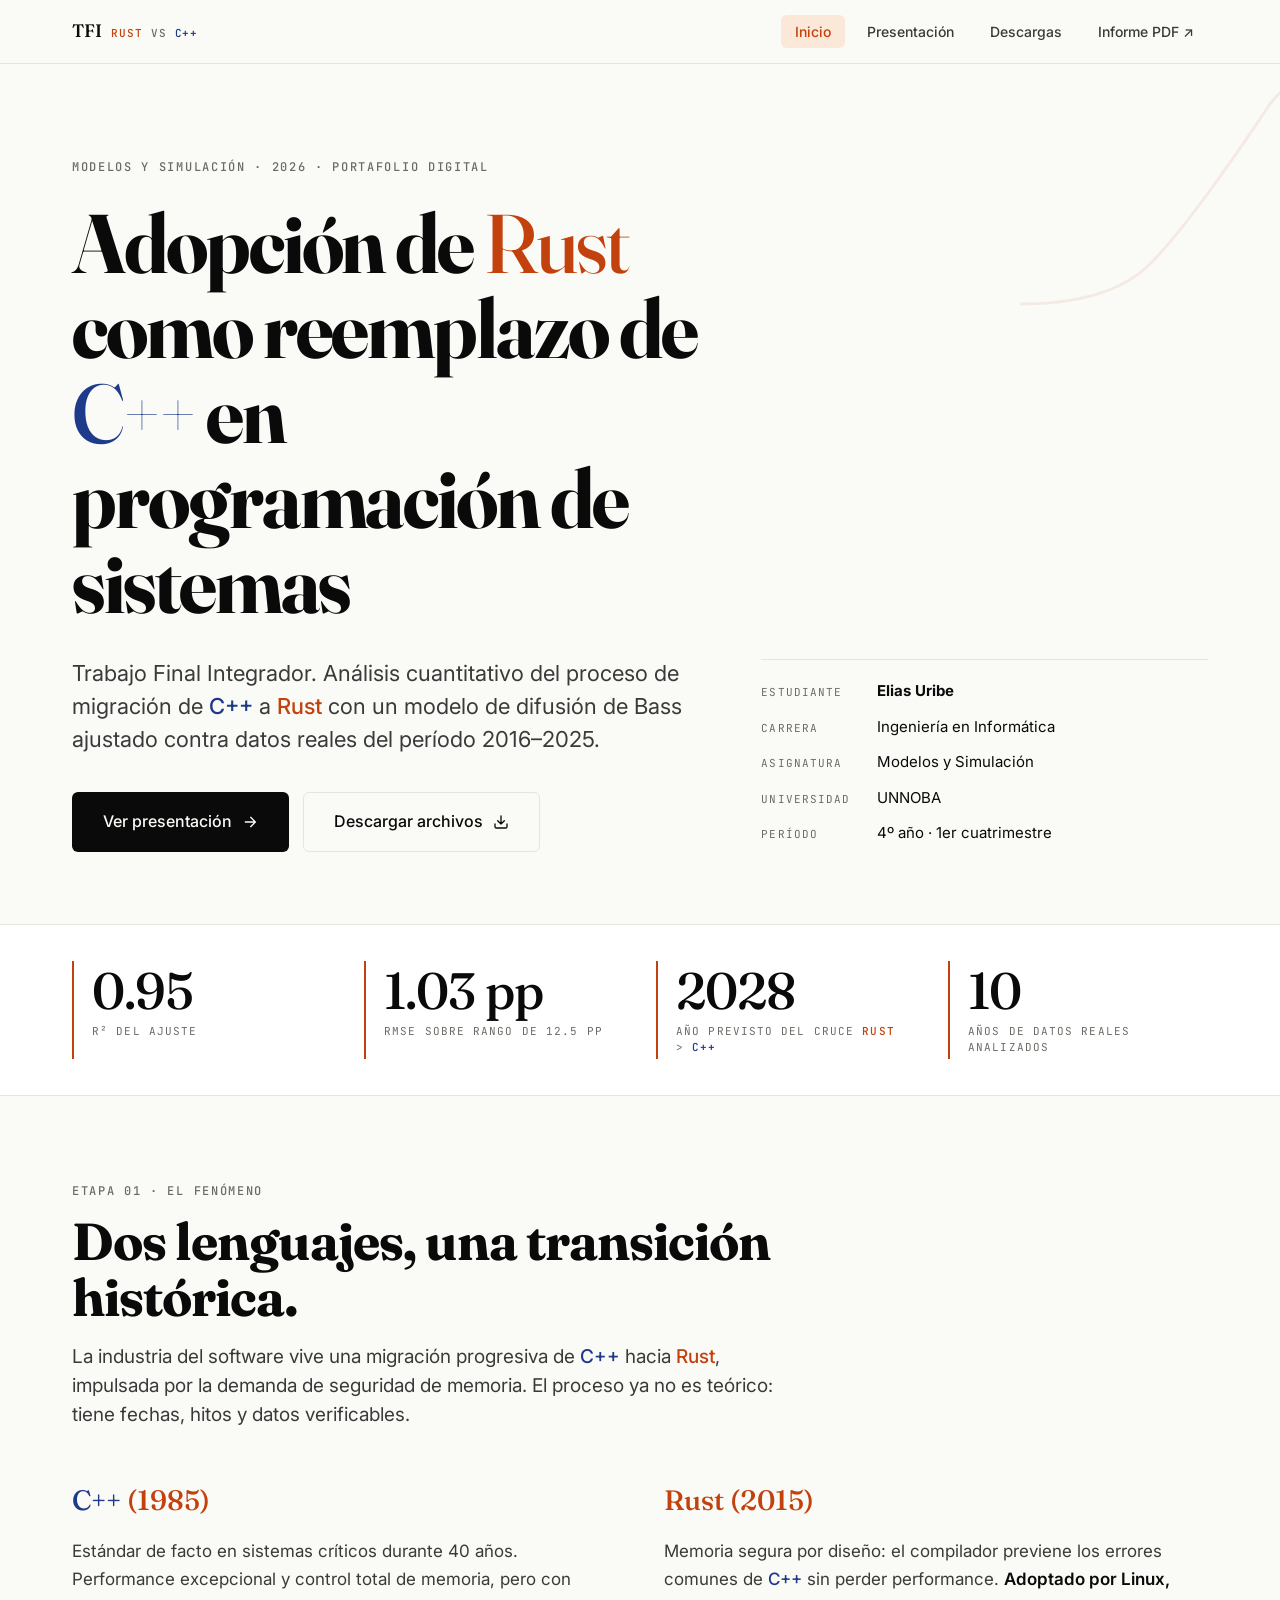
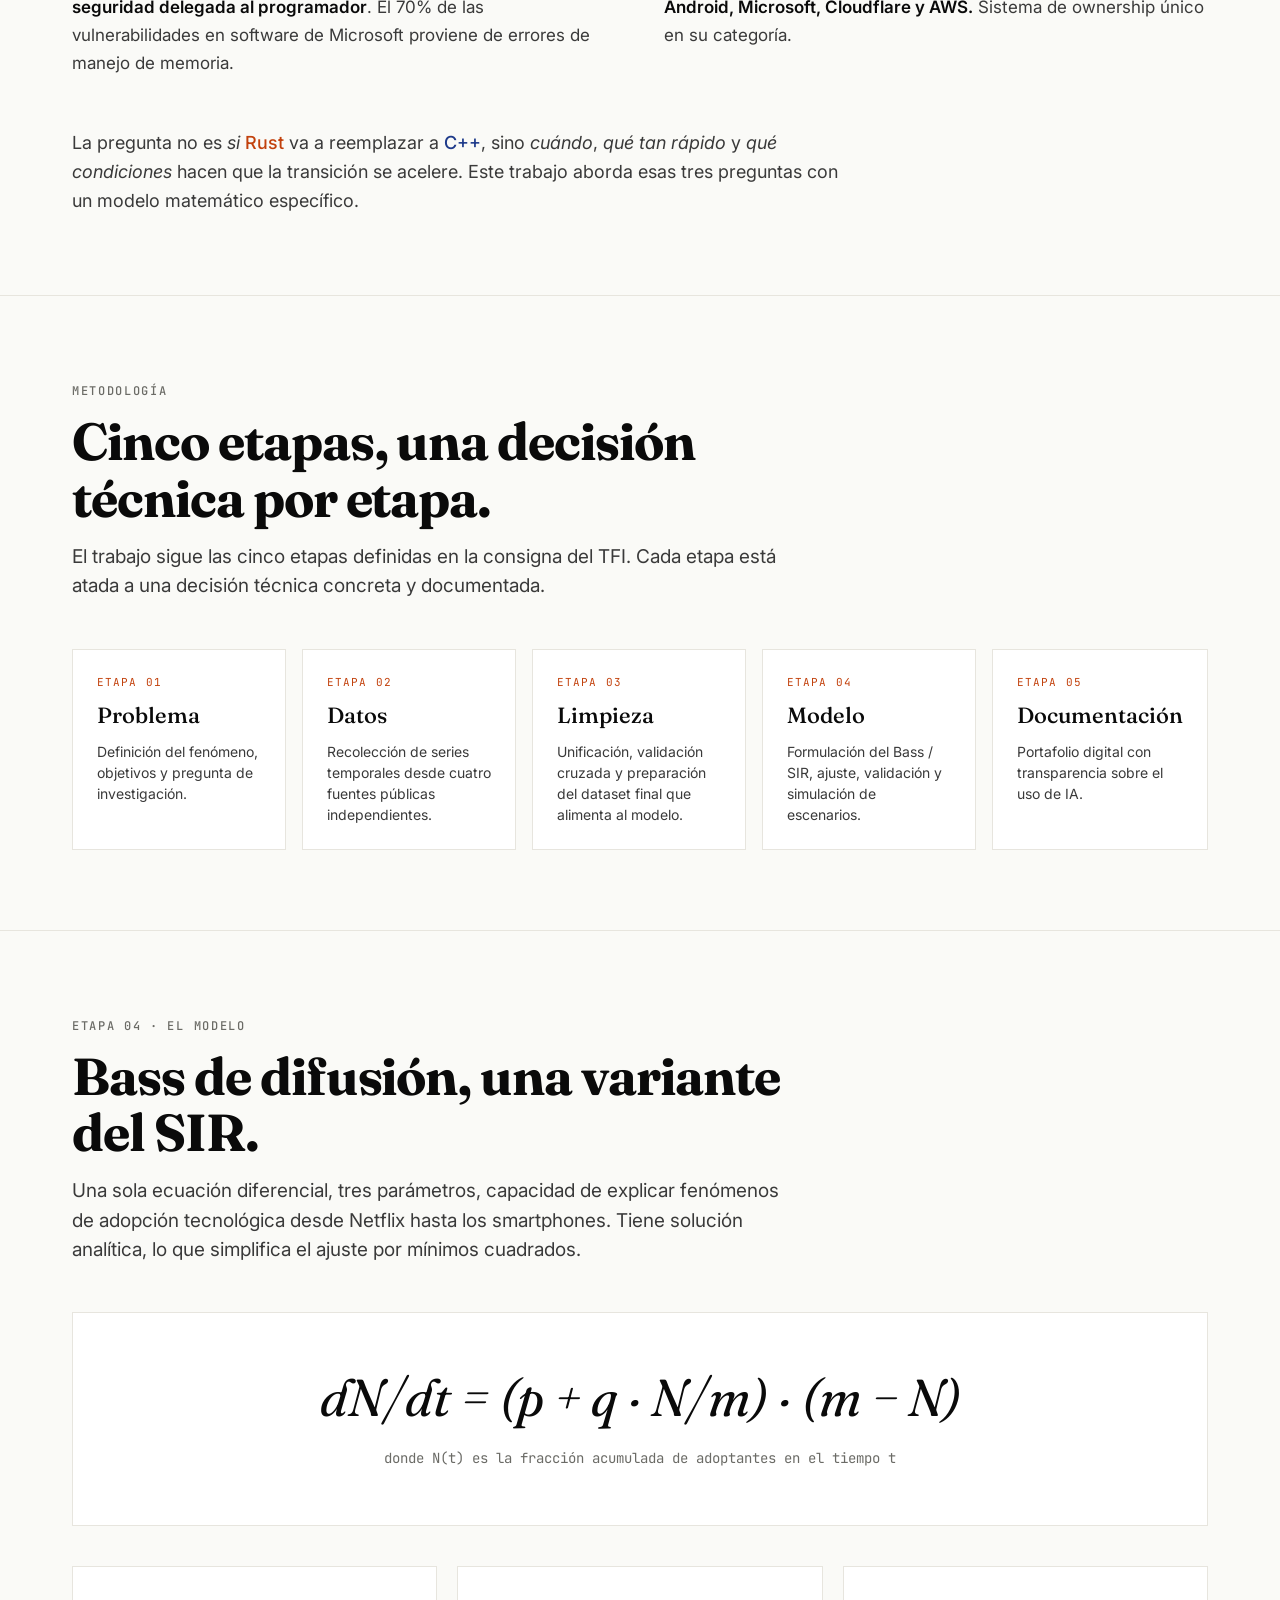
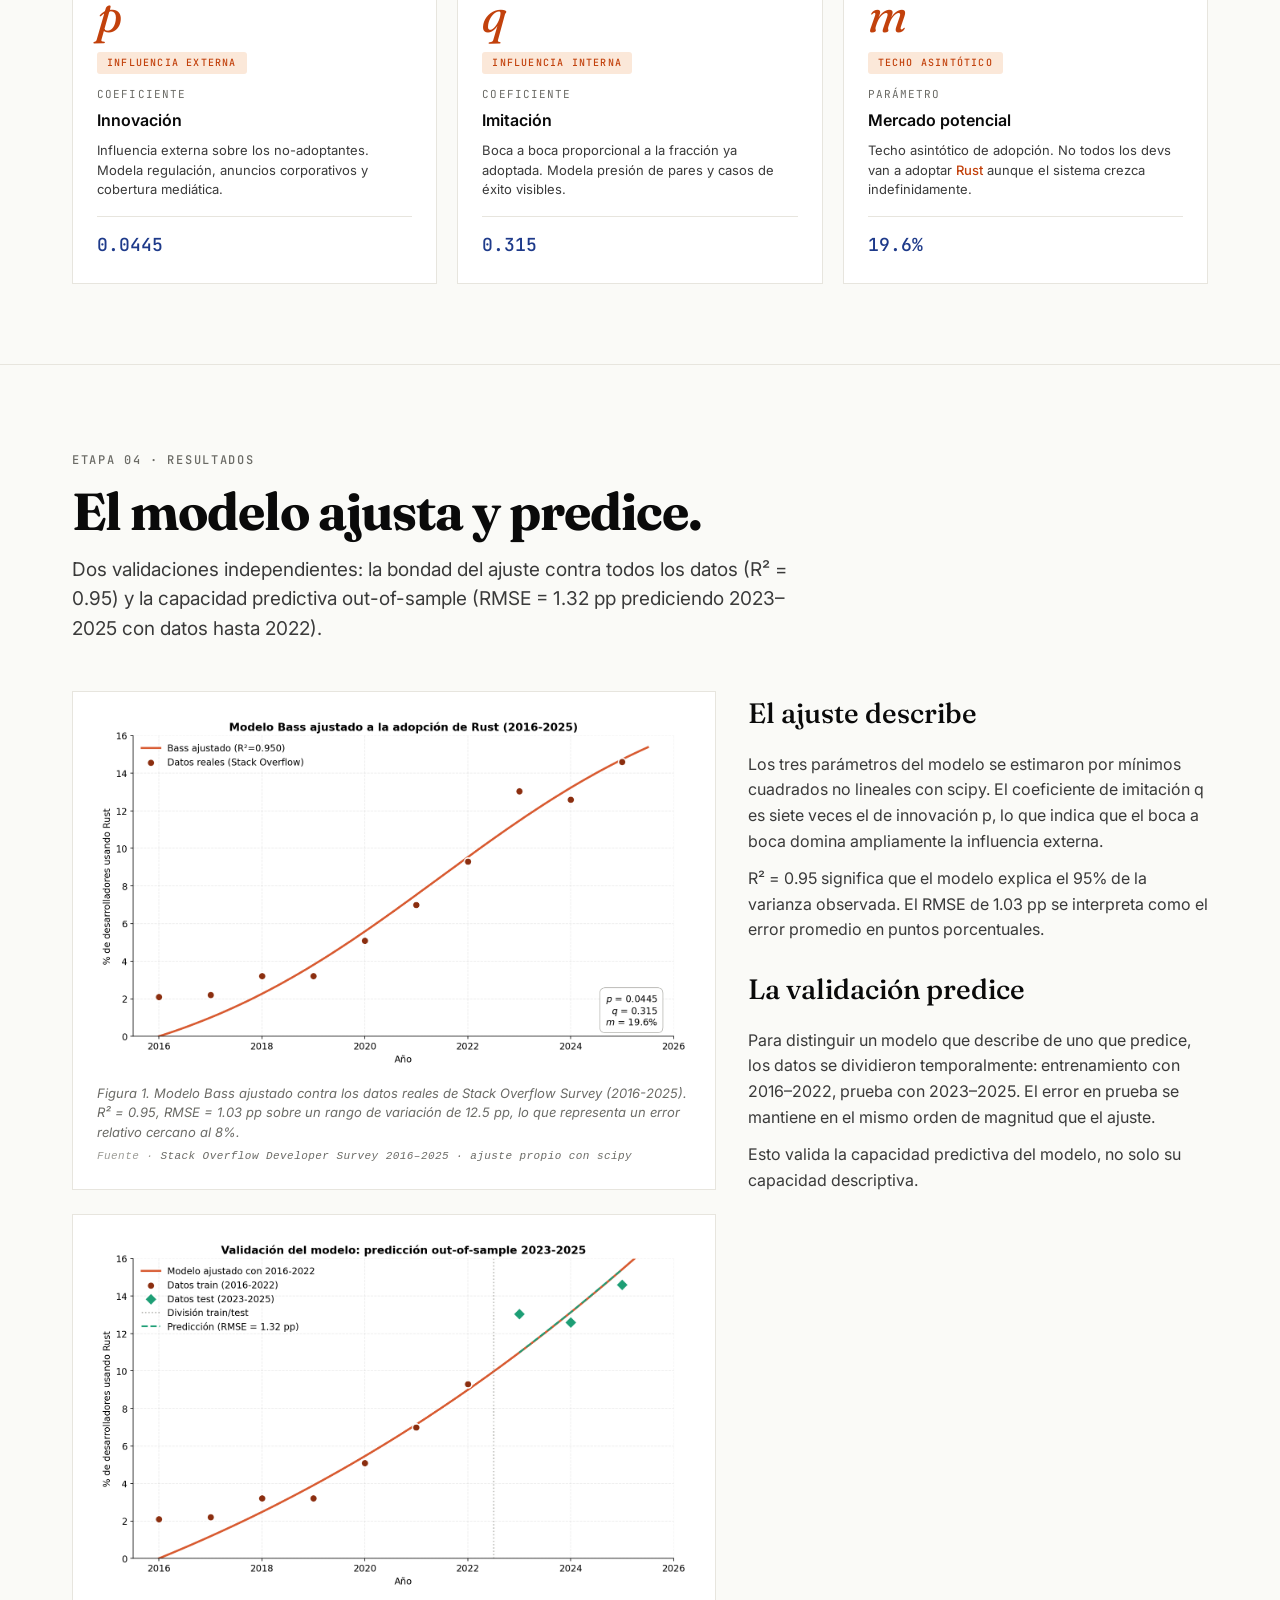
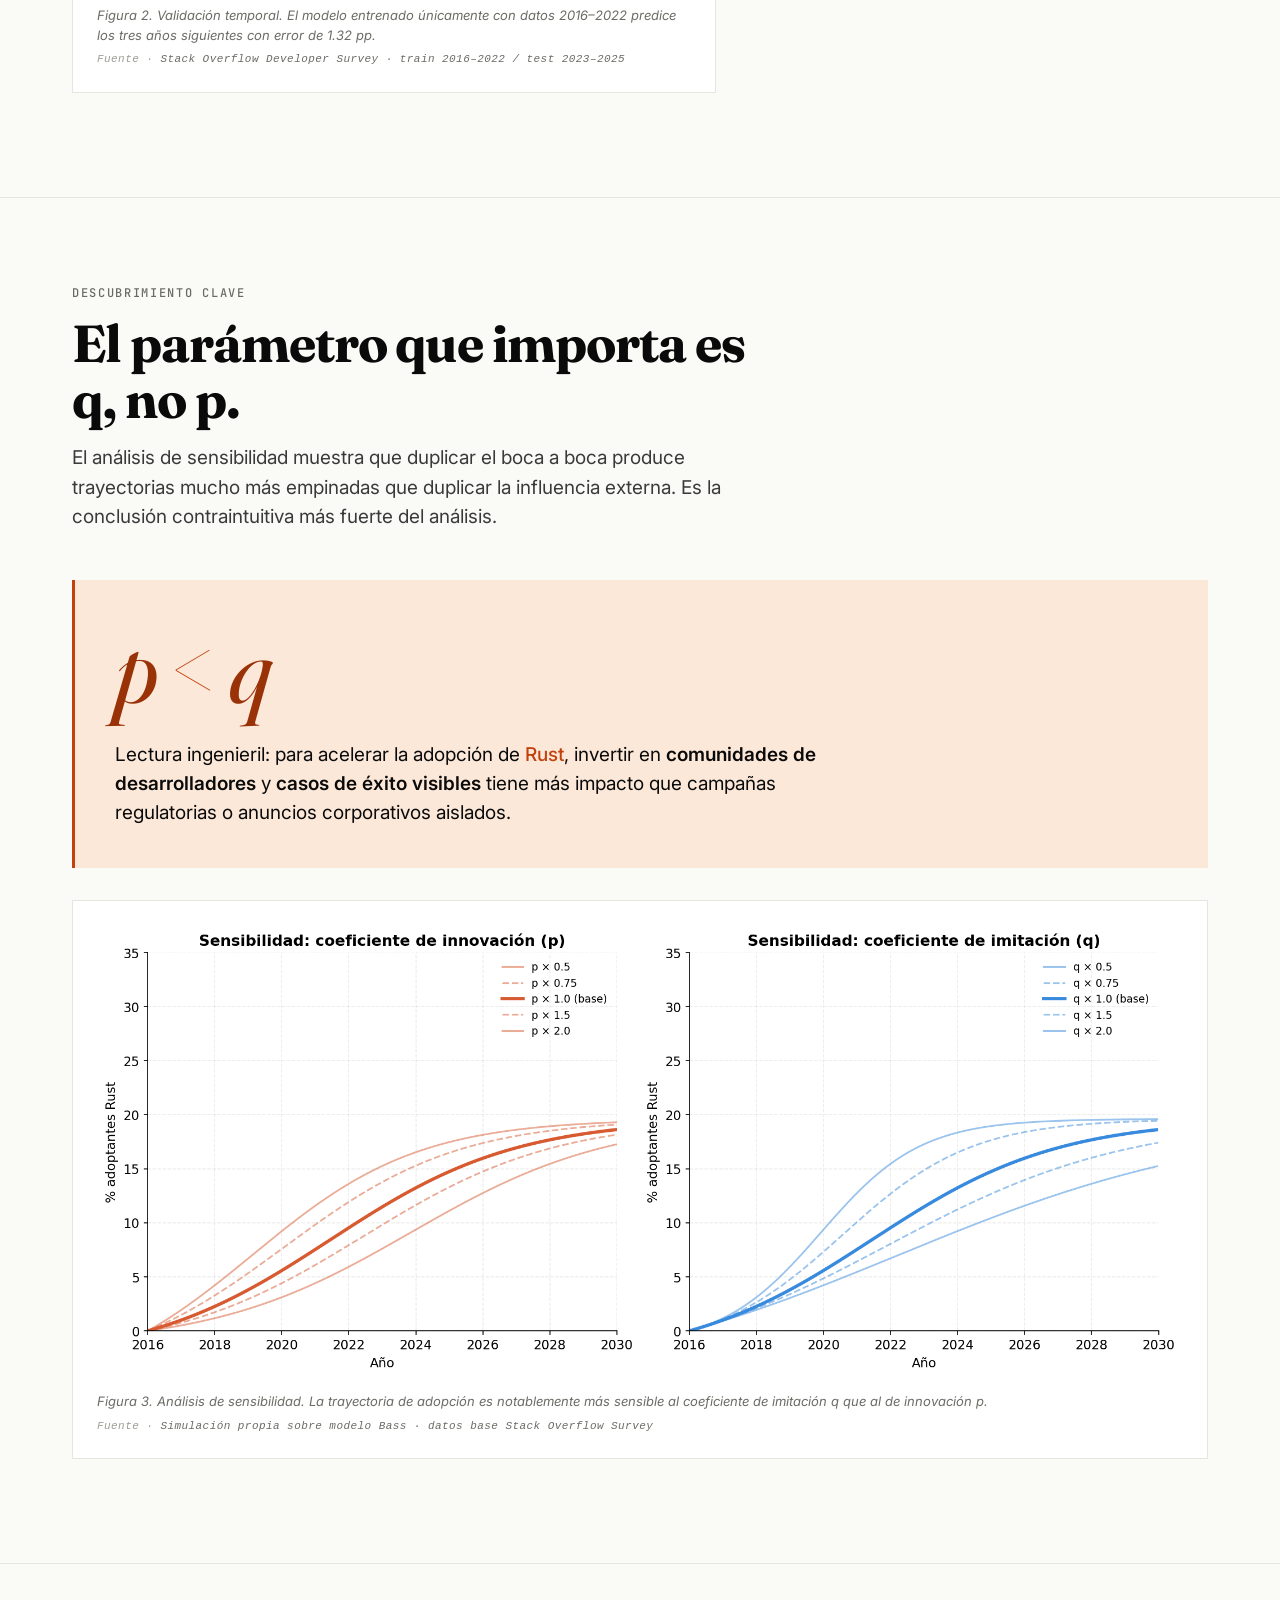
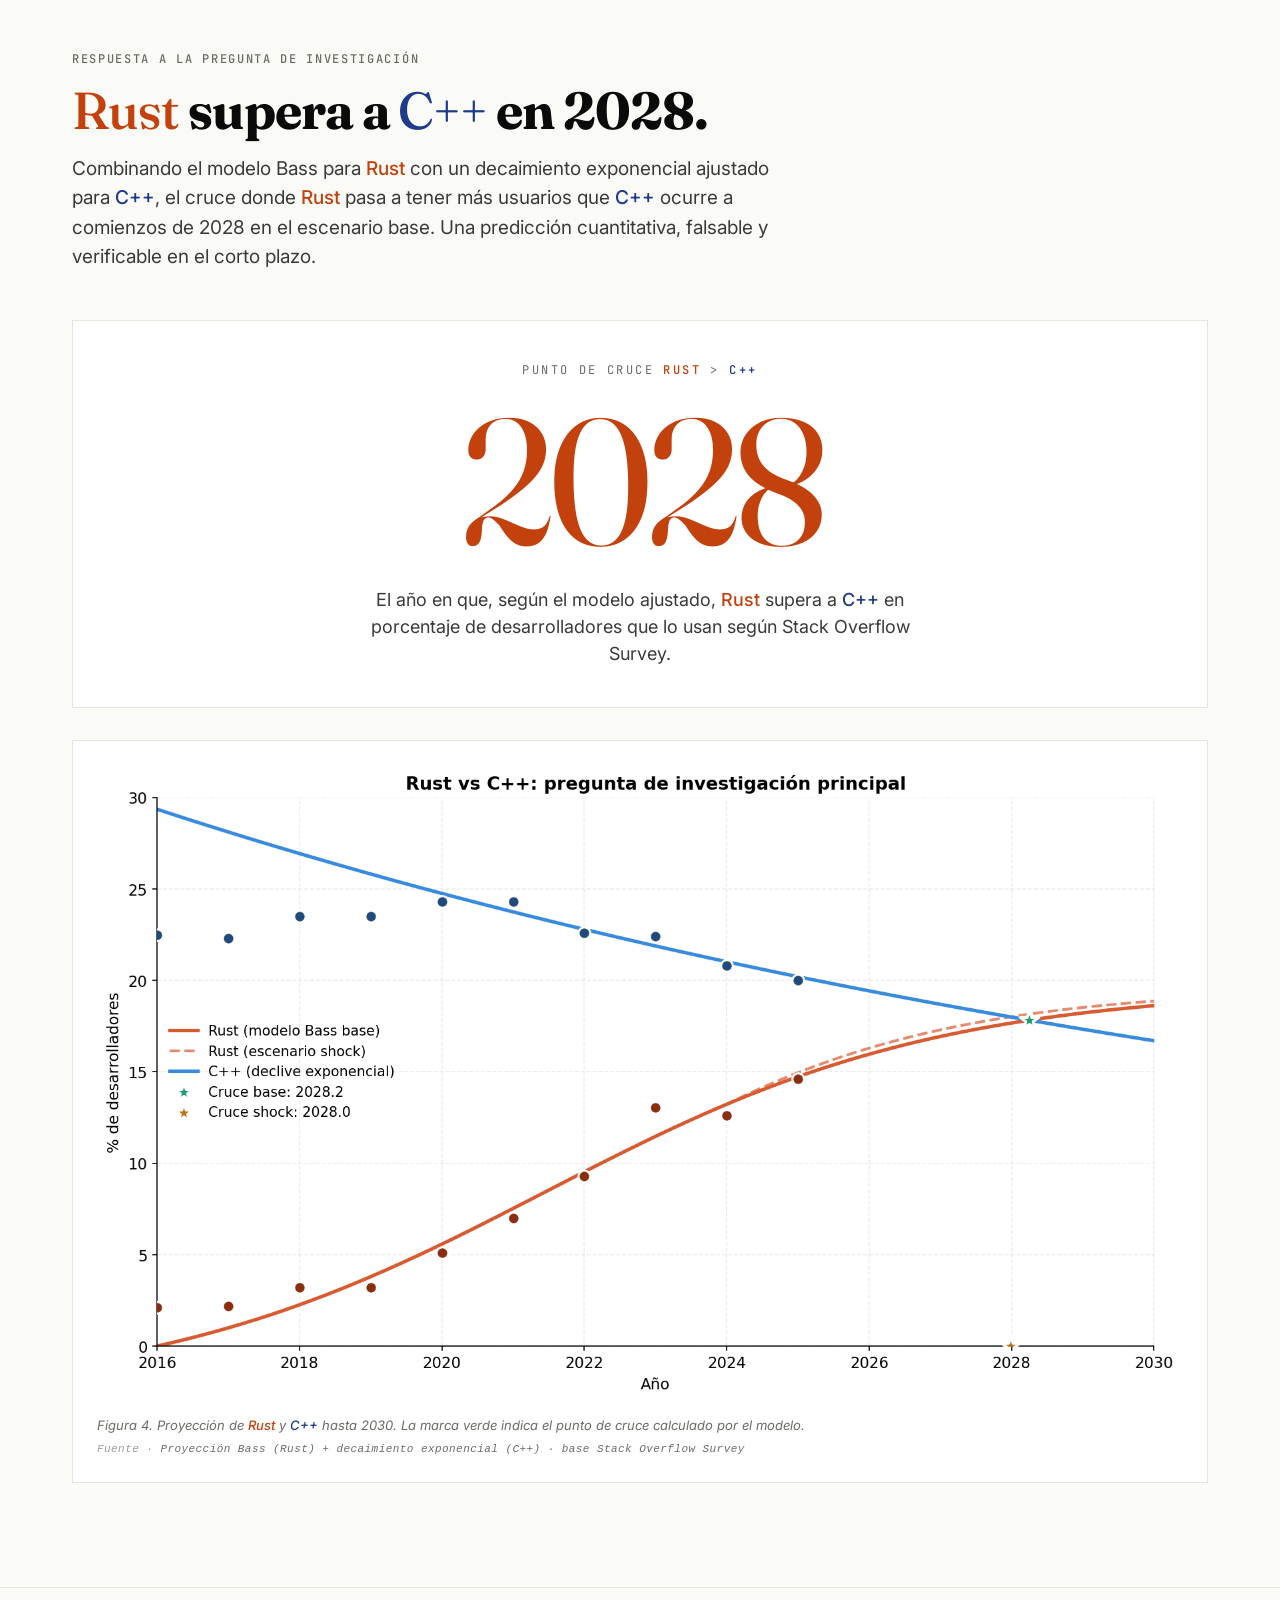
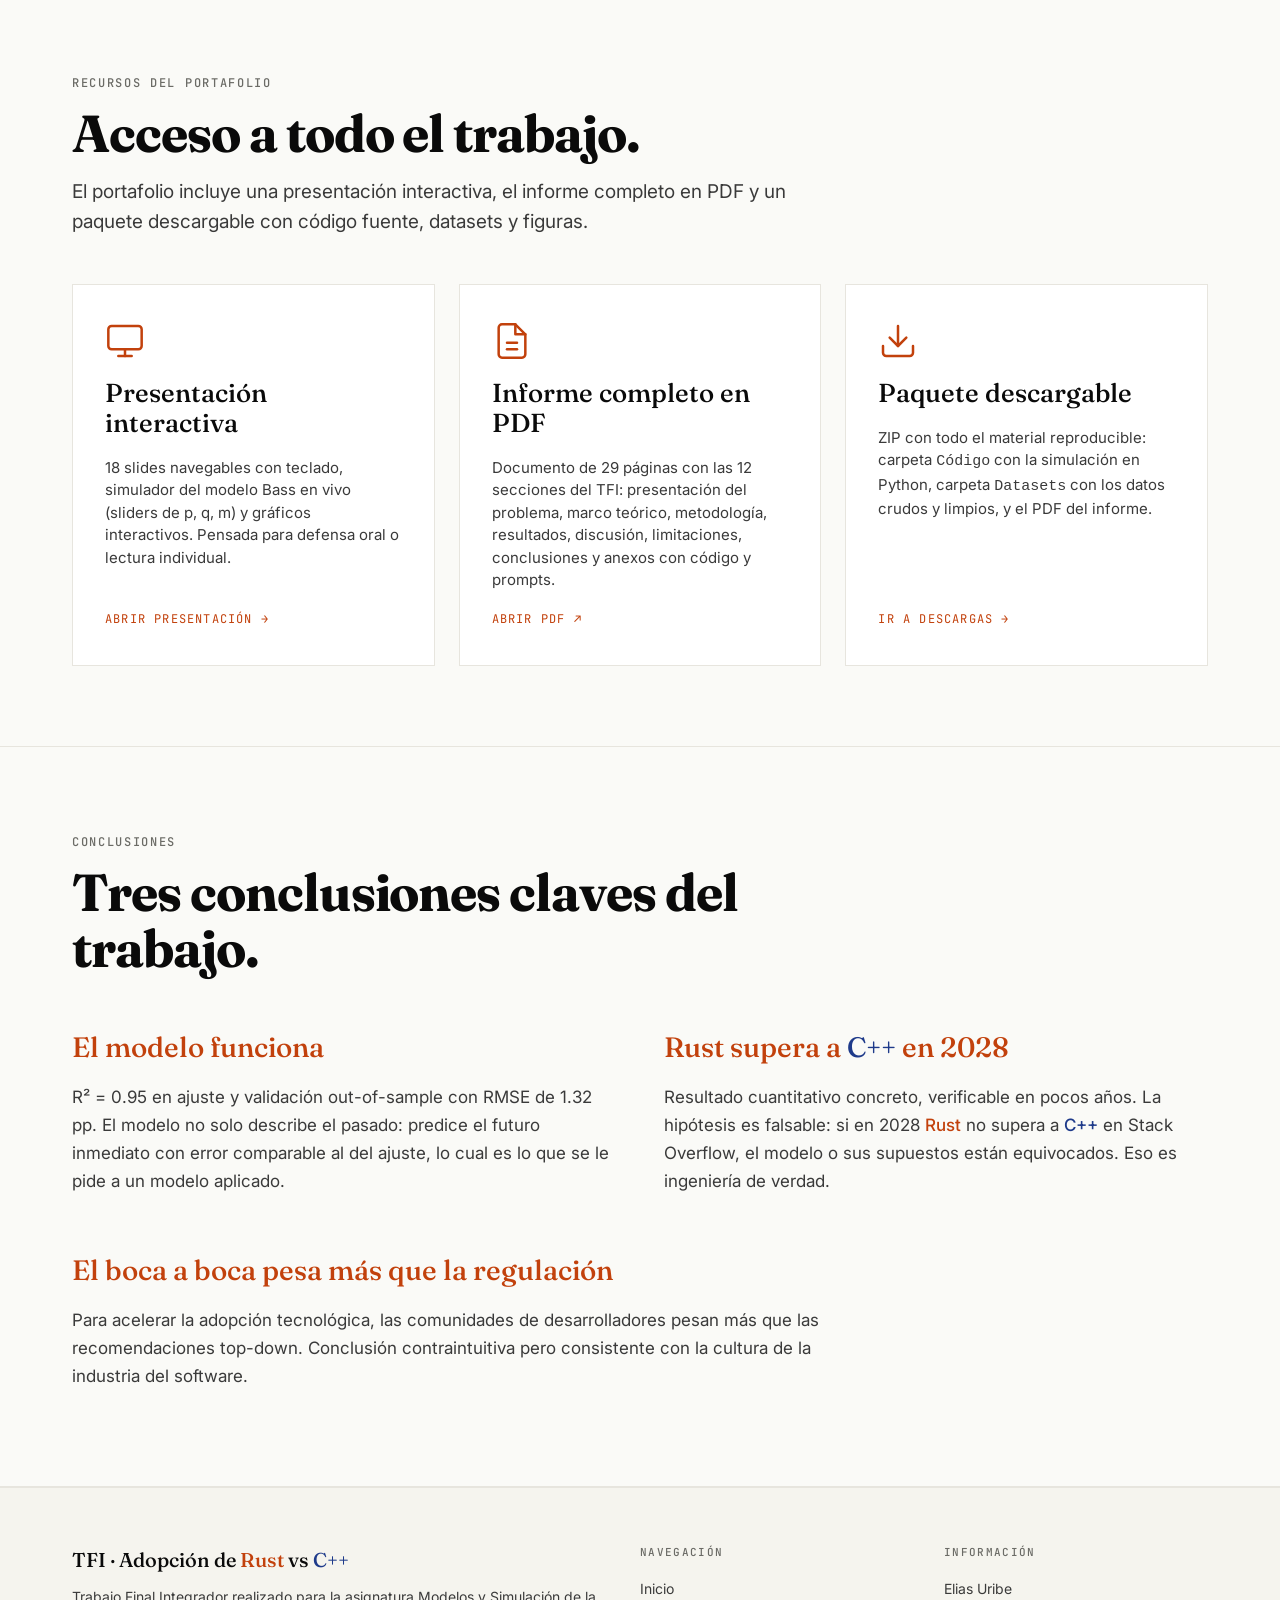
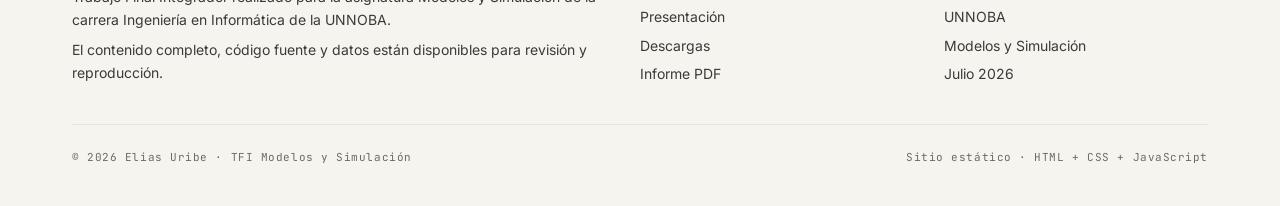
==== commit 294d43ef: "feat: Mejoras varias" ====
--- a/index.html
+++ b/index.html
@@ -744,6 +744,7 @@
         <div class="params-grid">
           <div class="param">
             <div class="param-name">p</div>
+            <div class="param-role">Influencia externa</div>
             <div class="param-label">Coeficiente</div>
             <div class="param-title">Innovación</div>
             <div class="param-desc">
@@ -754,6 +755,7 @@
           </div>
           <div class="param">
             <div class="param-name">q</div>
+            <div class="param-role">Influencia interna</div>
             <div class="param-label">Coeficiente</div>
             <div class="param-title">Imitación</div>
             <div class="param-desc">
@@ -764,6 +766,7 @@
           </div>
           <div class="param">
             <div class="param-name">m</div>
+            <div class="param-role">Techo asintótico</div>
             <div class="param-label">Parámetro</div>
             <div class="param-title">Mercado potencial</div>
             <div class="param-desc">
@@ -800,6 +803,7 @@
                 Overflow Survey (2016-2025). R² = 0.95, RMSE = 1.03 pp sobre un
                 rango de variación de 12.5 pp, lo que representa un error
                 relativo cercano al 8%.
+                <span class="figure-source">Stack Overflow Developer Survey 2016–2025 · ajuste propio con scipy</span>
               </figcaption>
             </figure>
             <figure class="figure-block">
@@ -811,6 +815,7 @@
                 Figura 2. Validación temporal. El modelo entrenado únicamente
                 con datos 2016–2022 predice los tres años siguientes con error
                 de 1.32 pp.
+                <span class="figure-source">Stack Overflow Developer Survey · train 2016–2022 / test 2023–2025</span>
               </figcaption>
             </figure>
           </div>
@@ -874,6 +879,7 @@
             Figura 3. Análisis de sensibilidad. La trayectoria de adopción es
             notablemente más sensible al coeficiente de imitación q que al de
             innovación p.
+            <span class="figure-source">Simulación propia sobre modelo Bass · datos base Stack Overflow Survey</span>
           </figcaption>
         </figure>
       </div>
@@ -909,6 +915,7 @@
           <figcaption class="figure-caption">
             Figura 4. Proyección de <span class="tk-rust">Rust</span> y <span class="tk-cpp">C++</span> hasta 2030. La marca verde indica
             el punto de cruce calculado por el modelo.
+            <span class="figure-source">Proyección Bass (Rust) + decaimiento exponencial (C++) · base Stack Overflow Survey</span>
           </figcaption>
         </figure>
       </div>
--- a/assets/css/shared.css
+++ b/assets/css/shared.css
@@ -75,6 +75,64 @@
 
 .tk-rust { color: var(--rust); font-weight: 500; }
 .tk-cpp  { color: var(--navy); font-weight: 500; }
+
+/* Tabular numbers: keep digits from shifting width between slides/values */
+.mono,
+.metric-value,
+.param-value,
+.answer-year,
+.finding-pq,
+.tabnum {
+  font-feature-settings: "tnum" 1, "lnum" 1;
+  font-variant-numeric: tabular-nums lining-nums;
+}
+
+/* Universal focus ring — critical for keyboard navigation during a live defense */
+:focus-visible {
+  outline: 2px solid var(--rust);
+  outline-offset: 3px;
+  border-radius: 2px;
+}
+
+/* Kbd chips */
+kbd {
+  font-family: 'JetBrains Mono', 'Consolas', monospace;
+  font-size: 0.85em;
+  background: var(--cream);
+  color: var(--ink-2);
+  border: 1px solid var(--rule);
+  border-bottom-width: 2px;
+  border-radius: 4px;
+  padding: 1px 6px;
+  line-height: 1;
+  white-space: nowrap;
+}
+
+/* Parameter role chip (innovador/imitador/potencial) */
+.param-role {
+  display: inline-block;
+  padding: 3px 10px;
+  background: var(--rust-soft);
+  color: var(--rust);
+  font-family: 'JetBrains Mono', monospace;
+  font-size: 10px;
+  font-weight: 500;
+  text-transform: uppercase;
+  letter-spacing: 0.12em;
+  border-radius: 3px;
+  margin-bottom: 12px;
+}
+
+/* Figure source line — academic rigor */
+.figure-source {
+  display: block;
+  font-family: 'JetBrains Mono', monospace;
+  font-size: 11px;
+  color: var(--ink-3);
+  letter-spacing: 0.04em;
+  margin-top: 6px;
+}
+.figure-source::before { content: "Fuente · "; color: var(--ink-4); }
 
 a { color: var(--rust); text-decoration: none; transition: color .15s ease; }
 a:hover { color: var(--rust-deep); text-decoration: underline; }
@@ -431,6 +489,20 @@
 /* ============= PRINT ============= */
 @media print {
   .navbar, .site-footer, .nav-toggle { display: none; }
-  .section { padding: 20px 0; }
-  body { background: white; }
-}
+  .section {
+    padding: 20px 0;
+    page-break-inside: avoid;
+    border-bottom: 1px solid var(--rule);
+  }
+  body {
+    background: white;
+    color: black;
+    font-size: 11pt;
+  }
+  a { color: black; text-decoration: underline; }
+  .tk-rust { color: black; font-weight: 600; }
+  .tk-cpp  { color: black; font-weight: 600; font-style: italic; }
+  h1, h2, h3, h4 { page-break-after: avoid; }
+  figure, .card { page-break-inside: avoid; }
+  img { max-width: 100% !important; }
+}
